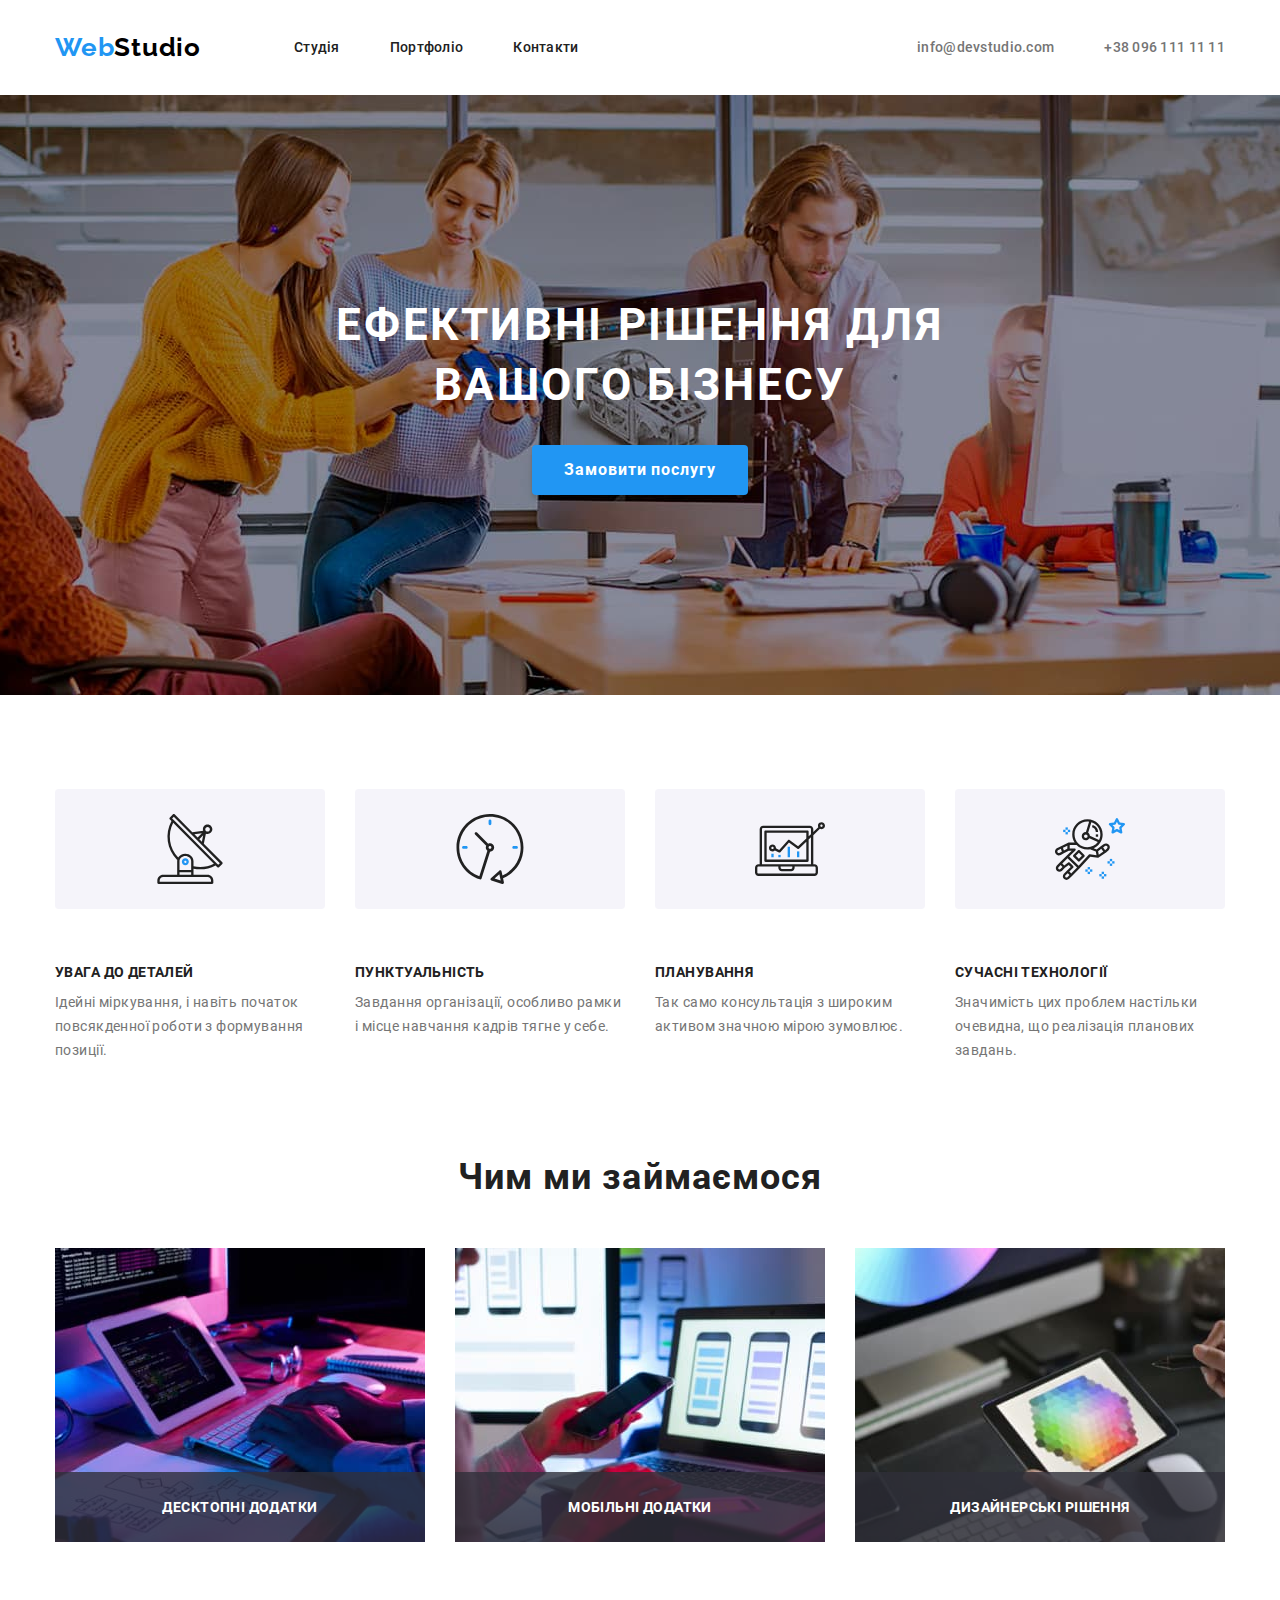
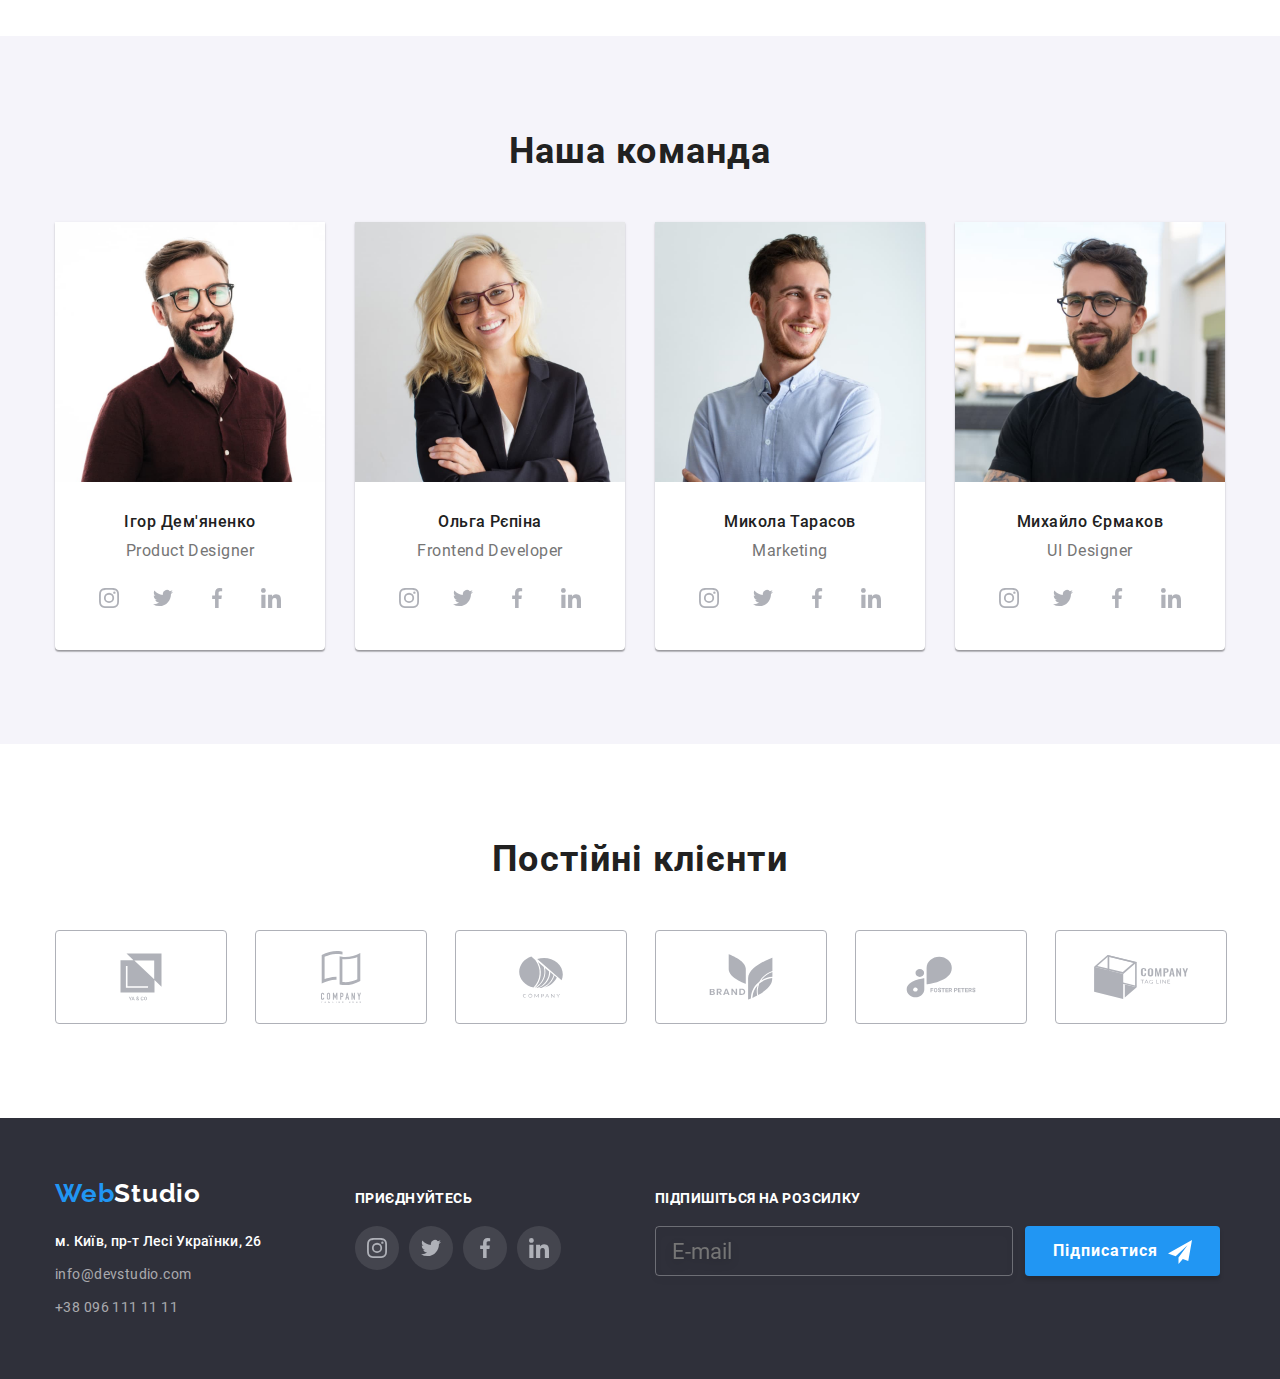
==== index.html @ b7373b16 "Додав hidden заголовок у адресний розділ футера" ====
<!DOCTYPE html>
<html lang="uk">

<head>
  <meta charset="UTF-8" />
  <meta http-equiv="X-UA-Compatible" content="IE=edge" />
  <meta name="viewport" content="width=device-width, initial-scale=1.0" />
  <title>Інтернет-агенція &laquo;WebStudio&raquo;</title>
  <link rel="icon" href="favicon.ico" />
  <link rel="stylesheet" href="styles/normalize.css" />
  <!-- <link rel="stylesheet" href="styles/some-markup.css"> -->
  <link rel="stylesheet" href="styles/style.css" />
  <link rel="stylesheet" href="styles/svg.css" />
</head>

<body>
  <!-- ЗАГОЛОВОК -->
  <header class="container header">
    <a class="logotype"><span class="highlight-logo">Web</span>Studio</a>

    <nav class="page-navigation">
      <ul class="navigation-list header-list">
        <li class="navigation-item">
          <a class="navigation-link" href="#">Студія</a>
        </li>
        <li class="navigation-item">
          <a class="navigation-link" href="portfolio.html">Портфоліо</a>
        </li>
        <li class="navigation-item">
          <a class="navigation-link" href="#">Контакти</a>
        </li>
      </ul>
    </nav>

    <ul class="navigation-list header-list">
      <li class="navigation-item">
        <a class="navigation-link navigation-contacts" href="mailto:info@devstudio.com">info@devstudio.com</a>
      </li>
      <li class="navigation-item">
        <a class="navigation-link navigation-contacts" href="tel:+380961111111">+38 096 111 11 11</a>
      </li>
    </ul>
  </header>

  <!-- ОСНОВНА ЧАСТИНА -->
  <main>
    <!-- Банер для замовлення послуги -->
    <div class="dark-wrapper promo-image">
      <section class="container order">
        <h1 class="main-title">
          Ефективні рішення для <br />
          вашого бізнесу
        </h1>
        <button class="button" type="button">Замовити послугу</button>
      </section>
    </div>

    <!-- Переваги -->
    <div class="light-wrapper">
      <section class="container">
        <h2 class="visually-hidden">Наші переваги</h2>
        <ul class="navigation-list advantages-list">
          <li class="navigation-item">
            <span class="advantages-icon"></span>
            <h3 class="section-sub-title">Увага до деталей</h3>
            <p class="advantages-text">
              Ідейні міркування, і навіть початок повсякденної роботи з
              формування позиції.
            </p>
          </li>
          <li class="navigation-item">
            <span class="advantages-icon"></span>
            <h3 class="section-sub-title">Пунктуальність</h3>
            <p class="advantages-text">
              Завдання організації, особливо рамки і місце навчання кадрів
              тягне у себе.
            </p>
          </li>
          <li class="navigation-item">
            <span class="advantages-icon"></span>
            <h3 class="section-sub-title">Планування</h3>
            <p class="advantages-text">
              Так само консультація з широким активом значною мірою зумовлює.
            </p>
          </li>
          <li class="navigation-item">
            <span class="advantages-icon"></span>
            <h3 class="section-sub-title">Сучасні технології</h3>
            <p class="advantages-text">
              Значимість цих проблем настільки очевидна, що реалізація
              планових завдань.
            </p>
          </li>
        </ul>
      </section>
    </div>

    <!-- Чим ми займаємося -->
    <div class="light-wrapper">
      <section class="container">
        <h2 class="section-title">Чим ми займаємося</h2>
        <ul class="navigation-list occupation-list">
          <li class="navigation-item">
            <div class="occupation-inner-box">
              <h3 class="section-sub-title occupation-sub-title">Десктопні додатки</h3>
              <img class="occupation-image" src="images/occupation-01.jpg" width="370" height="294" alt="Програміст за алгоритмом, щось там кодить." />
            </div>
          </li>
          <li class="navigation-item">
            <div class="occupation-inner-box">
              <h3 class="section-sub-title occupation-sub-title">Мобільні додатки</h3>
              <img class="occupation-image" src="images/occupation-02.jpg" width="370" height="294" alt="Дизайнер створює адаптивну сторінку для смартфона." />
            </div>
          </li>
          <li class="navigation-item">
            <div class="occupation-inner-box">
              <h3 class="section-sub-title occupation-sub-title">Дизайнерські рішення</h3>
              <img class="occupation-image" src="images/occupation-03.jpg" width="370" height="294" alt="Дизайнер на планшеті підбирає кольори." />
            </div>
          </li>
        </ul>
      </section>
    </div>

    <!-- Наша команда -->
    <div class="grey-wrapper">
      <section class="container">
        <h2 class="section-title">Наша команда</h2>
        <ul class="navigation-list team-list">
          <li class="navigation-item">
            <img class="team-image" src="images/team-demjanenko.jpg" width="270" height="260" alt="Бородатий хлоп." />
            <!-- В разметку добавил DIV который вместе со всем дочерним контентом центрируется вертикально если в соседних карточках идет переполнение информации -->
            <div class="team-inner-box">
              <h3 class="team-sub-title">Ігор Дем'яненко</h3>
              <p class="team-text" lang="en">Product Designer</p>
              <!-- Посилання на соцмережі робітника -->
              <ul class="navigation-list social-list">
                <li class="navigation-item">
                  <a class="navigation-link instagram-ico" href="#"><span class="visually-hidden">Інстаграм</span></a>
                </li>
                <li class="navigation-item">
                  <a class="navigation-link twitter-ico" href="#"><span class="visually-hidden">Твіттер</span></a>
                </li>
                <li class="navigation-item">
                  <a class="navigation-link facebook-ico" href="#"><span class="visually-hidden">Фейсбук</span></a>
                </li>
                <li class="navigation-item">
                  <a class="navigation-link linkedin-ico" href="#"><span class="visually-hidden" lang="en">Linkedin</span></a>
                </li>
              </ul>
            </div>
          </li>

          <li class="navigation-item">
            <img class="team-image" src="images/team-repina.jpg" width="270" height="260" alt="Файна білявка." />
            <div class="team-inner-box">
              <h3 class="team-sub-title">Ольга Рєпіна</h3>
              <p class="team-text" lang="en">Frontend Developer</p>
              <!-- Посилання на соцмережі робітника -->
              <ul class="navigation-list social-list">
                <li class="navigation-item">
                  <a class="navigation-link instagram-ico" href="#"><span class="visually-hidden">Інстаграм</span></a>
                </li>
                <li class="navigation-item">
                  <a class="navigation-link twitter-ico" href="#"><span class="visually-hidden">Твіттер</span></a>
                </li>
                <li class="navigation-item">
                  <a class="navigation-link facebook-ico" href="#"><span class="visually-hidden">Фейсбук</span></a>
                </li>
                <li class="navigation-item">
                  <a class="navigation-link linkedin-ico" href="#"><span class="visually-hidden" lang="en">Linkedin</span></a>
                </li>
              </ul>
            </div>
          </li>
          <li class="navigation-item">
            <img class="team-image" src="images/team-tarasov.jpg" width="270" height="260" alt="Веселий маркетолог." />
            <div class="team-inner-box">
              <h3 class="team-sub-title">Микола Тарасов</h3>
              <p class="team-text" lang="en">Marketing</p>
              <!-- Посилання на соцмережі робітника -->
              <ul class="navigation-list social-list">
                <li class="navigation-item">
                  <a class="navigation-link instagram-ico" href="#"><span class="visually-hidden">Інстаграм</span></a>
                </li>
                <li class="navigation-item">
                  <a class="navigation-link twitter-ico" href="#"><span class="visually-hidden">Твіттер</span></a>
                </li>
                <li class="navigation-item">
                  <a class="navigation-link facebook-ico" href="#"><span class="visually-hidden">Фейсбук</span></a>
                </li>
                <li class="navigation-item">
                  <a class="navigation-link linkedin-ico" href="#"><span class="visually-hidden" lang="en">Linkedin</span></a>
                </li>
              </ul>
            </div>
          </li>
          <li class="navigation-item">
            <img class="team-image" src="images/team-ermakov.jpg" width="270" height="260" alt="Дизайнер на вулиці." />
            <div class="team-inner-box">
              <h3 class="team-sub-title">Михайло Єрмаков</h3>
              <p class="team-text" lang="en">UI Designer</p>
              <!-- Посилання на соцмережі робітника -->
              <ul class="navigation-list social-list">
                <li class="navigation-item">
                  <a class="navigation-link instagram-ico" href="#"><span class="visually-hidden">Інстаграм</span></a>
                </li>
                <li class="navigation-item">
                  <a class="navigation-link twitter-ico" href="#"><span class="visually-hidden">Твіттер</span></a>
                </li>
                <li class="navigation-item">
                  <a class="navigation-link facebook-ico" href="#"><span class="visually-hidden">Фейсбук</span></a>
                </li>
                <li class="navigation-item">
                  <a class="navigation-link linkedin-ico" href="#"><span class="visually-hidden" lang="en">Linkedin</span></a>
                </li>
              </ul>
            </div>
          </li>
        </ul>
      </section>
    </div>

    <!-- Постійні клієнти -->
    <div class="light-wrapper">
      <section class="container">
        <h2 class="section-title">Постійні клієнти</h2>

        <!-- * Якщо додавати SVG як файл у тезі <object data="*.svg"> то не буде працювати властивість fill: при hover-стані на батьківському елементі <a>. Тобто, щоб спрацювало fill треба звертатися суто до класу svg-елемента .svg-link {fill: red}, а звернення накшалт a:hover .svg-link {fill: red} не працює. А вданному випадку каскадна стилізація працює! -->

        <ul class="navigation-list clients-list">
          <li class="navigation-item">
            <a class="navigation-link clients-link" href="#">
              <svg width="106" height="60" class="svg-link" xmlns="http://www.w3.org/2000/svg" viewBox="0 0 106 60" xml:space="preserve">
                <path d="m38.5 6.6 7 6.6h-13v32.2h34V33.1l7 6.6V6.6h-35zm27.7 25.7L46.3 13.5h19.9v18.8zM60 40.7H37.9V19.1h1.6v20.2h20.6l-.1 1.4zm-16.9 9-.8 1.7-.8-1.7h-.7l1.2 2.2v1.3h.6v-1.3l1.2-2.2h-.7zm1 3.6.3-.8h1.4l.3.8h.6l-1.3-3.6h-.6l-1.3 3.6h.6zm1-2.8.5 1.5h-1l.5-1.5zm3.3 1.3c-.1.1-.1.3-.1.5 0 .3.1.5.3.7.2.2.5.3.8.3.3 0 .7-.1.9-.3l.2.2h.7l-.5-.6c.2-.3.3-.6.3-1.1h-.5c0 .2 0 .5-.1.7l-.7-.8.2-.2c.2-.1.3-.2.4-.4.1-.1.1-.3.1-.4 0-.2-.1-.4-.2-.6-.2-.2-.4-.2-.6-.2-.3 0-.5.1-.7.2-.3.3-.4.5-.4.8 0 .1 0 .2.1.4.1.1.2.3.3.4-.3.1-.4.3-.5.4zm1.6.8c-.2.1-.4.2-.6.2-.2 0-.3-.1-.4-.2s-.2-.2-.2-.4.1-.4.3-.5l.1-.1.8 1zm-.7-1.5c-.2-.2-.3-.4-.3-.5s0-.2.1-.3c.1-.1.2-.1.3-.1s.2 0 .3.1c.1.1.1.1.1.2s-.1.3-.2.3l-.1.1-.2.2zm5.8 1.9c.2-.2.4-.5.4-.9h-.6c0 .3-.1.4-.2.5s-.3.2-.5.2c-.3 0-.5-.1-.6-.3-.1-.2-.2-.5-.2-.9v-.3c0-.4.1-.7.2-.9.1-.2.4-.3.6-.3s.4.1.5.2c.1.1.2.3.2.6h.6c0-.4-.2-.7-.4-.9-.2-.2-.6-.3-.9-.3-.3 0-.5.1-.8.2-.2.1-.4.3-.5.6-.1.3-.2.6-.2.9v.3c0 .3.1.6.2.9.1.2.3.4.5.6.2.1.5.2.7.2.5-.1.8-.2 1-.4zm3.7-.5c.1-.3.2-.6.2-.9v-.2c0-.3-.1-.7-.2-.9-.1-.3-.3-.5-.5-.6s-.5-.2-.8-.2-.5.1-.8.2c-.2.1-.4.3-.5.6s-.2.6-.2.9v.2c0 .3.1.6.2.9.1.3.3.5.5.6s.5.2.8.2.5-.1.8-.2c.2-.1.3-.4.5-.6zm-.7-2c.1.2.2.5.2.9v.2c0 .4-.1.7-.2.9s-.4.3-.6.3c-.3 0-.5-.1-.6-.3-.2-.2-.2-.5-.2-.9v-.2c0-.4.1-.7.2-.9.2-.2.4-.3.6-.3.2 0 .4.1.6.3z" />
              </svg>
            </a>
          </li>

          <li class="navigation-item">
            <a class="navigation-link clients-link" href="#">
              <svg width="106" height="60" class="svg-link" xmlns="http://www.w3.org/2000/svg" viewBox="0 0 106 60" xml:space="preserve">
                <path d="M50.1 6.9h-2.4c-3.7.2-7.3 1.2-10.6 2.7l-.5.2V32l1-.3c.9-.3 1.8-.6 2.8-.8 2.6-.7 5.4-1 8.1-1.1v2.9h-1.2c-2.1.1-4.2.4-6.2 1-2.6.6-5.1 1.6-7.4 2.9V8.1c2.4-1.4 5.1-2.5 7.8-3.2 2.5-.6 4.9-.9 7.4-.9h.4c.5 0 1 0 1.5.1 1.2.1 2.5.3 3.7.6v2.9c-1.2-.3-2.3-.4-3.5-.5h-.1c-.3-.1-.6-.2-.8-.2zm5.1 3c.6 0 1.3.1 2 .1 2.6 0 5.2-.3 7.7-1 2.6-.6 5.1-1.6 7.4-2.9V34c-2.4 1.4-5.1 2.5-7.8 3.2-2.4.6-4.9.9-7.3.9-1.9 0-3.7-.2-5.6-.7V9.3c.4.1.9.2 1.3.3.7.1 1.5.2 2.3.3zm14.1.2-1 .3c-.9.3-1.9.6-2.8.8-2.7.8-5.5 1.1-8.4 1.1-.7 0-1.3 0-1.9-.1l-.8-.1V35l.7.1c.6.1 1.3.1 2 .1 2.2 0 4.5-.3 6.6-.9 1.8-.4 3.5-1.1 5.2-1.9l.4-.2V10.1zM35.7 46.2c-.1-.2-.3-.3-.5-.3-.2-.1-.4-.1-.6-.1-.2 0-.4 0-.7.1-.2.1-.4.2-.5.3-.1.1-.3.3-.3.5-.1.2-.1.4-.1.6v3.8c0 .3 0 .5.1.8.1.2.2.4.4.5s.3.2.5.3.4.1.6.1c.2 0 .4 0 .6-.1s.4-.2.5-.4c.2-.2.3-.3.4-.5.1-.2.1-.4.1-.6v-.4h-1v.3c0 .1 0 .2-.1.3 0 .1-.1.2-.1.2-.1 0-.1.1-.2.1h-.5c-.1 0-.2-.1-.2-.2-.1-.1-.1-.2-.1-.4v-3.5c0-.2 0-.4.1-.6l.2-.2c.1 0 .2-.1.3 0 .1 0 .2 0 .2.1s.2 0 .2.1c.1.1.2.3.2.5v.3h1v-.4c0-.2 0-.5-.1-.7-.1-.2-.2-.3-.4-.5zm5.9 0c-.3-.3-.7-.4-1.1-.4-.2 0-.4 0-.6.1-.2.1-.4.2-.5.3-.2.1-.3.3-.4.5s-.1.5-.1.7V51c0 .3 0 .5.1.7s.2.4.4.5c.2.1.3.2.5.3.2.1.4.1.6.1s.4 0 .6-.1c.2-.1.4-.2.5-.3.2 0 .3-.2.4-.4s.2-.5.1-.7v-3.6c0-.3 0-.5-.1-.7-.1-.3-.2-.5-.4-.6zm-.4 4.9v.3c0 .1-.1.2-.2.2-.1.1-.3.2-.5.2s-.3-.1-.5-.2l-.2-.2v-4.2c.1-.1.2-.2.2-.3.1-.1.3-.2.5-.2s.3.1.5.2c0 .1.1.2.1.2l.1 4zm8.2 1.6v-6.9h-1l-1.3 3.6-1.3-3.6h-.9v6.9h1v-4.2l1 3h.5l1-3v4.2h1zm5.6-6.4c-.2-.2-.3-.3-.6-.4-.2-.1-.5-.1-.7-.1h-1.5v6.9h1V50h.5c.3 0 .6-.1.9-.2.2-.1.4-.3.5-.5.1-.2.2-.4.2-.6 0-.3.1-.5.1-.8s0-.7-.1-1c0-.2-.2-.4-.3-.6zm-.5 2.1c0 .1 0 .2-.1.4-.1.1-.1.2-.3.2-.1.1-.3.1-.5.1h-.4v-2.3h.5c.2 0 .3 0 .4.1s.2.1.2.3c.1.1.1.3.1.4v.5c.1 0 .1.1.1.3zm5.1-2.6h-.8l-1.5 6.9h1l.3-1.5h1.3l.3 1.5h1l-1.6-6.9zm-.9 4.5.5-2.5.5 2.5h-1zm7.2-.3-1.5-4.2h-.9v6.9h1v-4.1l1.5 4.1h.9v-6.9h-1V50zm6-4.2-.8 2.7-.8-2.7h-1l1.3 4v2.9h1v-2.9l1.3-4h-1zM33 54.6h.5V56h.3v-1.3h.5v-.3H33v.2zm4-.2-.6 1.6h.3l.1-.4h.6l.2.4h.4l-.6-1.6H37zm-.1.9.2-.6.2.6h-.4zm4 .1h.4v.2c-.1.1-.2.1-.4.1h-.2c-.1 0-.1-.1-.2-.1-.1-.1-.1-.3-.1-.4 0-.4.2-.5.5-.5.1 0 .2 0 .2.1.1 0 .1.1.1.2l.3-.1c-.1-.3-.3-.5-.7-.5-.2 0-.4.1-.6.2-.1.1-.1.2-.2.3 0 .1-.1.2 0 .3 0 .2.1.4.2.6.1.1.2.1.3.2h.4c.3 0 .5-.1.7-.3v-.6h-.7v.3zm4-1h-.3V56h1.1v-.3h-.8v-1.3zm3.4 0H48V56h.3v-1.6zm3.3 1-.6-1h-.3V56h.3v-1l.6 1h.3v-1.6h-.3v1zm3-.1h.8V55h-.8v-.4h.9v-.3h-1.2V56h1.2v-.3h-.9v-.4zm7.3-.3h-.6v-.6H61V56h.3v-.7h.6v.7h.3v-1.6h-.3v.6zm3 .3h.8V55h-.8v-.4h.9v-.3h-1.2V56h1.2v-.3h-.9v-.4zm4.1 0c.3 0 .4-.2.4-.4v-.2c0-.1-.1-.1-.1-.2-.1-.1-.3-.1-.5-.1h-.7V56h.3v-.7h.3l.1.1.3.5h.4l-.2-.3c0-.1-.1-.2-.3-.3zm-.3-.3h-.2v-.4h.6l.1.1c.1.1 0 .1 0 .1v.1s0 .1-.1.1c-.2 0-.3.1-.4 0zm3.4.3h.8V55h-.8v-.4h.9v-.3h-1.2V56H73v-.3h-.9v-.4z" />
              </svg>
            </a>
          </li>

          <li class="navigation-item">
            <a class="navigation-link clients-link" href="#">
              <svg width="106" height="60" class="svg-link" xmlns="http://www.w3.org/2000/svg" viewBox="0 0 106 60" xml:space="preserve">
                <path d="m38 49.8.3.2c-.2.2-.4.3-.6.4-.3.1-.6.1-.9.1s-.6 0-.8-.1-.4-.2-.6-.4c-.2-.2-.3-.4-.4-.6-.1-.2-.1-.5-.1-.7 0-.3 0-.5.1-.7.1-.2.3-.4.4-.6.2-.2.4-.3.7-.4.3-.1.6-.1.8-.1.3 0 .5 0 .8.1.2.1.4.2.6.4l-.3.2h-.2l-.1-.1-.1-.1c-.1 0-.1-.1-.2-.1-.1.1-.2.1-.2.1H37c-.2 0-.4 0-.6.1-.2.1-.3.2-.5.3-.1.1-.2.3-.3.4-.1.2-.1.4-.1.6 0 .2 0 .4.1.6.1.2.2.3.3.4.1.1.3.2.5.3.2.1.4.1.6.1h.3c.2 0 .4-.1.5-.2 0 0 0-.1.2-.2 0 .1 0 0 0 0zm6.3-1c0 .3 0 .5-.1.7-.1.2-.2.4-.4.6-.2.2-.4.3-.6.4-.5.2-1.1.2-1.7 0-.2-.1-.5-.2-.6-.4-.2-.2-.3-.4-.4-.6-.2-.5-.2-1 0-1.5.1-.2.2-.4.4-.6.2-.2.4-.3.6-.4.5-.2 1.1-.2 1.7 0 .2.1.5.2.6.4.2.2.3.4.4.6.1.2.1.5.1.8zm-.5 0c0-.2 0-.4-.1-.6-.1-.2-.2-.3-.3-.4-.1-.1-.3-.2-.5-.3-.4-.1-.8-.1-1.2 0-.2.1-.3.2-.5.3-.1.1-.2.3-.3.4-.1.4-.1.8 0 1.2.1.2.2.3.3.4.1.1.3.2.5.3.4.1.8.1 1.2 0 .2-.1.3-.2.5-.3.1-.1.2-.3.3-.4 0-.2.1-.4.1-.6zm4.7.6.1.1s0-.1.1-.1c0 0 0-.1.1-.1l1.4-2.2.1-.1h.5v3.6h-.6v-2.8L48.8 50s0 .1-.1.1h-.3s-.1 0-.1-.1L47 47.8v2.8h-.5V47h.5s.1 0 .1.1l1.4 2.3c.1-.1.1-.1 0 0zm5.3-.2v1.3h-.6v-3.6h1.2c.2 0 .5 0 .7.1.2 0 .3.1.5.2.1.1.2.2.3.4.1.1.1.3.1.5s0 .3-.1.5c-.1.1-.2.3-.3.4s-.3.2-.5.2c-.2.1-.4.1-.7.1.1 0-.6-.1-.6-.1zm0-.4h.7c.1 0 .3 0 .4-.1.1 0 .2-.1.3-.2l.2-.2c0-.1.1-.2.1-.3s0-.2-.1-.3c0-.1-.1-.2-.2-.2-.2-.1-.5-.2-.7-.2h-.7v1.5zm7.3 1.7h-.5l-.1-.1-.4-.9h-1.9l-.2.9s0 .1-.1.1h-.6l1.6-3.6h.6s1.7 3.6 1.6 3.6zm-2.7-1.3h1.5l-.6-1.5c0-.1-.1-.2-.1-.3l-.1.2c0 .1 0 .1-.1.2l-.6 1.4zm5-2.2c.1 0 .1 0 0 0l2.5 2.8v-2.7h.5v3.6H66s-.1 0-.1-.1l-2.4-2.7v2.8H63v-3.6l.4-.1zm7 2.1v1.4h-.5v-1.4l-1.5-2.2h.6l.1.1.9 1.4c0 .1.1.1.1.2s0 .1.1.2l.1-.2c0-.1.1-.1.1-.2l.9-1.4s0-.1.1-.1h.6l-1.6 2.2zM48.3 41c.2 0 .5 0 .7.1 3.7-1.4 6.8-3.8 8.9-6.7 2.2-3 3.3-6.4 3.2-9.9L57 21c.8 3.7.4 7.6-1.1 11.1-1.5 3.4-4.2 6.5-7.6 8.9z" />
                <path d="M46.8 40.8h.2c3.7-2.3 6.5-5.5 8.1-9.2 1.6-3.7 1.8-7.7.7-11.6L50 15c2.3 4.1 3.3 8.7 2.7 13.3s-2.5 8.9-5.9 12.5zm19.6-12.3c-1 3.8-3.4 7.3-6.8 9.9-1 .8-2.1 1.4-3.2 2 2.8-.7 5.4-2 7.5-3.7s3.8-3.8 4.9-6.2l-2.4-2z" />
                <path d="m65.6 28-3.3-2.9c-.1 3.3-1.1 6.5-3.1 9.3-2 2.8-4.8 5.1-8.2 6.7.7 0 1.5 0 2.2-.1 3.1-1.1 5.9-2.9 8.1-5.2 2.1-2.3 3.6-5 4.3-7.8zM47.3 12.9l-4-3.5c-3.5 1.2-6.6 3.3-8.8 6-2.1 2.8-3.3 6-3.3 9.3 0 3.7 1.4 7.2 4 10.1 2.6 2.9 6.2 4.9 10.3 5.8 3.6-3.9 5.8-8.6 6.1-13.6.4-5-1.2-10-4.3-14.1zm27.5 14.5c0-4.3-2-8.5-5.5-11.6S61 11 56 11c-2.3 0-4.6.4-6.8 1.1l24.4 21.2c.7-1.9 1.2-3.9 1.2-5.9z" />
              </svg>
            </a>
          </li>

          <li class="navigation-item">
            <a class="navigation-link clients-link" href="#">
              <svg width="106" height="60" class="svg-link" xmlns="http://www.w3.org/2000/svg" viewBox="0 0 106 60" xml:space="preserve">
                <path d="M26.5 45.3c.2.3.4.6.4 1 0 .2 0 .5-.1.7s-.2.4-.4.6c-.5.3-1.1.5-1.7.5h-3v-6.2h2.8c.6 0 1.1.1 1.6.4.2.1.3.3.4.5.1.1.2.3.2.5 0 .3-.1.7-.3.9-.2.2-.5.4-.9.5.5.1.8.3 1 .6zm-3.4-1h1.2c.3 0 .6-.1.8-.2.1-.1.2-.2.2-.3s.1-.2.1-.3 0-.2-.1-.3c0-.1-.1-.2-.2-.3-.2-.2-.5-.2-.8-.2h-1.2v1.6zm2.2 2.4c.1-.1.2-.2.2-.3s.1-.2.1-.3 0-.2-.1-.3c-.1-.1-.1-.2-.2-.3-.2-.2-.5-.2-.8-.2h-1.3V47h1.3c.1-.1.5-.1.8-.3zm7 1.2-1.6-2.4h-.6v2.4h-1.4v-6.2h2.6c.6 0 1.3.1 1.8.5.4.3.6.8.6 1.2s-.1.9-.4 1.3c-.3.3-.8.6-1.2.6l1.7 2.5h-1.5v.1zm-2.1-3.2h1.1c.8 0 1.2-.3 1.2-.9 0-.1 0-.3-.1-.4-.1-.1-.1-.2-.2-.3-.2-.2-.6-.3-.9-.3h-1.1c-.1 0-.1 1.9 0 1.9zm9.6 2H37l-.5 1.2h-1.4l2.5-6.1h1.5l2.5 6.1h-1.4c.1 0-.4-1.2-.4-1.2zm-.5-1-1-2.6-1 2.6h2zm9.7 2.2h-1.3l-3-4.2v4.2h-1.3v-6.2h1.3l3 4.2v-4.2h1.4v6.2H49zm7.8-1.5c-.3.5-.7.8-1.2 1.1-.6.3-1.2.4-1.9.4h-2.4v-6.2h2.4c.7 0 1.3.1 1.9.4.5.2.9.6 1.2 1.1s.4 1.1.4 1.6-.1 1.1-.4 1.6zm-1.5-.1c.4-.4.6-.9.6-1.5 0-.5-.2-1.1-.6-1.5-.5-.4-1.1-.6-1.7-.5h-.9v4h.9c.5.1 1.2-.1 1.7-.5zm-14.6-39s17.4 6 17.1 14.8v14.8s-17.4-6-17.1-14.8V7.3zm32.6 26.1c3.3-2.1 7.1-3.4 11.1-3.7v-4.6c-4.6 1.5-8.6 4.4-11.1 8.3z" />
                <path d="M71.3 34.7c2.7-5 7.4-8.8 13.1-10.7V10.7s-24.8 8.6-24.3 21v21s1.1-.4 2.8-1.1c0-.7 0-1.3.1-2 .4-5.8 3.4-11.1 8.3-14.9z" />
                <path d="M68.8 42.5c.1-1.5.4-2.9.9-4.3-3 3.2-4.8 7.2-5.2 11.5 0 .4-.1.8-.1 1.2 1.4-.6 3.1-1.4 4.8-2.3-.4-2-.5-4-.4-6.1zm1 .1c-.2 1.8-.1 3.7.3 5.5 6.8-3.7 14.4-9.5 14.1-16.4v-.6c-4.8.5-9.4 2.4-12.9 5.5-.7 2-1.2 4-1.5 6z" />
              </svg>
            </a>
          </li>

          <li class="navigation-item">
            <a class="navigation-link clients-link" href="#">
              <svg width="106" height="60" class="svg-link" xmlns="http://www.w3.org/2000/svg" viewBox="0 0 106 60" xml:space="preserve">
                <path d="M31.8 22.1c-2.4 0-4.3 1.7-4.3 3.9 0 2.1 1.9 3.9 4.3 3.9s4.3-1.7 4.3-3.9c.1-2.2-1.9-3.9-4.3-3.9zm32-1.2c0-3-1.3-5.8-3.7-7.9-2.3-2.1-5.5-3.3-8.9-3.3-3.3 0-6.5 1.2-8.9 3.3-2.4 2.1-3.7 4.9-3.7 7.9v16.3c.2 0 25.2-2.5 25.2-16.3zM18.7 42.5c0 2.1.9 4 2.6 5.5 1.7 1.5 3.9 2.3 6.2 2.3s4.5-.8 6.2-2.3c1.6-1.5 2.6-3.4 2.6-5.5V31.2c-.1 0-17.6 1.7-17.6 11.3zm8.7 2.1c-.5 0-.9-.1-1.3-.3s-.7-.5-.8-.9c-.2-.4-.2-.8-.1-1.2.1-.4.3-.8.6-1 .3-.3.7-.5 1.2-.6.4-.1.9 0 1.3.1.4.2.8.4 1 .7.3.3.4.7.4 1.1 0 .3-.1.5-.2.8-.1.2-.3.5-.5.7s-.5.3-.7.4c-.3.1-.6.2-.9.2zm17.7-1.1h-1.7v1.7h-.9v-4.3h2.8v.8h-1.9v1.1h1.7v.7zm4.2-.3c0 .4-.1.8-.2 1.1s-.4.6-.6.7c-.3.2-.6.3-.9.3-.4 0-.7-.1-.9-.3-.3-.2-.5-.4-.6-.7-.2-.3-.2-.7-.2-1.1V43c0-.4.1-.8.2-1.1.2-.3.4-.6.6-.7.3-.2.6-.3.9-.3.4 0 .7.1.9.3.3.2.5.4.6.7.2.3.2.7.2 1.1v.2zm-.8-.2c0-.4-.1-.8-.2-1-.2-.2-.4-.3-.7-.3-.3 0-.5.1-.7.3s-.2.6-.2 1v.2c0 .4.1.8.2 1 .2.2.4.4.7.4.3 0 .5-.1.7-.3s.2-.6.2-1V43zm3.7 1.1c0-.2-.1-.3-.2-.4-.1-.1-.3-.2-.6-.3s-.5-.2-.7-.3c-.5-.3-.7-.6-.7-1.1 0-.2.1-.4.2-.6.1-.2.3-.3.6-.4.2-.1.5-.2.8-.2s.6.1.8.2.4.3.6.5c.1.2.2.4.2.7h-.9c0-.2-.1-.3-.2-.5-.1-.1-.3-.2-.5-.2s-.4 0-.5.1c-.1.1-.2.2-.2.4 0 .1.1.3.2.3.1.1.3.2.6.3.5.2.9.3 1.1.6.2.2.3.5.3.8 0 .4-.1.7-.4.9-.3.2-.7.3-1.1.3-.3 0-.6-.1-.9-.2-.3-.1-.5-.3-.6-.5s-.2-.5-.2-.7h.8c0 .5.3.7.8.7.2 0 .4 0 .5-.1 0 0 .1-.2.2-.3zm4.7-2.4h-1.3v3.6h-.9v-3.6h-1.3V41h3.5v.7zm3.1 1.7h-1.7v1.1h2v.7h-2.9v-4.3h2.9v.8h-2v1H60v.7zm2.3.2h-.7v1.6h-.9v-4.3h1.6c.5 0 .9.1 1.2.3.3.2.4.5.4 1 0 .3-.1.5-.2.7-.1.2-.3.3-.6.5l.9 1.7h-.9l-.8-1.5zm-.7-.7h.7c.2 0 .4-.1.5-.2.1-.1.2-.3.2-.5s-.1-.4-.2-.5h-1.2v1.2zm5.4.8v1.5h-.9v-4.3h1.7c.3 0 .6.1.8.2s.4.3.6.5c.1.2.2.5.2.7 0 .4-.1.7-.4 1-.4.3-.8.4-1.3.4H67zm0-.7h.8c.2 0 .4-.1.5-.2.1-.1.2-.3.2-.5s-.1-.4-.2-.5c-.1-.1-.3-.1-.5-.1H67V43zm5.5.4h-1.7v1.1h2v.7h-2.9v-4.3h2.9v.8h-2v1h1.7v.7zm4.1-1.7h-1.3v3.6h-.9v-3.6h-1.3V41h3.5v.7zm3.1 1.7H78v1.1h2v.7h-2.9v-4.3H80v.8h-2v1h1.7v.7zm2.4.2h-.7v1.6h-.9v-4.3h1.6c.5 0 .9.1 1.2.3.3.2.4.5.4 1 0 .3-.1.5-.2.7s-.3.3-.6.5l.9 1.7h-.9l-.8-1.5zm-.7-.7h.7c.2 0 .4-.1.5-.2.1-.1.2-.3.2-.5s-.1-.4-.2-.5h-1.2c-.1 0-.1 1.2 0 1.2zm5.1 1.2c0-.2-.1-.3-.2-.4-.1-.1-.3-.2-.6-.3-.3-.1-.5-.2-.7-.3-.5-.3-.7-.6-.7-1.1 0-.2.1-.4.2-.6.1-.2.3-.3.6-.4.2-.1.5-.2.8-.2s.6.1.8.2c.2.1.4.3.6.5.1.2.2.4.2.7h-.9c0-.2-.1-.3-.2-.5-.1-.1-.3-.2-.5-.2s-.4 0-.5.1c-.1.1-.2.2-.2.4 0 .1.1.3.2.3.1.1.3.2.6.3.5.2.9.3 1.1.6.2.2.3.5.3.8 0 .4-.1.7-.4.9s-.7.3-1.1.3c-.3 0-.6-.1-.9-.2-.3-.1-.5-.3-.6-.5s-.2-.5-.2-.7h.9c0 .5.3.7.8.7.2 0 .4 0 .5-.1.1 0 .1-.2.1-.3z" />
              </svg>
            </a>
          </li>

          <li class="navigation-item">
            <a class="navigation-link clients-link" href="#">
              <svg width="106" height="60" class="svg-link" xmlns="http://www.w3.org/2000/svg" viewBox="0 0 106 60" xml:space="preserve">
                <path d="M53.5 28.6c-.4-.6-.7-1.3-.6-2v-2.9c0-.9.2-1.6.6-2 .4-.5 1.1-.7 2.1-.7.9 0 1.6.2 2 .6.4.5.6 1.1.6 1.7v.7h-1.6v-1.4c0-.2-.1-.3-.2-.4-.2-.1-.4-.2-.6-.2-.2 0-.4 0-.6.2-.1.1-.2.3-.3.4 0 .2-.1.5-.1.7V27c0 .3 0 .7.2 1 .1.1.2.2.3.2.1.1.3.1.4.1.2 0 .4 0 .6-.2.1-.1.2-.3.2-.4 0-.2.1-.5.1-.7v-.7h1.5v.6c0 .6-.2 1.3-.6 1.8-.4.4-1 .6-2 .6-.9 0-1.6-.2-2-.7zm6.9.2c-.4-.4-.6-1.1-.6-2v-3c0-.9.2-1.5.6-1.9.4-.4 1.1-.7 2.1-.7s1.7.2 2.1.7c.4.4.6 1.1.6 1.9v3c0 .9-.2 1.5-.6 2s-1.1.7-2.1.7c-1-.1-1.7-.3-2.1-.7zm2.8-.8c.1-.3.2-.6.2-.9v-3.7c0-.3 0-.6-.2-.9-.1-.1-.2-.2-.3-.2-.1-.1-.3-.1-.4-.1-.1 0-.3 0-.4.1s-.3.1-.3.2c-.1.3-.2.6-.2.9V27c0 .3 0 .6.2.9.1.1.2.2.3.2.1.1.3.1.4.1.1 0 .3 0 .4-.1.1 0 .2 0 .3-.1zm3.9-6.7h1.8l1.3 5.6 1.4-5.6h1.7l.2 8.1h-1.3l-.1-5.6-1.3 5.6h-1l-1.4-5.6-.1 5.6H67l.1-8.1zm8.3 0h2.8c1.6 0 2.4.8 2.4 2.3s-.8 2.2-2.5 2.2h-1v3.6h-1.7v-8.1zm2.4 3.4h.5c.2 0 .3-.1.4-.2.2-.3.3-.6.2-.9 0-.2 0-.5-.1-.7 0-.1-.1-.2-.1-.2l-.2-.2c-.2-.1-.5-.1-.8-.1h-.6v2.4h.7v-.1zm5.2-3.4h1.8l1.9 8.1h-1.6l-.4-1.9h-1.6l-.4 1.9h-1.6l1.9-8.1zm1.6 5.2-.7-3.4-.6 3.4h1.3zm3.6-5.2h1.2l2.3 4.6v-4.6h1.4v8.1H92l-2.3-4.8v4.8h-1.5v-8.1zm8.2 5-1.9-5h1.6l1.2 3.2 1.1-3.2h1.6l-1.9 5v3.1h-1.6l-.1-3.1zm-40.3 6.5v.4h-1.4v3.3h-.6v-3.3h-1.4v-.4h3.4zm4.4 3.7H60l-.1-.1-.4-.9h-1.9l-.5.8s0 .1-.1.1h-.5l1.7-3.7h.6c0 .1 1.7 3.8 1.7 3.8zm-2.8-1.3h1.6l-.7-1.5c-.1-.1-.1-.2-.1-.3 0 .1 0 .1-.1.2l-.1.2-.6 1.4zm5.7 1h.6c.1 0 .2 0 .2-.1.1 0 .1-.1.2-.1v-.8h-.7v-.3H65v1.4c-.1.1-.2.1-.3.2-.1.1-.2.1-.4.1-.1 0-.3.1-.4.1h-.5c-.3 0-.6 0-.9-.1-.3-.1-.5-.2-.7-.4-.2-.2-.3-.4-.4-.6-.1-.2-.2-.5-.2-.8 0-.3 0-.5.2-.8.1-.2.2-.4.4-.6s.4-.3.7-.4c.3-.1.6-.1.9-.1h.5c.1 0 .3.1.4.1.1 0 .2.1.3.1.1.1.2.1.3.2l-.2.2-.1.1h-.2c-.1 0-.1-.1-.2-.1s-.1-.1-.2-.1-.2-.1-.3-.1h-.4c-.2 0-.4 0-.7.1-.2.1-.4.2-.5.3-.1.1-.2.3-.3.5-.2.4-.2.8 0 1.2.1.2.2.3.3.5.1.1.3.2.5.3h.8zm5.4-.2h1.9v.4h-2.4v-3.7h.6c0 .1-.1 3.3-.1 3.3zm3.8.5H72v-3.7h.6v3.7zm2.2-3.7 2.6 2.9v-2.8h.5v3.7h-.4s-.1 0-.1-.1l-2.5-2.8v2.8h-.5v-3.7h.4c-.1 0 0 0 0 0zm7.3 0v.4h-2v1.2h1.7v.4h-1.7v1.3h2v.4h-2.7v-3.7h2.7zM21.3 9.9l25.8 6.3v22.2L21.3 32V9.9zM19.6 8v25.1l29.1 7.1V15.1L19.6 8z" />
                <path d="M35.2 52 6.1 44.8v-25l29.1 7.1V52z" />
                <path d="m20.1 9.6 25.5 6.2-10.8 9.3L9.3 19l10.8-9.4zM19.6 8 6.1 19.8l29.1 7.1 13.5-11.7L19.6 8zm17.2 42.5 11.9-10.2-11.9-2.9v13.1z" />
              </svg>
            </a>
          </li>
        </ul>
      </section>
    </div>
  </main>

  <!-- ФУТЕР -->
  <div class="dark-wrapper">
    <footer class="container footer">
      <section class="address-area">
        <h3 class="section-sub-title visually-hidden">Звертайтеся</h3>
        <a class="logotype" href="#"><span class="highlight-logo">Web</span>Studio</a>
        <address class="address">
          <ul class="navigation-list">
            <li class="navigation-item">
              <a class="navigation-link" href="https://goo.gl/maps/JBjCmAGv6qrL9rGS9" target="_blank">м. Київ, пр-т Лесі Українки, 26</a>
            </li>
            <li class="navigation-item">
              <a class="footer-contacts" href="mailto:info@devstudio.com">info@devstudio.com</a>
            </li>
            <li class="navigation-item">
              <a class="footer-contacts" href="tel:+380961111111">+38 096 111 11 11</a>
            </li>
          </ul>
        </address>
      </section>
      <section class="social-area">
        <h3 class="section-sub-title">Приєднуйтесь</h3>
        <ul class="navigation-list social-list">
          <li class="navigation-item">
            <a class="navigation-link instagram-ico" href="#"><span class="visually-hidden">Інстаграм</span></a>
          </li>
          <li class="navigation-item">
            <a class="navigation-link twitter-ico" href="#"><span class="visually-hidden">Твіттер</span></a>
          </li>
          <li class="navigation-item">
            <a class="navigation-link facebook-ico" href="#"><span class="visually-hidden">Фейсбук</span></a>
          </li>
          <li class="navigation-item">
            <a class="navigation-link linkedin-ico" href="#"><span class="visually-hidden" lang="en">Linkedin</span></a>
          </li>
        </ul>
      </section>
      <section class="maillist-area">
        <h3 class="section-sub-title">Підпишіться на розсилку</h3>
        <form class="maillist" name="maillist">
          <label for="email" class="visually-hidden">Електронная адреса</label>
          <input class="input" id="email" type="email" name="email" placeholder="E-mail" />
          <button class="button" type="submit">
            Підписатися<span class="telegram-ico"></span>
          </button>
        </form>
      </section>
    </footer>
  </div>
</body>

</html>
---- styles/some-markup.css ----
header,
main,
footer,
nav {
    outline: 1px solid red;
}

div, form {
    outline: 1px solid rgb(102, 2, 57);
}

ul,
ol,
dl,
dt,
dd
{
    outline: 1px solid grey;
}


li {
  outline: 1px solid lightgreen;
}


h1,
h2,
p,
a,
span {
    outline: 1px dashed rgb(59, 116, 182);
}

img {
    outline: 1px dashed rgb(20, 212, 107);
}

section {
    outline: 1px dotted rgb(218, 115, 46);
}
---- styles/style.css ----
@font-face {
  font-family: "Roboto";
  font-weight: 400;
  font-style: normal;
  font-display: swap;
  src: url("../fonts/roboto-400.woff2") format("woff2"),
    url("../fonts/roboto-400.woff") format("woff"),
    url("../fonts/roboto-400.ttf") format("truetype");
}

@font-face {
  font-family: "Roboto";
  font-weight: 500;
  font-style: normal;
  font-display: swap;
  src: url("../fonts/roboto-500.woff2") format("woff2"),
    url("../fonts/roboto-500.woff") format("woff"),
    url("../fonts/roboto-500.ttf") format("truetype");
}

@font-face {
  font-family: "Roboto";
  font-weight: 700;
  font-style: normal;
  font-display: swap;
  src: url("../fonts/roboto-700.woff2") format("woff2"),
    url("../fonts/roboto-700.woff") format("woff"),
    url("../fonts/roboto-700.ttf") format("truetype");
}

@font-face {
  font-family: "Roboto";
  font-weight: 900;
  font-style: normal;
  font-display: swap;
  src: url("../fonts/roboto-900.woff2") format("woff2"),
    url("../fonts/roboto-900.woff") format("woff"),
    url("../fonts/roboto-900.ttf") format("truetype");
}

@font-face {
  font-family: "Raleway";
  font-weight: 700;
  font-style: normal;
  font-display: swap;
  src: url("../fonts/raleway-700.woff2") format("woff2"),
    url("../fonts/raleway-700.woff") format("woff"),
    url("../fonts/raleway-700.ttf") format("truetype");
}

.visually-hidden {
  position: absolute;
  overflow: hidden;
  clip: rect(0 0 0 0);
  margin: -1px;
  padding: 0;
  width: 1px;
  height: 1px;
  border: 0;
  white-space: nowrap;
  clip-path: inset(100%);
}

body {
  min-width: 1170px;
  font-family: "Roboto", sans-serif;
  font-style: normal;
  font-weight: 400;
  color: #212121;
  box-sizing: border-box;
}

.button {
  display: inline-block;
  box-sizing: border-box;
  height: 50px;
  border-width: 0;
  border-radius: 4px;
  box-shadow: 0px 4px 4px rgba(0, 0, 0, 0.15);
  background-color: #2196f3;
  color: #ffffff;
  font-weight: 700;
  font-size: 16px;
  line-height: 30px;
  letter-spacing: 0.06em;
}

.button:hover,
.button:focus-visible {
  cursor: pointer;
  background: #188ce8;
  outline: none;
}

.button:focus-visible {
  cursor: pointer;
  background: #188ce8;
  outline: 1px solid rgba(255, 255, 255, 0.6);
  outline-offset: 0.3em;
  border-radius: 0.03em;
}

.input {
  box-sizing: border-box;
  width: 358px;
  height: 50px;
  padding: 10px 16px;
  background-color: transparent;
  border: 1px solid rgba(255, 255, 255, 0.3);
  filter: drop-shadow(0px 4px 4px rgba(0, 0, 0, 0.15));
  border-radius: 4px;
  font-size: 22px;
}

.input:hover,
.input:focus,
.input:active {
  outline: none;
  border-color: #2196f3;
}

/* Зовнішні wrapper-оболочки для секцій. Створені щоб можно було задавати макетні фони, або прибирати їх на будь якій інформаційній секіції. В секціях з фоном присутні padding-top padding-bottm. */

.dark-wrapper {
  padding: 60px 0;
  color: #ffffff;
  background-color: #2f303a;
}

.dark-wrapper .navigation-link {
    color: #ffffff;
}

.dark-wrapper .input {
  caret-color: rgba(255, 255, 255, 0.6);
  color: rgba(255, 255, 255, 0.6);
}

.light-wrapper {
  padding: 94px 0;
  background-color: #ffffff;
}

.grey-wrapper {
  padding: 94px 0;
  background-color: #f5f4fa;
}

/* Якщо wrapper-оболонки з однаковим кольором фону йдуть одна за одною, обнуляємо один з padding-ів. Інакше padding-и додаються й виходит велика візуальна відстань між секціями з однаковим фоновим кольором */

.grey-wrapper + .grey-wrapper {
  padding-top: 0;
}

.light-wrapper + .light-wrapper {
  padding-top: 0;
}

/* Внутрішній контейнер для семантичної секціі, який задає ширину для інформаційного контенту й центрує його */

.container {
  width: 1170px;
  margin: 0 auto;
}

.navigation-list {
  list-style-type: none;
  margin: 0;
  padding: 0;
}

.navigation-link {
  font-weight: 500;
  font-size: 14px;
  line-height: 16px;
  letter-spacing: 0.02em;
  color: #212121;
  text-decoration: none;
}

.section-title {
  margin: 0;
  padding: 0;
  margin-bottom: 50px;
  font-weight: 700;
  font-size: 36px;
  line-height: 42px;
  letter-spacing: 0.03em;
  text-align: center;
}

.section-sub-title {
  margin: 0;
  padding: 0;
  margin-bottom: 10px;
  font-weight: 700;
  font-size: 14px;
  line-height: 16px;
  letter-spacing: 0.03em;
  text-transform: uppercase;
}

/** .main {} */

/* Стилізація :hover :focus станів */

.navigation-link:hover,
.navigation-link:focus,
.footer-contacts:hover,
.footer-contacts:focus {
  color: #2196f3;
  outline: none;
}

.logotype:focus-visible {
  outline: 1px solid #2196f3;
  outline-offset: 0.3em;
  border-radius: 0.03em;
}

.navigation-link.clients-link:hover,
.navigation-link.clients-link:focus {
  border-color: #2196f3;
}

.navigation-link.clients-link:hover .svg-link,
.navigation-link.clients-link:focus .svg-link {
  cursor: pointer;
  fill: #2196f3;
}

/* ЗАГОЛОВОК */

.logotype {
  display: inline-block;
  font-family: "Raleway", sans-serif;
  font-size: 26px;
  line-height: 31px;
  font-weight: 700;
  color: #000000;
  text-decoration: none;
  letter-spacing: 0.03em;
}

.logotype .highlight-logo {
  color: #2196f3;
}

.header {
  display: flex;
  padding: 32px 0;
}

.page-navigation {
  display: flex;
  margin-left: 93px;
}

.header-list {
  display: flex;
  flex-wrap: wrap;
  align-items: center;
}

.navigation-list.header-list:last-of-type {
  margin-left: auto;
}

.header-list .navigation-item + .navigation-item {
  margin-left: 50px;
}

.navigation-contacts {
  color: #757575;
}

/* ОСНОВНА ЧАСТИНА */

/* Банер для замовлення послуги */
.promo-image {
  background-image: url("../images/promo.jpg");
  background-repeat: no-repeat;
  background-size: cover;
  background-position: center;
}

.order {
  min-height: 480px;
  display: flex;
  flex-direction: column;
  align-items: center;
  justify-content: center;
}

.main-title {
  margin: 0;
  padding: 0;
  margin-bottom: 30px;
  color: #ffffff;
  font-size: 44px;
  line-height: 60px;
  letter-spacing: 0.06em;
  text-transform: uppercase;
  text-align: center;
}

.order .button {
  min-width: 216px;
  padding: 1px 32px;
}

/* Переваги */

/** .advantages {} */

.advantages-list {
  display: grid;
  grid-template-columns: repeat(4, 1fr);
  column-gap: 30px;
}

.advantages-icon {
  display: block;
  width: 100%;
  height: 120px;
  border-radius: 4px;
  margin-bottom: 55px;
  background: #f5f4fa;
  background-repeat: no-repeat;
  background-size: auto;
  background-position: center;
}

.navigation-item:nth-of-type(1) .advantages-icon {
  background-image: url("../images/antenna.svg");
}

.navigation-item:nth-of-type(2) .advantages-icon {
  background-image: url("../images/clock.svg ");
}

.navigation-item:nth-of-type(3) .advantages-icon {
  background-image: url("../images/diagram.svg");
}

.navigation-item:nth-of-type(4) .advantages-icon {
  background-image: url("../images/astronaut.svg");
}

.advantages-text {
  margin: 0;
  padding: 0;
  font-weight: 400;
  font-size: 14px;
  line-height: 24px;
  letter-spacing: 0.03em;
  color: #757575;
}

/* Чим ми займаємося */

/** .occupation {} */

.occupation-list {
  display: grid;
  grid-template-columns: repeat(3, 1fr);
  column-gap: 30px;
}

.occupation-inner-box {
  position: relative;
}

.occupation-sub-title {
  position: absolute;
  bottom: 0;
  left: 0;
  display: block;
  width: 100%;
  margin: 0;
  padding: 27px 0;
  color: #ffffff;
  background: rgba(47, 48, 58, 0.8);
  text-align: center;
}

/* Додав цей клас оскільки img штука інлайнова то має знизу якийсь відступ. Після перетворення у блочну модель цей зайвий відступ знизу зникає.   */

.occupation-image {
  display: block;
}

/* Наша команда */

/** .team {} */

.team-list {
  display: grid;
  grid-template-columns: repeat(4, 1fr);
  column-gap: 30px;
}

.team-list > .navigation-item {
  display: flex;
  flex-direction: column;
  padding-bottom: 30px;
  background-color: #ffffff;
  box-shadow: 0px 1px 3px rgba(0, 0, 0, 0.12), 0px 1px 1px rgba(0, 0, 0, 0.14),
    0px 2px 1px rgba(0, 0, 0, 0.2);
  border-radius: 0px 0px 4px 4px;
}

.team-image {
  display: block;
  margin-bottom: 30px;
}

.team-inner-box {
  margin: auto 0;
  padding: 0 32px;
}

.team-sub-title,
.team-text {
  margin: 0;
  font-size: 16px;
  line-height: 19px;
  letter-spacing: 0.03em;
  text-align: center;
}

.team-sub-title {
  font-weight: 500;
  margin-bottom: 10px;
}

.team-text {
  font-weight: 400;
  color: #757575;
}

/* Команда - картки - соціальні мережі */

.social-list {
  display: flex;
  justify-content: space-between;
  margin-top: 16px;
}

.social-list .navigation-link {
  display: block;
  width: 44px;
  height: 44px;
  border-radius: 50%;
  background-color: transparent;
  background-position: center;
  background-repeat: no-repeat;
  background-size: auto;
}

.footer .social-list .navigation-link {
  background-color: rgba(255, 255, 255, 0.1);
}

.social-list .navigation-link:hover,
.social-list .navigation-link:focus {
  background-color: #2196f3;
}

/* Постійні клієнти */

.clients-list {
  display: grid;
  grid-template-columns: repeat(6, 1fr);
  column-gap: 30px;
}

.clients-list .svg-link {
  width: 106px;
  height: 60px;
  fill: #afb1b8;
}

.clients-link {
  display: flex;
  justify-content: center;
  align-items: center;
  width: 100%;
  height: 92px;
  border: 1px solid #afb1b8;
  border-radius: 4px;
}

/* ФУТЕР */

.footer {
  display: grid;
  grid-template-columns: repeat(4, 1fr);
  column-gap: 30px;
  /* color: #ffffff; */
}

.footer .logotype {
  color: inherit;
  margin-bottom: 20px;
}

/* .footer .navigation-link {

} */

.footer .address .navigation-item + .navigation-item {
  margin-top: 9px;
}

.footer .address {
  font-style: normal;
  font-weight: 400;
  font-size: 14px;
  line-height: 24px;
  letter-spacing: 0.03em;
}

.footer-contacts {
  text-decoration: none;
  color: rgba(255, 255, 255, 0.6);
}

.footer .section-sub-title {
  /* Оці  margin-top: 12px; є костиль! Взагалі потрібно усі сусідні заголовки в футері посадити на базову лінію. А оскількі лівий логотип більше, то трохи все й поїхало. За замовчуванням й з огляду на розмітку все рівняється поверху Іншого варіанту не додумав - втомився, тому поки що так. Якщо розміри заголовків зміняться знову тре буде міняти */
  margin-top: 12px;
  margin-bottom: 20px;
}

.footer .social-list {
  justify-content: flex-start;
  column-gap: 10px;
}

.address-area {
  grid-column: 1 / 2;
}

.social-area {
  grid-column: 2 / 3;
}

.maillist-area {
  grid-column: span 2;
}

.maillist {
  display: flex;
  column-gap: 12px;
}

.maillist .button {
  padding: 1px 28px;
}

.button .telegram-ico {
  display: inline-block;
  width: 24px;
  height: 24px;
  margin-left: 10px;
  vertical-align: middle;
  background-image: url("../images/telegram-ico.svg");
  background-repeat: no-repeat;
  background-position: center;
}
---- styles/svg.css ----
/* Виніс в окремий css векторні зображення в SVG форматі та їх псевдо-стани */
/* Тому що поки не можу якось іншим чином змінювати колір при зміні стану */

.instagram-ico {
background-image: url("data:image/svg+xml,%3Csvg width='20' height='20' fill='none' xmlns='http://www.w3.org/2000/svg'%3E%3Cg clip-path='url(%23a)' fill='%23AFB1B8'%3E%3Cpath d='M19.98 5.88c-.046-1.063-.218-1.793-.464-2.426a4.88 4.88 0 0 0-1.157-1.774 4.922 4.922 0 0 0-1.77-1.153C15.952.281 15.226.11 14.163.063 13.093.012 12.753 0 10.037 0 7.322 0 6.982.012 5.915.059 4.853.105 4.122.277 3.49.523A4.88 4.88 0 0 0 1.715 1.68 4.924 4.924 0 0 0 .563 3.45C.316 4.087.145 4.813.098 5.876c-.051 1.07-.063 1.41-.063 4.126 0 2.715.012 3.055.059 4.122.047 1.063.219 1.793.465 2.426a4.932 4.932 0 0 0 1.156 1.774c.5.508 1.106.902 1.77 1.152.637.247 1.364.419 2.426.465 1.067.047 1.407.059 4.122.059 2.716 0 3.056-.012 4.122-.059 1.063-.046 1.793-.218 2.426-.464a5.116 5.116 0 0 0 2.927-2.927c.246-.637.418-1.364.465-2.426.047-1.067.058-1.407.058-4.122s-.004-3.055-.05-4.122zm-1.8 8.166c-.044.977-.208 1.504-.344 1.856a3.318 3.318 0 0 1-1.9 1.898c-.35.137-.882.301-1.855.344-1.055.047-1.371.059-4.04.059-2.668 0-2.989-.012-4.04-.059-.977-.043-1.504-.207-1.856-.344a3.077 3.077 0 0 1-1.148-.746 3.11 3.11 0 0 1-.747-1.148c-.136-.352-.3-.883-.343-1.856-.047-1.055-.059-1.372-.059-4.04 0-2.669.012-2.99.059-4.04.043-.977.207-1.504.343-1.856A3.04 3.04 0 0 1 3 2.965a3.105 3.105 0 0 1 1.15-.746c.35-.137.882-.3 1.855-.344 1.055-.046 1.372-.058 4.04-.058 2.672 0 2.989.012 4.04.058.977.043 1.504.207 1.856.344.433.16.828.414 1.148.746.332.325.586.715.747 1.15.136.35.3.882.343 1.855.047 1.055.059 1.371.059 4.04 0 2.668-.012 2.98-.059 4.036z'/%3E%3Cpath d='M10.037 4.864A5.139 5.139 0 0 0 4.9 10.002a5.139 5.139 0 0 0 10.276 0 5.139 5.139 0 0 0-5.138-5.138zm0 8.47a3.333 3.333 0 1 1 .001-6.666 3.333 3.333 0 0 1 0 6.667zM16.578 4.661a1.2 1.2 0 1 1-2.4 0 1.2 1.2 0 0 1 2.4 0z'/%3E%3C/g%3E%3Cdefs%3E%3CclipPath id='a'%3E%3Cpath fill='%23fff' d='M0 0h20v20H0z'/%3E%3C/clipPath%3E%3C/defs%3E%3C/svg%3E");
}

.instagram-ico:hover,
.instagram-ico:focus {
background-image: url("data:image/svg+xml,%3Csvg width='20' height='20' fill='none' xmlns='http://www.w3.org/2000/svg'%3E%3Cg clip-path='url(%23a)' fill='%23ffffff'%3E%3Cpath d='M19.98 5.88c-.046-1.063-.218-1.793-.464-2.426a4.88 4.88 0 0 0-1.157-1.774 4.922 4.922 0 0 0-1.77-1.153C15.952.281 15.226.11 14.163.063 13.093.012 12.753 0 10.037 0 7.322 0 6.982.012 5.915.059 4.853.105 4.122.277 3.49.523A4.88 4.88 0 0 0 1.715 1.68 4.924 4.924 0 0 0 .563 3.45C.316 4.087.145 4.813.098 5.876c-.051 1.07-.063 1.41-.063 4.126 0 2.715.012 3.055.059 4.122.047 1.063.219 1.793.465 2.426a4.932 4.932 0 0 0 1.156 1.774c.5.508 1.106.902 1.77 1.152.637.247 1.364.419 2.426.465 1.067.047 1.407.059 4.122.059 2.716 0 3.056-.012 4.122-.059 1.063-.046 1.793-.218 2.426-.464a5.116 5.116 0 0 0 2.927-2.927c.246-.637.418-1.364.465-2.426.047-1.067.058-1.407.058-4.122s-.004-3.055-.05-4.122zm-1.8 8.166c-.044.977-.208 1.504-.344 1.856a3.318 3.318 0 0 1-1.9 1.898c-.35.137-.882.301-1.855.344-1.055.047-1.371.059-4.04.059-2.668 0-2.989-.012-4.04-.059-.977-.043-1.504-.207-1.856-.344a3.077 3.077 0 0 1-1.148-.746 3.11 3.11 0 0 1-.747-1.148c-.136-.352-.3-.883-.343-1.856-.047-1.055-.059-1.372-.059-4.04 0-2.669.012-2.99.059-4.04.043-.977.207-1.504.343-1.856A3.04 3.04 0 0 1 3 2.965a3.105 3.105 0 0 1 1.15-.746c.35-.137.882-.3 1.855-.344 1.055-.046 1.372-.058 4.04-.058 2.672 0 2.989.012 4.04.058.977.043 1.504.207 1.856.344.433.16.828.414 1.148.746.332.325.586.715.747 1.15.136.35.3.882.343 1.855.047 1.055.059 1.371.059 4.04 0 2.668-.012 2.98-.059 4.036z'/%3E%3Cpath d='M10.037 4.864A5.139 5.139 0 0 0 4.9 10.002a5.139 5.139 0 0 0 10.276 0 5.139 5.139 0 0 0-5.138-5.138zm0 8.47a3.333 3.333 0 1 1 .001-6.666 3.333 3.333 0 0 1 0 6.667zM16.578 4.661a1.2 1.2 0 1 1-2.4 0 1.2 1.2 0 0 1 2.4 0z'/%3E%3C/g%3E%3Cdefs%3E%3CclipPath id='a'%3E%3Cpath fill='%23fff' d='M0 0h20v20H0z'/%3E%3C/clipPath%3E%3C/defs%3E%3C/svg%3E");
}

.twitter-ico {
background-image: url("data:image/svg+xml,%3Csvg width='20' height='20' fill='none' xmlns='http://www.w3.org/2000/svg'%3E%3Cg clip-path='url(%23a)'%3E%3Cpath d='M20 3.799a8.549 8.549 0 0 1-2.363.647 4.077 4.077 0 0 0 1.804-2.266 8.192 8.192 0 0 1-2.6.992A4.099 4.099 0 0 0 9.75 5.976c0 .325.027.638.095.935-3.409-.166-6.425-1.8-8.451-4.288A4.128 4.128 0 0 0 .83 4.694c0 1.42.732 2.679 1.821 3.407A4.05 4.05 0 0 1 .8 7.597v.045a4.119 4.119 0 0 0 3.285 4.03 4.09 4.09 0 0 1-1.075.134c-.262 0-.527-.015-.776-.07.531 1.624 2.038 2.818 3.831 2.856a8.238 8.238 0 0 1-5.084 1.75A7.67 7.67 0 0 1 0 16.284a11.543 11.543 0 0 0 6.29 1.84c7.545 0 11.67-6.25 11.67-11.668 0-.18-.006-.356-.015-.53A8.179 8.179 0 0 0 20 3.8z' fill='%23AFB1B8'/%3E%3C/g%3E%3Cdefs%3E%3CclipPath id='a'%3E%3Cpath fill='%23fff' d='M0 0h20v20H0z'/%3E%3C/clipPath%3E%3C/defs%3E%3C/svg%3E");
}

.twitter-ico:hover,
.twitter-ico:focus { background-image: url("data:image/svg+xml,%3Csvg width='20' height='20' fill='none' xmlns='http://www.w3.org/2000/svg'%3E%3Cg clip-path='url(%23a)'%3E%3Cpath d='M20 3.799a8.549 8.549 0 0 1-2.363.647 4.077 4.077 0 0 0 1.804-2.266 8.192 8.192 0 0 1-2.6.992A4.099 4.099 0 0 0 9.75 5.976c0 .325.027.638.095.935-3.409-.166-6.425-1.8-8.451-4.288A4.128 4.128 0 0 0 .83 4.694c0 1.42.732 2.679 1.821 3.407A4.05 4.05 0 0 1 .8 7.597v.045a4.119 4.119 0 0 0 3.285 4.03 4.09 4.09 0 0 1-1.075.134c-.262 0-.527-.015-.776-.07.531 1.624 2.038 2.818 3.831 2.856a8.238 8.238 0 0 1-5.084 1.75A7.67 7.67 0 0 1 0 16.284a11.543 11.543 0 0 0 6.29 1.84c7.545 0 11.67-6.25 11.67-11.668 0-.18-.006-.356-.015-.53A8.179 8.179 0 0 0 20 3.8z' fill='%23ffffff'/%3E%3C/g%3E%3Cdefs%3E%3CclipPath id='a'%3E%3Cpath fill='%23fff' d='M0 0h20v20H0z'/%3E%3C/clipPath%3E%3C/defs%3E%3C/svg%3E");
}

.facebook-ico {
background-image: url("data:image/svg+xml,%3Csvg width='20' height='20' fill='none' xmlns='http://www.w3.org/2000/svg'%3E%3Cg clip-path='url(%23a)'%3E%3Cpath d='M13.33 3.32h1.827V.14a23.576 23.576 0 0 0-2.66-.14C9.864 0 8.06 1.656 8.06 4.7v2.8H5.156v3.555H8.06V20h3.562v-8.944h2.787l.443-3.555h-3.231V5.05c0-1.027.277-1.73 1.709-1.73z' fill='%23AFB1B8'/%3E%3C/g%3E%3Cdefs%3E%3CclipPath id='a'%3E%3Cpath fill='%23fff' d='M0 0h20v20H0z'/%3E%3C/clipPath%3E%3C/defs%3E%3C/svg%3E");
}

.facebook-ico:hover,
.facebook-ico:focus {
background-image: url("data:image/svg+xml,%3Csvg width='20' height='20' fill='none' xmlns='http://www.w3.org/2000/svg'%3E%3Cg clip-path='url(%23a)'%3E%3Cpath d='M13.33 3.32h1.827V.14a23.576 23.576 0 0 0-2.66-.14C9.864 0 8.06 1.656 8.06 4.7v2.8H5.156v3.555H8.06V20h3.562v-8.944h2.787l.443-3.555h-3.231V5.05c0-1.027.277-1.73 1.709-1.73z' fill='%23ffffff'/%3E%3C/g%3E%3Cdefs%3E%3CclipPath id='a'%3E%3Cpath fill='%23fff' d='M0 0h20v20H0z'/%3E%3C/clipPath%3E%3C/defs%3E%3C/svg%3E");
}

.linkedin-ico {
background-image: url("data:image/svg+xml,%3Csvg width='20' height='20' fill='none' xmlns='http://www.w3.org/2000/svg'%3E%3Cg clip-path='url(%23a)' fill='%23AFB1B8'%3E%3Cpath d='M19.995 20H20v-7.336c0-3.588-.772-6.352-4.967-6.352-2.017 0-3.37 1.106-3.923 2.156h-.058V6.647H7.074v13.352h4.142v-6.611c0-1.741.33-3.425 2.486-3.425 2.124 0 2.156 1.987 2.156 3.536V20h4.137zM.33 6.647h4.147V20H.33V6.647zM2.402 0A2.402 2.402 0 0 0 0 2.402c0 1.325 1.076 2.424 2.402 2.424 1.325 0 2.401-1.098 2.401-2.424A2.403 2.403 0 0 0 2.402 0z'/%3E%3C/g%3E%3Cdefs%3E%3CclipPath id='a'%3E%3Cpath fill='%23fff' d='M0 0h20v20H0z'/%3E%3C/clipPath%3E%3C/defs%3E%3C/svg%3E");
}

.linkedin-ico:hover,
.linkedin-ico:focus {
background-image: url("data:image/svg+xml,%3Csvg width='20' height='20' fill='none' xmlns='http://www.w3.org/2000/svg'%3E%3Cg clip-path='url(%23a)' fill='%23ffffff'%3E%3Cpath d='M19.995 20H20v-7.336c0-3.588-.772-6.352-4.967-6.352-2.017 0-3.37 1.106-3.923 2.156h-.058V6.647H7.074v13.352h4.142v-6.611c0-1.741.33-3.425 2.486-3.425 2.124 0 2.156 1.987 2.156 3.536V20h4.137zM.33 6.647h4.147V20H.33V6.647zM2.402 0A2.402 2.402 0 0 0 0 2.402c0 1.325 1.076 2.424 2.402 2.424 1.325 0 2.401-1.098 2.401-2.424A2.403 2.403 0 0 0 2.402 0z'/%3E%3C/g%3E%3Cdefs%3E%3CclipPath id='a'%3E%3Cpath fill='%23fff' d='M0 0h20v20H0z'/%3E%3C/clipPath%3E%3C/defs%3E%3C/svg%3E");
}
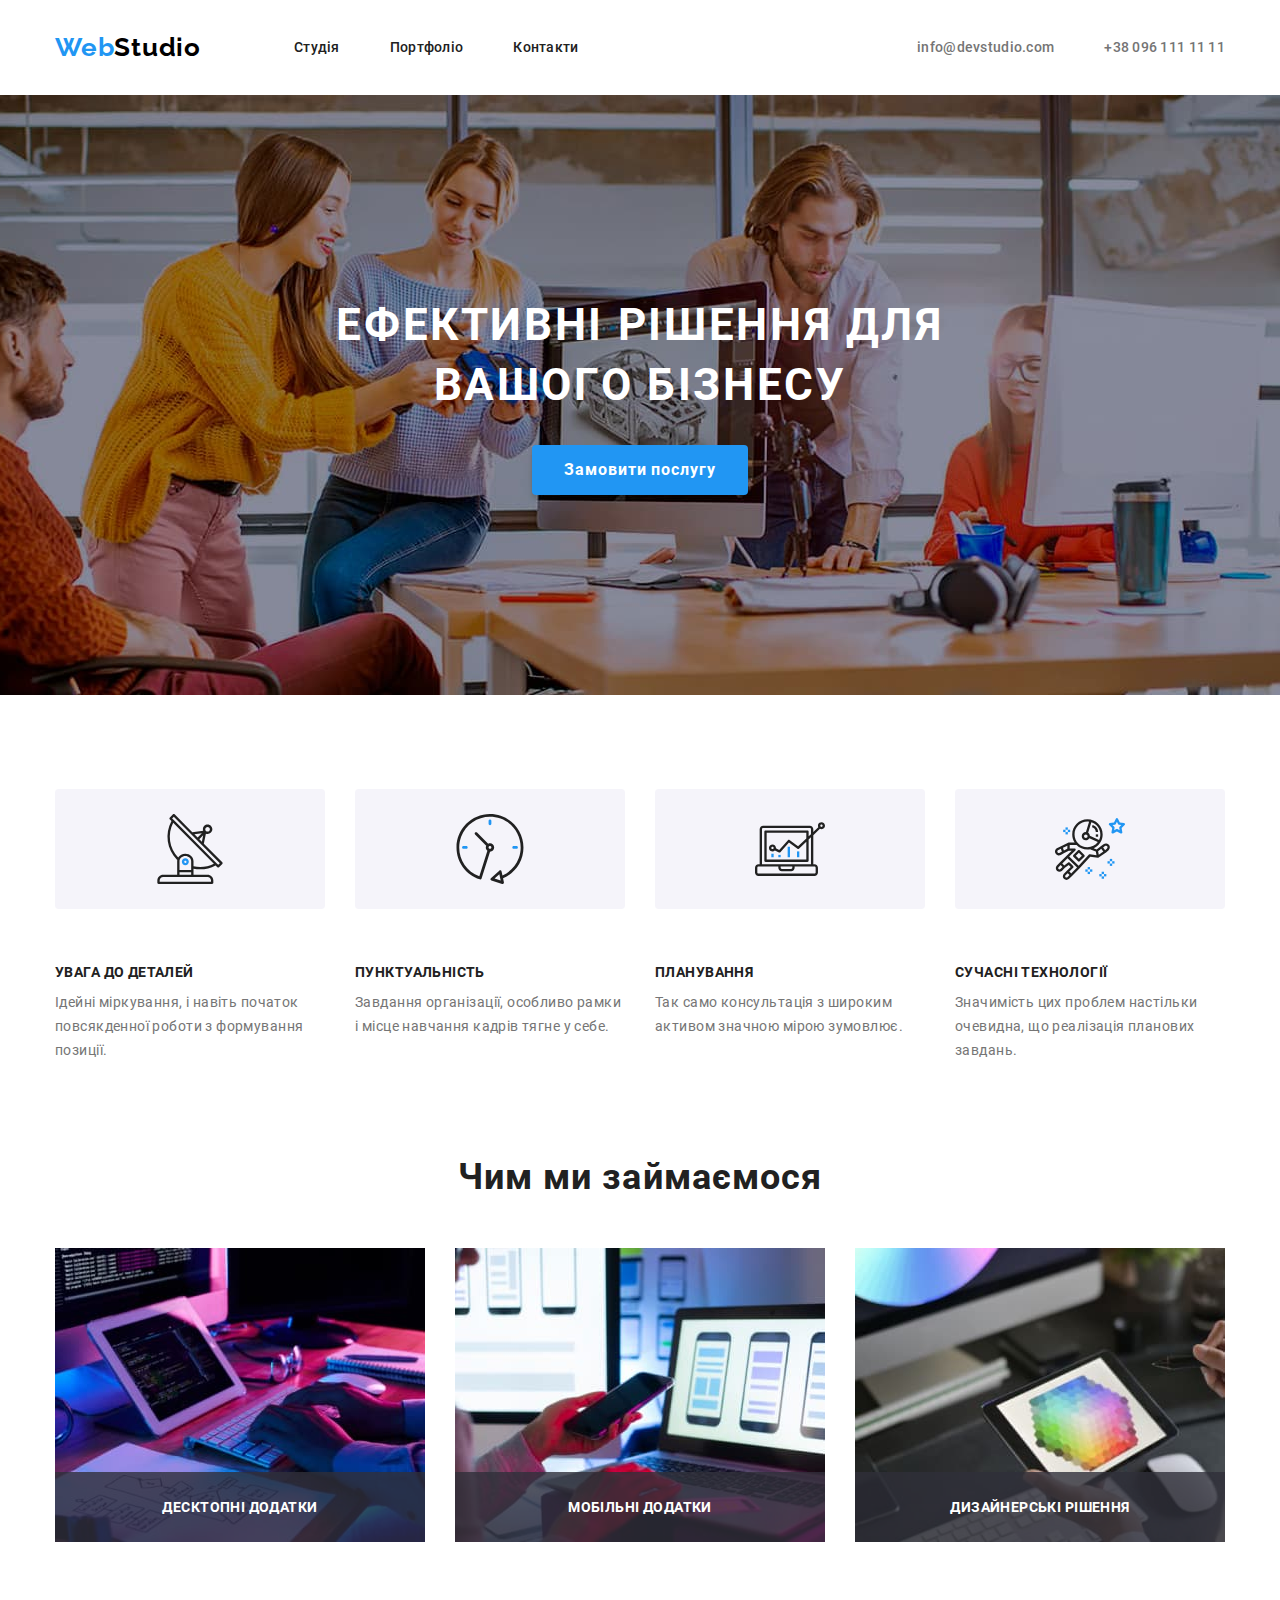
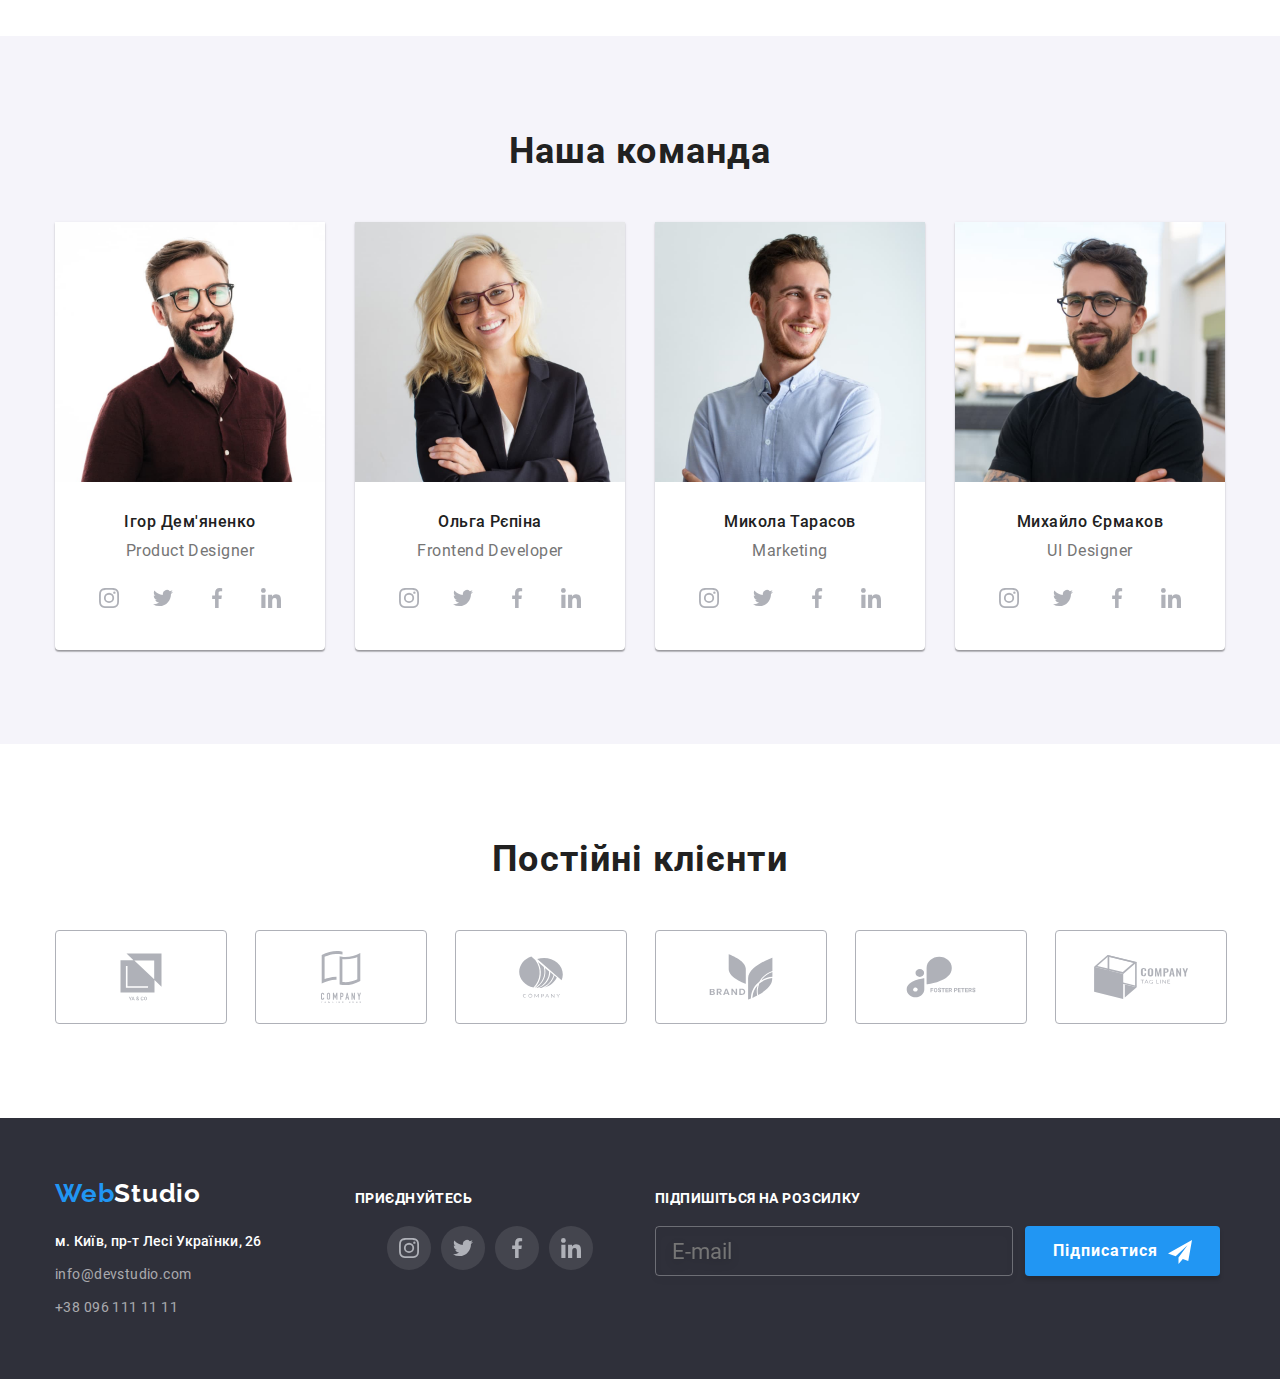
==== commit f2d9813a: "Виправив розмітку в карточці члена команди" ====
--- a/index.html
+++ b/index.html
@@ -16,12 +16,12 @@
 <body>
   <!-- ЗАГОЛОВОК -->
   <header class="container header">
-    <a class="logotype"><span class="highlight-logo">Web</span>Studio</a>
+    <a class="logotype this-page" title="Поточна сторінка"><span class="highlight-logo">Web</span>Studio</a>
 
     <nav class="page-navigation">
       <ul class="navigation-list header-list">
         <li class="navigation-item">
-          <a class="navigation-link" href="#">Студія</a>
+          <a class="navigation-link this-page" title="Поточна сторінка">Студія</a>
         </li>
         <li class="navigation-item">
           <a class="navigation-link" href="portfolio.html">Портфоліо</a>
@@ -102,19 +102,25 @@
         <ul class="navigation-list occupation-list">
           <li class="navigation-item">
             <div class="occupation-inner-box">
-              <h3 class="section-sub-title occupation-sub-title">Десктопні додатки</h3>
+              <h3 class="section-sub-title occupation-sub-title">
+                Десктопні додатки
+              </h3>
               <img class="occupation-image" src="images/occupation-01.jpg" width="370" height="294" alt="Програміст за алгоритмом, щось там кодить." />
             </div>
           </li>
           <li class="navigation-item">
             <div class="occupation-inner-box">
-              <h3 class="section-sub-title occupation-sub-title">Мобільні додатки</h3>
+              <h3 class="section-sub-title occupation-sub-title">
+                Мобільні додатки
+              </h3>
               <img class="occupation-image" src="images/occupation-02.jpg" width="370" height="294" alt="Дизайнер створює адаптивну сторінку для смартфона." />
             </div>
           </li>
           <li class="navigation-item">
             <div class="occupation-inner-box">
-              <h3 class="section-sub-title occupation-sub-title">Дизайнерські рішення</h3>
+              <h3 class="section-sub-title occupation-sub-title">
+                Дизайнерські рішення
+              </h3>
               <img class="occupation-image" src="images/occupation-03.jpg" width="370" height="294" alt="Дизайнер на планшеті підбирає кольори." />
             </div>
           </li>
@@ -133,89 +139,93 @@
             <div class="team-inner-box">
               <h3 class="team-sub-title">Ігор Дем'яненко</h3>
               <p class="team-text" lang="en">Product Designer</p>
-              <!-- Посилання на соцмережі робітника -->
-              <ul class="navigation-list social-list">
-                <li class="navigation-item">
-                  <a class="navigation-link instagram-ico" href="#"><span class="visually-hidden">Інстаграм</span></a>
-                </li>
-                <li class="navigation-item">
-                  <a class="navigation-link twitter-ico" href="#"><span class="visually-hidden">Твіттер</span></a>
-                </li>
-                <li class="navigation-item">
-                  <a class="navigation-link facebook-ico" href="#"><span class="visually-hidden">Фейсбук</span></a>
-                </li>
-                <li class="navigation-item">
-                  <a class="navigation-link linkedin-ico" href="#"><span class="visually-hidden" lang="en">Linkedin</span></a>
-                </li>
-              </ul>
-            </div>
+            </div>
+            <!-- Посилання на соцмережі. Окремо від інфи про team-person бо якщо кількість інфи про кожного з них буде різна й багато тоді "кнопочки" вирівнюються знизу карточки -->
+            <ul class="navigation-list social-list">
+              <li class="navigation-item">
+                <a class="navigation-link instagram-ico" href="#"><span class="visually-hidden">Інстаграм</span></a>
+              </li>
+              <li class="navigation-item">
+                <a class="navigation-link twitter-ico" href="#"><span class="visually-hidden">Твіттер</span></a>
+              </li>
+              <li class="navigation-item">
+                <a class="navigation-link facebook-ico" href="#"><span class="visually-hidden">Фейсбук</span></a>
+              </li>
+              <li class="navigation-item">
+                <a class="navigation-link linkedin-ico" href="#"><span class="visually-hidden" lang="en">Linkedin</span></a>
+              </li>
+            </ul>
           </li>
 
           <li class="navigation-item">
             <img class="team-image" src="images/team-repina.jpg" width="270" height="260" alt="Файна білявка." />
             <div class="team-inner-box">
               <h3 class="team-sub-title">Ольга Рєпіна</h3>
-              <p class="team-text" lang="en">Frontend Developer</p>
-              <!-- Посилання на соцмережі робітника -->
-              <ul class="navigation-list social-list">
-                <li class="navigation-item">
-                  <a class="navigation-link instagram-ico" href="#"><span class="visually-hidden">Інстаграм</span></a>
-                </li>
-                <li class="navigation-item">
-                  <a class="navigation-link twitter-ico" href="#"><span class="visually-hidden">Твіттер</span></a>
-                </li>
-                <li class="navigation-item">
-                  <a class="navigation-link facebook-ico" href="#"><span class="visually-hidden">Фейсбук</span></a>
-                </li>
-                <li class="navigation-item">
-                  <a class="navigation-link linkedin-ico" href="#"><span class="visually-hidden" lang="en">Linkedin</span></a>
-                </li>
-              </ul>
-            </div>
+              <p class="team-text" lang="en">
+                Frontend Developer
+              </p>
+            </div>
+            <!-- Посилання на соцмережі члена команди-->
+            <ul class="navigation-list social-list">
+              <li class="navigation-item">
+                <a class="navigation-link instagram-ico" href="#"><span class="visually-hidden">Інстаграм</span></a>
+              </li>
+              <li class="navigation-item">
+                <a class="navigation-link twitter-ico" href="#"><span class="visually-hidden">Твіттер</span></a>
+              </li>
+              <li class="navigation-item">
+                <a class="navigation-link facebook-ico" href="#"><span class="visually-hidden">Фейсбук</span></a>
+              </li>
+              <li class="navigation-item">
+                <a class="navigation-link linkedin-ico" href="#"><span class="visually-hidden" lang="en">Linkedin</span></a>
+              </li>
+            </ul>
           </li>
           <li class="navigation-item">
             <img class="team-image" src="images/team-tarasov.jpg" width="270" height="260" alt="Веселий маркетолог." />
             <div class="team-inner-box">
               <h3 class="team-sub-title">Микола Тарасов</h3>
-              <p class="team-text" lang="en">Marketing</p>
-              <!-- Посилання на соцмережі робітника -->
-              <ul class="navigation-list social-list">
-                <li class="navigation-item">
-                  <a class="navigation-link instagram-ico" href="#"><span class="visually-hidden">Інстаграм</span></a>
-                </li>
-                <li class="navigation-item">
-                  <a class="navigation-link twitter-ico" href="#"><span class="visually-hidden">Твіттер</span></a>
-                </li>
-                <li class="navigation-item">
-                  <a class="navigation-link facebook-ico" href="#"><span class="visually-hidden">Фейсбук</span></a>
-                </li>
-                <li class="navigation-item">
-                  <a class="navigation-link linkedin-ico" href="#"><span class="visually-hidden" lang="en">Linkedin</span></a>
-                </li>
-              </ul>
-            </div>
+              <p class="team-text" lang="en">
+                Marketing
+              </p>
+              <!-- Посилання на соцмережі члена команди-->
+            </div>
+            <ul class="navigation-list social-list">
+              <li class="navigation-item">
+                <a class="navigation-link instagram-ico" href="#"><span class="visually-hidden">Інстаграм</span></a>
+              </li>
+              <li class="navigation-item">
+                <a class="navigation-link twitter-ico" href="#"><span class="visually-hidden">Твіттер</span></a>
+              </li>
+              <li class="navigation-item">
+                <a class="navigation-link facebook-ico" href="#"><span class="visually-hidden">Фейсбук</span></a>
+              </li>
+              <li class="navigation-item">
+                <a class="navigation-link linkedin-ico" href="#"><span class="visually-hidden" lang="en">Linkedin</span></a>
+              </li>
+            </ul>
           </li>
           <li class="navigation-item">
             <img class="team-image" src="images/team-ermakov.jpg" width="270" height="260" alt="Дизайнер на вулиці." />
             <div class="team-inner-box">
               <h3 class="team-sub-title">Михайло Єрмаков</h3>
               <p class="team-text" lang="en">UI Designer</p>
-              <!-- Посилання на соцмережі робітника -->
-              <ul class="navigation-list social-list">
-                <li class="navigation-item">
-                  <a class="navigation-link instagram-ico" href="#"><span class="visually-hidden">Інстаграм</span></a>
-                </li>
-                <li class="navigation-item">
-                  <a class="navigation-link twitter-ico" href="#"><span class="visually-hidden">Твіттер</span></a>
-                </li>
-                <li class="navigation-item">
-                  <a class="navigation-link facebook-ico" href="#"><span class="visually-hidden">Фейсбук</span></a>
-                </li>
-                <li class="navigation-item">
-                  <a class="navigation-link linkedin-ico" href="#"><span class="visually-hidden" lang="en">Linkedin</span></a>
-                </li>
-              </ul>
-            </div>
+            </div>
+            <!-- Посилання на соцмережі члена команди-->
+            <ul class="navigation-list social-list">
+              <li class="navigation-item">
+                <a class="navigation-link instagram-ico" href="#"><span class="visually-hidden">Інстаграм</span></a>
+              </li>
+              <li class="navigation-item">
+                <a class="navigation-link twitter-ico" href="#"><span class="visually-hidden">Твіттер</span></a>
+              </li>
+              <li class="navigation-item">
+                <a class="navigation-link facebook-ico" href="#"><span class="visually-hidden">Фейсбук</span></a>
+              </li>
+              <li class="navigation-item">
+                <a class="navigation-link linkedin-ico" href="#"><span class="visually-hidden" lang="en">Linkedin</span></a>
+              </li>
+            </ul>
           </li>
         </ul>
       </section>
--- a/styles/style.css
+++ b/styles/style.css
@@ -274,6 +274,14 @@
   color: #757575;
 }
 
+.this-page {
+  cursor: default;
+}
+
+.this-page:hover {
+  color: initial;
+}
+
 /* ОСНОВНА ЧАСТИНА */
 
 /* Банер для замовлення послуги */
@@ -445,6 +453,7 @@
   display: flex;
   justify-content: space-between;
   margin-top: 16px;
+  padding: 0 32px;
 }
 
 .social-list .navigation-link {
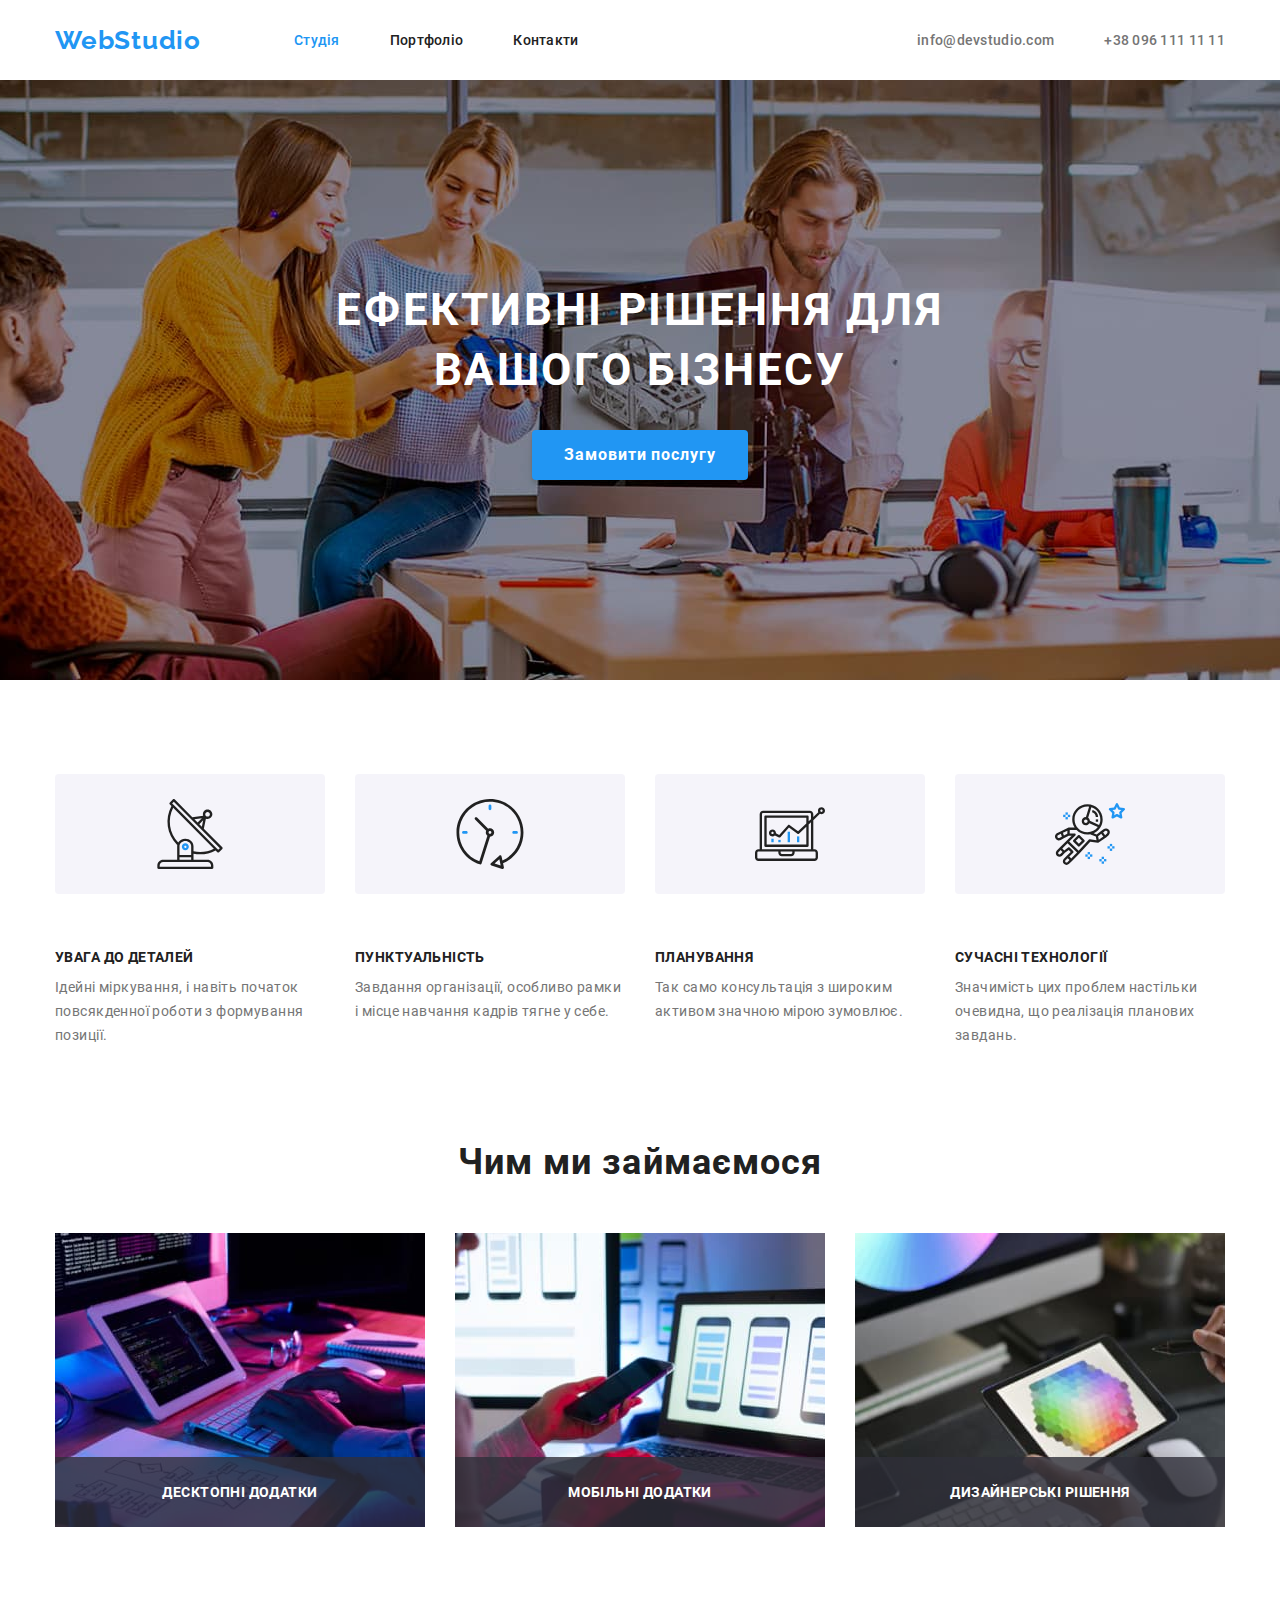
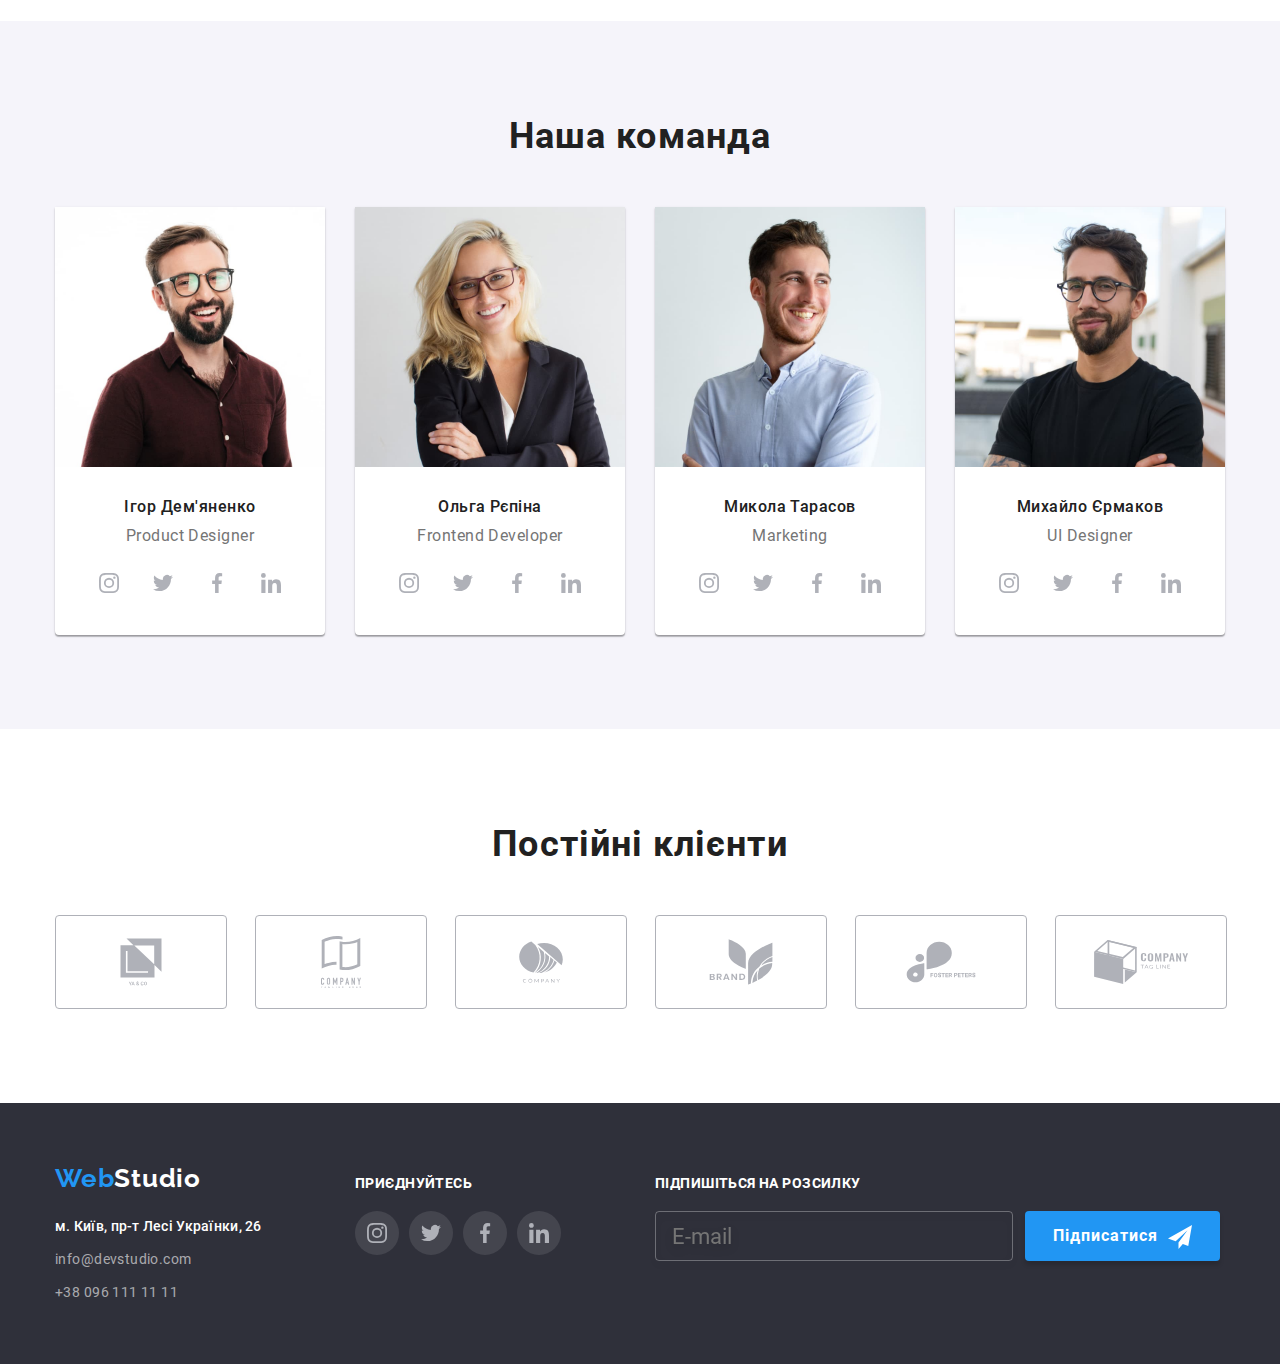
==== commit 1fc0bbd1: "Попередньо розмітку й стилізацію зробив" ====
--- a/index.html
+++ b/index.html
@@ -1,351 +1,521 @@
 <!DOCTYPE html>
 <html lang="uk">
-
-<head>
-  <meta charset="UTF-8" />
-  <meta http-equiv="X-UA-Compatible" content="IE=edge" />
-  <meta name="viewport" content="width=device-width, initial-scale=1.0" />
-  <title>Інтернет-агенція &laquo;WebStudio&raquo;</title>
-  <link rel="icon" href="favicon.ico" />
-  <link rel="stylesheet" href="styles/normalize.css" />
-  <!-- <link rel="stylesheet" href="styles/some-markup.css"> -->
-  <link rel="stylesheet" href="styles/style.css" />
-  <link rel="stylesheet" href="styles/svg.css" />
-</head>
-
-<body>
-  <!-- ЗАГОЛОВОК -->
-  <header class="container header">
-    <a class="logotype this-page" title="Поточна сторінка"><span class="highlight-logo">Web</span>Studio</a>
-
-    <nav class="page-navigation">
+  <head>
+    <meta charset="UTF-8" />
+    <meta http-equiv="X-UA-Compatible" content="IE=edge" />
+    <meta name="viewport" content="width=device-width, initial-scale=1.0" />
+    <title>Інтернет-агенція &laquo;WebStudio&raquo;</title>
+    <link rel="icon" href="favicon.ico" />
+    <link rel="stylesheet" href="styles/normalize.css" />
+    <!-- <link rel="stylesheet" href="styles/some-markup.css"> -->
+    <link rel="stylesheet" href="styles/style.css" />
+    <link rel="stylesheet" href="styles/svg.css" />
+  </head>
+
+  <body>
+    <!-- ЗАГОЛОВОК -->
+    <header class="container header">
+      <a class="logotype this-page" title="Поточна сторінка"
+        ><span class="highlight-logo">Web</span>Studio</a
+      >
+
+      <nav class="page-navigation">
+        <ul class="navigation-list header-list">
+          <li class="navigation-item">
+            <a class="navigation-link this-page" title="Поточна сторінка"
+              >Студія</a
+            >
+          </li>
+          <li class="navigation-item">
+            <a class="navigation-link" href="portfolio.html">Портфоліо</a>
+          </li>
+          <li class="navigation-item">
+            <a class="navigation-link" href="#">Контакти</a>
+          </li>
+        </ul>
+      </nav>
       <ul class="navigation-list header-list">
         <li class="navigation-item">
-          <a class="navigation-link this-page" title="Поточна сторінка">Студія</a>
+          <a
+            class="navigation-link navigation-contacts"
+            href="mailto:info@devstudio.com"
+            >info@devstudio.com</a
+          >
         </li>
         <li class="navigation-item">
-          <a class="navigation-link" href="portfolio.html">Портфоліо</a>
-        </li>
-        <li class="navigation-item">
-          <a class="navigation-link" href="#">Контакти</a>
+          <a
+            class="navigation-link navigation-contacts"
+            href="tel:+380961111111"
+            >+38 096 111 11 11</a
+          >
         </li>
       </ul>
-    </nav>
-
-    <ul class="navigation-list header-list">
-      <li class="navigation-item">
-        <a class="navigation-link navigation-contacts" href="mailto:info@devstudio.com">info@devstudio.com</a>
-      </li>
-      <li class="navigation-item">
-        <a class="navigation-link navigation-contacts" href="tel:+380961111111">+38 096 111 11 11</a>
-      </li>
-    </ul>
-  </header>
-
-  <!-- ОСНОВНА ЧАСТИНА -->
-  <main>
-    <!-- Банер для замовлення послуги -->
-    <div class="dark-wrapper promo-image">
-      <section class="container order">
-        <h1 class="main-title">
-          Ефективні рішення для <br />
-          вашого бізнесу
-        </h1>
-        <button class="button" type="button">Замовити послугу</button>
-      </section>
-    </div>
-
-    <!-- Переваги -->
-    <div class="light-wrapper">
-      <section class="container">
-        <h2 class="visually-hidden">Наші переваги</h2>
-        <ul class="navigation-list advantages-list">
-          <li class="navigation-item">
-            <span class="advantages-icon"></span>
-            <h3 class="section-sub-title">Увага до деталей</h3>
-            <p class="advantages-text">
-              Ідейні міркування, і навіть початок повсякденної роботи з
-              формування позиції.
-            </p>
-          </li>
-          <li class="navigation-item">
-            <span class="advantages-icon"></span>
-            <h3 class="section-sub-title">Пунктуальність</h3>
-            <p class="advantages-text">
-              Завдання організації, особливо рамки і місце навчання кадрів
-              тягне у себе.
-            </p>
-          </li>
-          <li class="navigation-item">
-            <span class="advantages-icon"></span>
-            <h3 class="section-sub-title">Планування</h3>
-            <p class="advantages-text">
-              Так само консультація з широким активом значною мірою зумовлює.
-            </p>
-          </li>
-          <li class="navigation-item">
-            <span class="advantages-icon"></span>
-            <h3 class="section-sub-title">Сучасні технології</h3>
-            <p class="advantages-text">
-              Значимість цих проблем настільки очевидна, що реалізація
-              планових завдань.
-            </p>
-          </li>
-        </ul>
-      </section>
-    </div>
-
-    <!-- Чим ми займаємося -->
-    <div class="light-wrapper">
-      <section class="container">
-        <h2 class="section-title">Чим ми займаємося</h2>
-        <ul class="navigation-list occupation-list">
-          <li class="navigation-item">
-            <div class="occupation-inner-box">
-              <h3 class="section-sub-title occupation-sub-title">
-                Десктопні додатки
-              </h3>
-              <img class="occupation-image" src="images/occupation-01.jpg" width="370" height="294" alt="Програміст за алгоритмом, щось там кодить." />
-            </div>
-          </li>
-          <li class="navigation-item">
-            <div class="occupation-inner-box">
-              <h3 class="section-sub-title occupation-sub-title">
-                Мобільні додатки
-              </h3>
-              <img class="occupation-image" src="images/occupation-02.jpg" width="370" height="294" alt="Дизайнер створює адаптивну сторінку для смартфона." />
-            </div>
-          </li>
-          <li class="navigation-item">
-            <div class="occupation-inner-box">
-              <h3 class="section-sub-title occupation-sub-title">
-                Дизайнерські рішення
-              </h3>
-              <img class="occupation-image" src="images/occupation-03.jpg" width="370" height="294" alt="Дизайнер на планшеті підбирає кольори." />
-            </div>
-          </li>
-        </ul>
-      </section>
-    </div>
-
-    <!-- Наша команда -->
-    <div class="grey-wrapper">
-      <section class="container">
-        <h2 class="section-title">Наша команда</h2>
-        <ul class="navigation-list team-list">
-          <li class="navigation-item">
-            <img class="team-image" src="images/team-demjanenko.jpg" width="270" height="260" alt="Бородатий хлоп." />
-            <!-- В разметку добавил DIV который вместе со всем дочерним контентом центрируется вертикально если в соседних карточках идет переполнение информации -->
-            <div class="team-inner-box">
-              <h3 class="team-sub-title">Ігор Дем'яненко</h3>
-              <p class="team-text" lang="en">Product Designer</p>
-            </div>
-            <!-- Посилання на соцмережі. Окремо від інфи про team-person бо якщо кількість інфи про кожного з них буде різна й багато тоді "кнопочки" вирівнюються знизу карточки -->
-            <ul class="navigation-list social-list">
+    </header>
+
+    <!-- ОСНОВНА ЧАСТИНА -->
+    <main>
+      <!-- Банер для замовлення послуги -->
+      <div class="dark-wrapper promo-image">
+        <section class="container order">
+          <h1 class="main-title">
+            Ефективні рішення для <br />
+            вашого бізнесу
+          </h1>
+          <button class="button" type="button">Замовити послугу</button>
+        </section>
+      </div>
+
+      <!-- Переваги -->
+      <div class="light-wrapper">
+        <section class="container">
+          <h2 class="visually-hidden">Наші переваги</h2>
+          <ul class="navigation-list advantages-list">
+            <li class="navigation-item">
+              <span class="advantages-icon"></span>
+              <h3 class="section-sub-title">Увага до деталей</h3>
+              <p class="advantages-text">
+                Ідейні міркування, і навіть початок повсякденної роботи з
+                формування позиції.
+              </p>
+            </li>
+            <li class="navigation-item">
+              <span class="advantages-icon"></span>
+              <h3 class="section-sub-title">Пунктуальність</h3>
+              <p class="advantages-text">
+                Завдання організації, особливо рамки і місце навчання кадрів
+                тягне у себе.
+              </p>
+            </li>
+            <li class="navigation-item">
+              <span class="advantages-icon"></span>
+              <h3 class="section-sub-title">Планування</h3>
+              <p class="advantages-text">
+                Так само консультація з широким активом значною мірою зумовлює.
+              </p>
+            </li>
+            <li class="navigation-item">
+              <span class="advantages-icon"></span>
+              <h3 class="section-sub-title">Сучасні технології</h3>
+              <p class="advantages-text">
+                Значимість цих проблем настільки очевидна, що реалізація
+                планових завдань.
+              </p>
+            </li>
+          </ul>
+        </section>
+      </div>
+
+      <!-- Чим ми займаємося -->
+      <div class="light-wrapper">
+        <section class="container">
+          <h2 class="section-title">Чим ми займаємося</h2>
+          <ul class="navigation-list occupation-list">
+            <li class="navigation-item">
+              <div class="relative-box">
+                <h3 class="section-sub-title occupation-sub-title">
+                  Десктопні додатки
+                </h3>
+                <img
+                  class="image-block"
+                  src="images/occupation-01.jpg"
+                  width="370"
+                  height="294"
+                  alt="Програміст за алгоритмом, щось там кодить."
+                />
+              </div>
+            </li>
+            <li class="navigation-item">
+              <div class="relative-box">
+                <h3 class="section-sub-title occupation-sub-title">
+                  Мобільні додатки
+                </h3>
+                <img
+                  class="image-block"
+                  src="images/occupation-02.jpg"
+                  width="370"
+                  height="294"
+                  alt="Дизайнер створює адаптивну сторінку для смартфона."
+                />
+              </div>
+            </li>
+            <li class="navigation-item">
+              <div class="relative-box">
+                <h3 class="section-sub-title occupation-sub-title">
+                  Дизайнерські рішення
+                </h3>
+                <img
+                  class="image-block"
+                  src="images/occupation-03.jpg"
+                  width="370"
+                  height="294"
+                  alt="Дизайнер на планшеті підбирає кольори."
+                />
+              </div>
+            </li>
+          </ul>
+        </section>
+      </div>
+
+      <!-- Наша команда -->
+      <div class="grey-wrapper">
+        <section class="container">
+          <h2 class="section-title">Наша команда</h2>
+          <ul class="navigation-list team-list">
+            <li class="navigation-item">
+              <img
+                class="team-image"
+                src="images/team-demjanenko.jpg"
+                width="270"
+                height="260"
+                alt="Бородатий хлоп."
+              />
+              <!-- В разметку добавил DIV который вместе со всем дочерним контентом центрируется вертикально если в соседних карточках идет переполнение информации -->
+              <div class="team-inner-box">
+                <h3 class="team-sub-title">Ігор Дем'яненко</h3>
+                <p class="team-text" lang="en">Product Designer</p>
+              </div>
+              <!-- Посилання на соцмережі. Окремо від інфи про team-person бо якщо кількість інфи про кожного з них буде різна й багато тоді "кнопочки" вирівнюються знизу карточки -->
+              <ul class="navigation-list social-list">
+                <li class="navigation-item">
+                  <a class="navigation-link instagram-ico" href="#"
+                    ><span class="visually-hidden">Інстаграм</span></a
+                  >
+                </li>
+                <li class="navigation-item">
+                  <a class="navigation-link twitter-ico" href="#"
+                    ><span class="visually-hidden">Твіттер</span></a
+                  >
+                </li>
+                <li class="navigation-item">
+                  <a class="navigation-link facebook-ico" href="#"
+                    ><span class="visually-hidden">Фейсбук</span></a
+                  >
+                </li>
+                <li class="navigation-item">
+                  <a class="navigation-link linkedin-ico" href="#"
+                    ><span class="visually-hidden" lang="en">Linkedin</span></a
+                  >
+                </li>
+              </ul>
+            </li>
+
+            <li class="navigation-item">
+              <img
+                class="team-image"
+                src="images/team-repina.jpg"
+                width="270"
+                height="260"
+                alt="Файна білявка."
+              />
+              <div class="team-inner-box">
+                <h3 class="team-sub-title">Ольга Рєпіна</h3>
+                <p class="team-text" lang="en">Frontend Developer</p>
+              </div>
+              <!-- Посилання на соцмережі члена команди-->
+              <ul class="navigation-list social-list">
+                <li class="navigation-item">
+                  <a class="navigation-link instagram-ico" href="#"
+                    ><span class="visually-hidden">Інстаграм</span></a
+                  >
+                </li>
+                <li class="navigation-item">
+                  <a class="navigation-link twitter-ico" href="#"
+                    ><span class="visually-hidden">Твіттер</span></a
+                  >
+                </li>
+                <li class="navigation-item">
+                  <a class="navigation-link facebook-ico" href="#"
+                    ><span class="visually-hidden">Фейсбук</span></a
+                  >
+                </li>
+                <li class="navigation-item">
+                  <a class="navigation-link linkedin-ico" href="#"
+                    ><span class="visually-hidden" lang="en">Linkedin</span></a
+                  >
+                </li>
+              </ul>
+            </li>
+            <li class="navigation-item">
+              <img
+                class="team-image"
+                src="images/team-tarasov.jpg"
+                width="270"
+                height="260"
+                alt="Веселий маркетолог."
+              />
+              <div class="team-inner-box">
+                <h3 class="team-sub-title">Микола Тарасов</h3>
+                <p class="team-text" lang="en">Marketing</p>
+                <!-- Посилання на соцмережі члена команди-->
+              </div>
+              <ul class="navigation-list social-list">
+                <li class="navigation-item">
+                  <a class="navigation-link instagram-ico" href="#"
+                    ><span class="visually-hidden">Інстаграм</span></a
+                  >
+                </li>
+                <li class="navigation-item">
+                  <a class="navigation-link twitter-ico" href="#"
+                    ><span class="visually-hidden">Твіттер</span></a
+                  >
+                </li>
+                <li class="navigation-item">
+                  <a class="navigation-link facebook-ico" href="#"
+                    ><span class="visually-hidden">Фейсбук</span></a
+                  >
+                </li>
+                <li class="navigation-item">
+                  <a class="navigation-link linkedin-ico" href="#"
+                    ><span class="visually-hidden" lang="en">Linkedin</span></a
+                  >
+                </li>
+              </ul>
+            </li>
+            <li class="navigation-item">
+              <img
+                class="team-image"
+                src="images/team-ermakov.jpg"
+                width="270"
+                height="260"
+                alt="Дизайнер на вулиці."
+              />
+              <div class="team-inner-box">
+                <h3 class="team-sub-title">Михайло Єрмаков</h3>
+                <p class="team-text" lang="en">UI Designer</p>
+              </div>
+              <!-- Посилання на соцмережі члена команди-->
+              <ul class="navigation-list social-list">
+                <li class="navigation-item">
+                  <a class="navigation-link instagram-ico" href="#"
+                    ><span class="visually-hidden">Інстаграм</span></a
+                  >
+                </li>
+                <li class="navigation-item">
+                  <a class="navigation-link twitter-ico" href="#"
+                    ><span class="visually-hidden">Твіттер</span></a
+                  >
+                </li>
+                <li class="navigation-item">
+                  <a class="navigation-link facebook-ico" href="#"
+                    ><span class="visually-hidden">Фейсбук</span></a
+                  >
+                </li>
+                <li class="navigation-item">
+                  <a class="navigation-link linkedin-ico" href="#"
+                    ><span class="visually-hidden" lang="en">Linkedin</span></a
+                  >
+                </li>
+              </ul>
+            </li>
+          </ul>
+        </section>
+      </div>
+
+      <!-- Постійні клієнти -->
+      <div class="light-wrapper">
+        <section class="container">
+          <h2 class="section-title">Постійні клієнти</h2>
+
+          <!-- * Якщо додавати SVG як файл у тезі <object data="*.svg"> то не буде працювати властивість fill: при hover-стані на батьківському елементі <a>. Тобто, щоб спрацювало fill треба звертатися суто до класу svg-елемента .svg-link {fill: red}, а звернення накшалт a:hover .svg-link {fill: red} не працює. А вданному випадку каскадна стилізація працює! -->
+
+          <ul class="navigation-list clients-list">
+            <li class="navigation-item">
+              <a class="navigation-link clients-link" href="#">
+                <svg
+                  width="106"
+                  height="60"
+                  class="svg-link"
+                  xmlns="http://www.w3.org/2000/svg"
+                  viewBox="0 0 106 60"
+                  xml:space="preserve"
+                >
+                  <path
+                    d="m38.5 6.6 7 6.6h-13v32.2h34V33.1l7 6.6V6.6h-35zm27.7 25.7L46.3 13.5h19.9v18.8zM60 40.7H37.9V19.1h1.6v20.2h20.6l-.1 1.4zm-16.9 9-.8 1.7-.8-1.7h-.7l1.2 2.2v1.3h.6v-1.3l1.2-2.2h-.7zm1 3.6.3-.8h1.4l.3.8h.6l-1.3-3.6h-.6l-1.3 3.6h.6zm1-2.8.5 1.5h-1l.5-1.5zm3.3 1.3c-.1.1-.1.3-.1.5 0 .3.1.5.3.7.2.2.5.3.8.3.3 0 .7-.1.9-.3l.2.2h.7l-.5-.6c.2-.3.3-.6.3-1.1h-.5c0 .2 0 .5-.1.7l-.7-.8.2-.2c.2-.1.3-.2.4-.4.1-.1.1-.3.1-.4 0-.2-.1-.4-.2-.6-.2-.2-.4-.2-.6-.2-.3 0-.5.1-.7.2-.3.3-.4.5-.4.8 0 .1 0 .2.1.4.1.1.2.3.3.4-.3.1-.4.3-.5.4zm1.6.8c-.2.1-.4.2-.6.2-.2 0-.3-.1-.4-.2s-.2-.2-.2-.4.1-.4.3-.5l.1-.1.8 1zm-.7-1.5c-.2-.2-.3-.4-.3-.5s0-.2.1-.3c.1-.1.2-.1.3-.1s.2 0 .3.1c.1.1.1.1.1.2s-.1.3-.2.3l-.1.1-.2.2zm5.8 1.9c.2-.2.4-.5.4-.9h-.6c0 .3-.1.4-.2.5s-.3.2-.5.2c-.3 0-.5-.1-.6-.3-.1-.2-.2-.5-.2-.9v-.3c0-.4.1-.7.2-.9.1-.2.4-.3.6-.3s.4.1.5.2c.1.1.2.3.2.6h.6c0-.4-.2-.7-.4-.9-.2-.2-.6-.3-.9-.3-.3 0-.5.1-.8.2-.2.1-.4.3-.5.6-.1.3-.2.6-.2.9v.3c0 .3.1.6.2.9.1.2.3.4.5.6.2.1.5.2.7.2.5-.1.8-.2 1-.4zm3.7-.5c.1-.3.2-.6.2-.9v-.2c0-.3-.1-.7-.2-.9-.1-.3-.3-.5-.5-.6s-.5-.2-.8-.2-.5.1-.8.2c-.2.1-.4.3-.5.6s-.2.6-.2.9v.2c0 .3.1.6.2.9.1.3.3.5.5.6s.5.2.8.2.5-.1.8-.2c.2-.1.3-.4.5-.6zm-.7-2c.1.2.2.5.2.9v.2c0 .4-.1.7-.2.9s-.4.3-.6.3c-.3 0-.5-.1-.6-.3-.2-.2-.2-.5-.2-.9v-.2c0-.4.1-.7.2-.9.2-.2.4-.3.6-.3.2 0 .4.1.6.3z"
+                  />
+                </svg>
+              </a>
+            </li>
+
+            <li class="navigation-item">
+              <a class="navigation-link clients-link" href="#">
+                <svg
+                  width="106"
+                  height="60"
+                  class="svg-link"
+                  xmlns="http://www.w3.org/2000/svg"
+                  viewBox="0 0 106 60"
+                  xml:space="preserve"
+                >
+                  <path
+                    d="M50.1 6.9h-2.4c-3.7.2-7.3 1.2-10.6 2.7l-.5.2V32l1-.3c.9-.3 1.8-.6 2.8-.8 2.6-.7 5.4-1 8.1-1.1v2.9h-1.2c-2.1.1-4.2.4-6.2 1-2.6.6-5.1 1.6-7.4 2.9V8.1c2.4-1.4 5.1-2.5 7.8-3.2 2.5-.6 4.9-.9 7.4-.9h.4c.5 0 1 0 1.5.1 1.2.1 2.5.3 3.7.6v2.9c-1.2-.3-2.3-.4-3.5-.5h-.1c-.3-.1-.6-.2-.8-.2zm5.1 3c.6 0 1.3.1 2 .1 2.6 0 5.2-.3 7.7-1 2.6-.6 5.1-1.6 7.4-2.9V34c-2.4 1.4-5.1 2.5-7.8 3.2-2.4.6-4.9.9-7.3.9-1.9 0-3.7-.2-5.6-.7V9.3c.4.1.9.2 1.3.3.7.1 1.5.2 2.3.3zm14.1.2-1 .3c-.9.3-1.9.6-2.8.8-2.7.8-5.5 1.1-8.4 1.1-.7 0-1.3 0-1.9-.1l-.8-.1V35l.7.1c.6.1 1.3.1 2 .1 2.2 0 4.5-.3 6.6-.9 1.8-.4 3.5-1.1 5.2-1.9l.4-.2V10.1zM35.7 46.2c-.1-.2-.3-.3-.5-.3-.2-.1-.4-.1-.6-.1-.2 0-.4 0-.7.1-.2.1-.4.2-.5.3-.1.1-.3.3-.3.5-.1.2-.1.4-.1.6v3.8c0 .3 0 .5.1.8.1.2.2.4.4.5s.3.2.5.3.4.1.6.1c.2 0 .4 0 .6-.1s.4-.2.5-.4c.2-.2.3-.3.4-.5.1-.2.1-.4.1-.6v-.4h-1v.3c0 .1 0 .2-.1.3 0 .1-.1.2-.1.2-.1 0-.1.1-.2.1h-.5c-.1 0-.2-.1-.2-.2-.1-.1-.1-.2-.1-.4v-3.5c0-.2 0-.4.1-.6l.2-.2c.1 0 .2-.1.3 0 .1 0 .2 0 .2.1s.2 0 .2.1c.1.1.2.3.2.5v.3h1v-.4c0-.2 0-.5-.1-.7-.1-.2-.2-.3-.4-.5zm5.9 0c-.3-.3-.7-.4-1.1-.4-.2 0-.4 0-.6.1-.2.1-.4.2-.5.3-.2.1-.3.3-.4.5s-.1.5-.1.7V51c0 .3 0 .5.1.7s.2.4.4.5c.2.1.3.2.5.3.2.1.4.1.6.1s.4 0 .6-.1c.2-.1.4-.2.5-.3.2 0 .3-.2.4-.4s.2-.5.1-.7v-3.6c0-.3 0-.5-.1-.7-.1-.3-.2-.5-.4-.6zm-.4 4.9v.3c0 .1-.1.2-.2.2-.1.1-.3.2-.5.2s-.3-.1-.5-.2l-.2-.2v-4.2c.1-.1.2-.2.2-.3.1-.1.3-.2.5-.2s.3.1.5.2c0 .1.1.2.1.2l.1 4zm8.2 1.6v-6.9h-1l-1.3 3.6-1.3-3.6h-.9v6.9h1v-4.2l1 3h.5l1-3v4.2h1zm5.6-6.4c-.2-.2-.3-.3-.6-.4-.2-.1-.5-.1-.7-.1h-1.5v6.9h1V50h.5c.3 0 .6-.1.9-.2.2-.1.4-.3.5-.5.1-.2.2-.4.2-.6 0-.3.1-.5.1-.8s0-.7-.1-1c0-.2-.2-.4-.3-.6zm-.5 2.1c0 .1 0 .2-.1.4-.1.1-.1.2-.3.2-.1.1-.3.1-.5.1h-.4v-2.3h.5c.2 0 .3 0 .4.1s.2.1.2.3c.1.1.1.3.1.4v.5c.1 0 .1.1.1.3zm5.1-2.6h-.8l-1.5 6.9h1l.3-1.5h1.3l.3 1.5h1l-1.6-6.9zm-.9 4.5.5-2.5.5 2.5h-1zm7.2-.3-1.5-4.2h-.9v6.9h1v-4.1l1.5 4.1h.9v-6.9h-1V50zm6-4.2-.8 2.7-.8-2.7h-1l1.3 4v2.9h1v-2.9l1.3-4h-1zM33 54.6h.5V56h.3v-1.3h.5v-.3H33v.2zm4-.2-.6 1.6h.3l.1-.4h.6l.2.4h.4l-.6-1.6H37zm-.1.9.2-.6.2.6h-.4zm4 .1h.4v.2c-.1.1-.2.1-.4.1h-.2c-.1 0-.1-.1-.2-.1-.1-.1-.1-.3-.1-.4 0-.4.2-.5.5-.5.1 0 .2 0 .2.1.1 0 .1.1.1.2l.3-.1c-.1-.3-.3-.5-.7-.5-.2 0-.4.1-.6.2-.1.1-.1.2-.2.3 0 .1-.1.2 0 .3 0 .2.1.4.2.6.1.1.2.1.3.2h.4c.3 0 .5-.1.7-.3v-.6h-.7v.3zm4-1h-.3V56h1.1v-.3h-.8v-1.3zm3.4 0H48V56h.3v-1.6zm3.3 1-.6-1h-.3V56h.3v-1l.6 1h.3v-1.6h-.3v1zm3-.1h.8V55h-.8v-.4h.9v-.3h-1.2V56h1.2v-.3h-.9v-.4zm7.3-.3h-.6v-.6H61V56h.3v-.7h.6v.7h.3v-1.6h-.3v.6zm3 .3h.8V55h-.8v-.4h.9v-.3h-1.2V56h1.2v-.3h-.9v-.4zm4.1 0c.3 0 .4-.2.4-.4v-.2c0-.1-.1-.1-.1-.2-.1-.1-.3-.1-.5-.1h-.7V56h.3v-.7h.3l.1.1.3.5h.4l-.2-.3c0-.1-.1-.2-.3-.3zm-.3-.3h-.2v-.4h.6l.1.1c.1.1 0 .1 0 .1v.1s0 .1-.1.1c-.2 0-.3.1-.4 0zm3.4.3h.8V55h-.8v-.4h.9v-.3h-1.2V56H73v-.3h-.9v-.4z"
+                  />
+                </svg>
+              </a>
+            </li>
+
+            <li class="navigation-item">
+              <a class="navigation-link clients-link" href="#">
+                <svg
+                  width="106"
+                  height="60"
+                  class="svg-link"
+                  xmlns="http://www.w3.org/2000/svg"
+                  viewBox="0 0 106 60"
+                  xml:space="preserve"
+                >
+                  <path
+                    d="m38 49.8.3.2c-.2.2-.4.3-.6.4-.3.1-.6.1-.9.1s-.6 0-.8-.1-.4-.2-.6-.4c-.2-.2-.3-.4-.4-.6-.1-.2-.1-.5-.1-.7 0-.3 0-.5.1-.7.1-.2.3-.4.4-.6.2-.2.4-.3.7-.4.3-.1.6-.1.8-.1.3 0 .5 0 .8.1.2.1.4.2.6.4l-.3.2h-.2l-.1-.1-.1-.1c-.1 0-.1-.1-.2-.1-.1.1-.2.1-.2.1H37c-.2 0-.4 0-.6.1-.2.1-.3.2-.5.3-.1.1-.2.3-.3.4-.1.2-.1.4-.1.6 0 .2 0 .4.1.6.1.2.2.3.3.4.1.1.3.2.5.3.2.1.4.1.6.1h.3c.2 0 .4-.1.5-.2 0 0 0-.1.2-.2 0 .1 0 0 0 0zm6.3-1c0 .3 0 .5-.1.7-.1.2-.2.4-.4.6-.2.2-.4.3-.6.4-.5.2-1.1.2-1.7 0-.2-.1-.5-.2-.6-.4-.2-.2-.3-.4-.4-.6-.2-.5-.2-1 0-1.5.1-.2.2-.4.4-.6.2-.2.4-.3.6-.4.5-.2 1.1-.2 1.7 0 .2.1.5.2.6.4.2.2.3.4.4.6.1.2.1.5.1.8zm-.5 0c0-.2 0-.4-.1-.6-.1-.2-.2-.3-.3-.4-.1-.1-.3-.2-.5-.3-.4-.1-.8-.1-1.2 0-.2.1-.3.2-.5.3-.1.1-.2.3-.3.4-.1.4-.1.8 0 1.2.1.2.2.3.3.4.1.1.3.2.5.3.4.1.8.1 1.2 0 .2-.1.3-.2.5-.3.1-.1.2-.3.3-.4 0-.2.1-.4.1-.6zm4.7.6.1.1s0-.1.1-.1c0 0 0-.1.1-.1l1.4-2.2.1-.1h.5v3.6h-.6v-2.8L48.8 50s0 .1-.1.1h-.3s-.1 0-.1-.1L47 47.8v2.8h-.5V47h.5s.1 0 .1.1l1.4 2.3c.1-.1.1-.1 0 0zm5.3-.2v1.3h-.6v-3.6h1.2c.2 0 .5 0 .7.1.2 0 .3.1.5.2.1.1.2.2.3.4.1.1.1.3.1.5s0 .3-.1.5c-.1.1-.2.3-.3.4s-.3.2-.5.2c-.2.1-.4.1-.7.1.1 0-.6-.1-.6-.1zm0-.4h.7c.1 0 .3 0 .4-.1.1 0 .2-.1.3-.2l.2-.2c0-.1.1-.2.1-.3s0-.2-.1-.3c0-.1-.1-.2-.2-.2-.2-.1-.5-.2-.7-.2h-.7v1.5zm7.3 1.7h-.5l-.1-.1-.4-.9h-1.9l-.2.9s0 .1-.1.1h-.6l1.6-3.6h.6s1.7 3.6 1.6 3.6zm-2.7-1.3h1.5l-.6-1.5c0-.1-.1-.2-.1-.3l-.1.2c0 .1 0 .1-.1.2l-.6 1.4zm5-2.2c.1 0 .1 0 0 0l2.5 2.8v-2.7h.5v3.6H66s-.1 0-.1-.1l-2.4-2.7v2.8H63v-3.6l.4-.1zm7 2.1v1.4h-.5v-1.4l-1.5-2.2h.6l.1.1.9 1.4c0 .1.1.1.1.2s0 .1.1.2l.1-.2c0-.1.1-.1.1-.2l.9-1.4s0-.1.1-.1h.6l-1.6 2.2zM48.3 41c.2 0 .5 0 .7.1 3.7-1.4 6.8-3.8 8.9-6.7 2.2-3 3.3-6.4 3.2-9.9L57 21c.8 3.7.4 7.6-1.1 11.1-1.5 3.4-4.2 6.5-7.6 8.9z"
+                  />
+                  <path
+                    d="M46.8 40.8h.2c3.7-2.3 6.5-5.5 8.1-9.2 1.6-3.7 1.8-7.7.7-11.6L50 15c2.3 4.1 3.3 8.7 2.7 13.3s-2.5 8.9-5.9 12.5zm19.6-12.3c-1 3.8-3.4 7.3-6.8 9.9-1 .8-2.1 1.4-3.2 2 2.8-.7 5.4-2 7.5-3.7s3.8-3.8 4.9-6.2l-2.4-2z"
+                  />
+                  <path
+                    d="m65.6 28-3.3-2.9c-.1 3.3-1.1 6.5-3.1 9.3-2 2.8-4.8 5.1-8.2 6.7.7 0 1.5 0 2.2-.1 3.1-1.1 5.9-2.9 8.1-5.2 2.1-2.3 3.6-5 4.3-7.8zM47.3 12.9l-4-3.5c-3.5 1.2-6.6 3.3-8.8 6-2.1 2.8-3.3 6-3.3 9.3 0 3.7 1.4 7.2 4 10.1 2.6 2.9 6.2 4.9 10.3 5.8 3.6-3.9 5.8-8.6 6.1-13.6.4-5-1.2-10-4.3-14.1zm27.5 14.5c0-4.3-2-8.5-5.5-11.6S61 11 56 11c-2.3 0-4.6.4-6.8 1.1l24.4 21.2c.7-1.9 1.2-3.9 1.2-5.9z"
+                  />
+                </svg>
+              </a>
+            </li>
+
+            <li class="navigation-item">
+              <a class="navigation-link clients-link" href="#">
+                <svg
+                  width="106"
+                  height="60"
+                  class="svg-link"
+                  xmlns="http://www.w3.org/2000/svg"
+                  viewBox="0 0 106 60"
+                  xml:space="preserve"
+                >
+                  <path
+                    d="M26.5 45.3c.2.3.4.6.4 1 0 .2 0 .5-.1.7s-.2.4-.4.6c-.5.3-1.1.5-1.7.5h-3v-6.2h2.8c.6 0 1.1.1 1.6.4.2.1.3.3.4.5.1.1.2.3.2.5 0 .3-.1.7-.3.9-.2.2-.5.4-.9.5.5.1.8.3 1 .6zm-3.4-1h1.2c.3 0 .6-.1.8-.2.1-.1.2-.2.2-.3s.1-.2.1-.3 0-.2-.1-.3c0-.1-.1-.2-.2-.3-.2-.2-.5-.2-.8-.2h-1.2v1.6zm2.2 2.4c.1-.1.2-.2.2-.3s.1-.2.1-.3 0-.2-.1-.3c-.1-.1-.1-.2-.2-.3-.2-.2-.5-.2-.8-.2h-1.3V47h1.3c.1-.1.5-.1.8-.3zm7 1.2-1.6-2.4h-.6v2.4h-1.4v-6.2h2.6c.6 0 1.3.1 1.8.5.4.3.6.8.6 1.2s-.1.9-.4 1.3c-.3.3-.8.6-1.2.6l1.7 2.5h-1.5v.1zm-2.1-3.2h1.1c.8 0 1.2-.3 1.2-.9 0-.1 0-.3-.1-.4-.1-.1-.1-.2-.2-.3-.2-.2-.6-.3-.9-.3h-1.1c-.1 0-.1 1.9 0 1.9zm9.6 2H37l-.5 1.2h-1.4l2.5-6.1h1.5l2.5 6.1h-1.4c.1 0-.4-1.2-.4-1.2zm-.5-1-1-2.6-1 2.6h2zm9.7 2.2h-1.3l-3-4.2v4.2h-1.3v-6.2h1.3l3 4.2v-4.2h1.4v6.2H49zm7.8-1.5c-.3.5-.7.8-1.2 1.1-.6.3-1.2.4-1.9.4h-2.4v-6.2h2.4c.7 0 1.3.1 1.9.4.5.2.9.6 1.2 1.1s.4 1.1.4 1.6-.1 1.1-.4 1.6zm-1.5-.1c.4-.4.6-.9.6-1.5 0-.5-.2-1.1-.6-1.5-.5-.4-1.1-.6-1.7-.5h-.9v4h.9c.5.1 1.2-.1 1.7-.5zm-14.6-39s17.4 6 17.1 14.8v14.8s-17.4-6-17.1-14.8V7.3zm32.6 26.1c3.3-2.1 7.1-3.4 11.1-3.7v-4.6c-4.6 1.5-8.6 4.4-11.1 8.3z"
+                  />
+                  <path
+                    d="M71.3 34.7c2.7-5 7.4-8.8 13.1-10.7V10.7s-24.8 8.6-24.3 21v21s1.1-.4 2.8-1.1c0-.7 0-1.3.1-2 .4-5.8 3.4-11.1 8.3-14.9z"
+                  />
+                  <path
+                    d="M68.8 42.5c.1-1.5.4-2.9.9-4.3-3 3.2-4.8 7.2-5.2 11.5 0 .4-.1.8-.1 1.2 1.4-.6 3.1-1.4 4.8-2.3-.4-2-.5-4-.4-6.1zm1 .1c-.2 1.8-.1 3.7.3 5.5 6.8-3.7 14.4-9.5 14.1-16.4v-.6c-4.8.5-9.4 2.4-12.9 5.5-.7 2-1.2 4-1.5 6z"
+                  />
+                </svg>
+              </a>
+            </li>
+
+            <li class="navigation-item">
+              <a class="navigation-link clients-link" href="#">
+                <svg
+                  width="106"
+                  height="60"
+                  class="svg-link"
+                  xmlns="http://www.w3.org/2000/svg"
+                  viewBox="0 0 106 60"
+                  xml:space="preserve"
+                >
+                  <path
+                    d="M31.8 22.1c-2.4 0-4.3 1.7-4.3 3.9 0 2.1 1.9 3.9 4.3 3.9s4.3-1.7 4.3-3.9c.1-2.2-1.9-3.9-4.3-3.9zm32-1.2c0-3-1.3-5.8-3.7-7.9-2.3-2.1-5.5-3.3-8.9-3.3-3.3 0-6.5 1.2-8.9 3.3-2.4 2.1-3.7 4.9-3.7 7.9v16.3c.2 0 25.2-2.5 25.2-16.3zM18.7 42.5c0 2.1.9 4 2.6 5.5 1.7 1.5 3.9 2.3 6.2 2.3s4.5-.8 6.2-2.3c1.6-1.5 2.6-3.4 2.6-5.5V31.2c-.1 0-17.6 1.7-17.6 11.3zm8.7 2.1c-.5 0-.9-.1-1.3-.3s-.7-.5-.8-.9c-.2-.4-.2-.8-.1-1.2.1-.4.3-.8.6-1 .3-.3.7-.5 1.2-.6.4-.1.9 0 1.3.1.4.2.8.4 1 .7.3.3.4.7.4 1.1 0 .3-.1.5-.2.8-.1.2-.3.5-.5.7s-.5.3-.7.4c-.3.1-.6.2-.9.2zm17.7-1.1h-1.7v1.7h-.9v-4.3h2.8v.8h-1.9v1.1h1.7v.7zm4.2-.3c0 .4-.1.8-.2 1.1s-.4.6-.6.7c-.3.2-.6.3-.9.3-.4 0-.7-.1-.9-.3-.3-.2-.5-.4-.6-.7-.2-.3-.2-.7-.2-1.1V43c0-.4.1-.8.2-1.1.2-.3.4-.6.6-.7.3-.2.6-.3.9-.3.4 0 .7.1.9.3.3.2.5.4.6.7.2.3.2.7.2 1.1v.2zm-.8-.2c0-.4-.1-.8-.2-1-.2-.2-.4-.3-.7-.3-.3 0-.5.1-.7.3s-.2.6-.2 1v.2c0 .4.1.8.2 1 .2.2.4.4.7.4.3 0 .5-.1.7-.3s.2-.6.2-1V43zm3.7 1.1c0-.2-.1-.3-.2-.4-.1-.1-.3-.2-.6-.3s-.5-.2-.7-.3c-.5-.3-.7-.6-.7-1.1 0-.2.1-.4.2-.6.1-.2.3-.3.6-.4.2-.1.5-.2.8-.2s.6.1.8.2.4.3.6.5c.1.2.2.4.2.7h-.9c0-.2-.1-.3-.2-.5-.1-.1-.3-.2-.5-.2s-.4 0-.5.1c-.1.1-.2.2-.2.4 0 .1.1.3.2.3.1.1.3.2.6.3.5.2.9.3 1.1.6.2.2.3.5.3.8 0 .4-.1.7-.4.9-.3.2-.7.3-1.1.3-.3 0-.6-.1-.9-.2-.3-.1-.5-.3-.6-.5s-.2-.5-.2-.7h.8c0 .5.3.7.8.7.2 0 .4 0 .5-.1 0 0 .1-.2.2-.3zm4.7-2.4h-1.3v3.6h-.9v-3.6h-1.3V41h3.5v.7zm3.1 1.7h-1.7v1.1h2v.7h-2.9v-4.3h2.9v.8h-2v1H60v.7zm2.3.2h-.7v1.6h-.9v-4.3h1.6c.5 0 .9.1 1.2.3.3.2.4.5.4 1 0 .3-.1.5-.2.7-.1.2-.3.3-.6.5l.9 1.7h-.9l-.8-1.5zm-.7-.7h.7c.2 0 .4-.1.5-.2.1-.1.2-.3.2-.5s-.1-.4-.2-.5h-1.2v1.2zm5.4.8v1.5h-.9v-4.3h1.7c.3 0 .6.1.8.2s.4.3.6.5c.1.2.2.5.2.7 0 .4-.1.7-.4 1-.4.3-.8.4-1.3.4H67zm0-.7h.8c.2 0 .4-.1.5-.2.1-.1.2-.3.2-.5s-.1-.4-.2-.5c-.1-.1-.3-.1-.5-.1H67V43zm5.5.4h-1.7v1.1h2v.7h-2.9v-4.3h2.9v.8h-2v1h1.7v.7zm4.1-1.7h-1.3v3.6h-.9v-3.6h-1.3V41h3.5v.7zm3.1 1.7H78v1.1h2v.7h-2.9v-4.3H80v.8h-2v1h1.7v.7zm2.4.2h-.7v1.6h-.9v-4.3h1.6c.5 0 .9.1 1.2.3.3.2.4.5.4 1 0 .3-.1.5-.2.7s-.3.3-.6.5l.9 1.7h-.9l-.8-1.5zm-.7-.7h.7c.2 0 .4-.1.5-.2.1-.1.2-.3.2-.5s-.1-.4-.2-.5h-1.2c-.1 0-.1 1.2 0 1.2zm5.1 1.2c0-.2-.1-.3-.2-.4-.1-.1-.3-.2-.6-.3-.3-.1-.5-.2-.7-.3-.5-.3-.7-.6-.7-1.1 0-.2.1-.4.2-.6.1-.2.3-.3.6-.4.2-.1.5-.2.8-.2s.6.1.8.2c.2.1.4.3.6.5.1.2.2.4.2.7h-.9c0-.2-.1-.3-.2-.5-.1-.1-.3-.2-.5-.2s-.4 0-.5.1c-.1.1-.2.2-.2.4 0 .1.1.3.2.3.1.1.3.2.6.3.5.2.9.3 1.1.6.2.2.3.5.3.8 0 .4-.1.7-.4.9s-.7.3-1.1.3c-.3 0-.6-.1-.9-.2-.3-.1-.5-.3-.6-.5s-.2-.5-.2-.7h.9c0 .5.3.7.8.7.2 0 .4 0 .5-.1.1 0 .1-.2.1-.3z"
+                  />
+                </svg>
+              </a>
+            </li>
+
+            <li class="navigation-item">
+              <a class="navigation-link clients-link" href="#">
+                <svg
+                  width="106"
+                  height="60"
+                  class="svg-link"
+                  xmlns="http://www.w3.org/2000/svg"
+                  viewBox="0 0 106 60"
+                  xml:space="preserve"
+                >
+                  <path
+                    d="M53.5 28.6c-.4-.6-.7-1.3-.6-2v-2.9c0-.9.2-1.6.6-2 .4-.5 1.1-.7 2.1-.7.9 0 1.6.2 2 .6.4.5.6 1.1.6 1.7v.7h-1.6v-1.4c0-.2-.1-.3-.2-.4-.2-.1-.4-.2-.6-.2-.2 0-.4 0-.6.2-.1.1-.2.3-.3.4 0 .2-.1.5-.1.7V27c0 .3 0 .7.2 1 .1.1.2.2.3.2.1.1.3.1.4.1.2 0 .4 0 .6-.2.1-.1.2-.3.2-.4 0-.2.1-.5.1-.7v-.7h1.5v.6c0 .6-.2 1.3-.6 1.8-.4.4-1 .6-2 .6-.9 0-1.6-.2-2-.7zm6.9.2c-.4-.4-.6-1.1-.6-2v-3c0-.9.2-1.5.6-1.9.4-.4 1.1-.7 2.1-.7s1.7.2 2.1.7c.4.4.6 1.1.6 1.9v3c0 .9-.2 1.5-.6 2s-1.1.7-2.1.7c-1-.1-1.7-.3-2.1-.7zm2.8-.8c.1-.3.2-.6.2-.9v-3.7c0-.3 0-.6-.2-.9-.1-.1-.2-.2-.3-.2-.1-.1-.3-.1-.4-.1-.1 0-.3 0-.4.1s-.3.1-.3.2c-.1.3-.2.6-.2.9V27c0 .3 0 .6.2.9.1.1.2.2.3.2.1.1.3.1.4.1.1 0 .3 0 .4-.1.1 0 .2 0 .3-.1zm3.9-6.7h1.8l1.3 5.6 1.4-5.6h1.7l.2 8.1h-1.3l-.1-5.6-1.3 5.6h-1l-1.4-5.6-.1 5.6H67l.1-8.1zm8.3 0h2.8c1.6 0 2.4.8 2.4 2.3s-.8 2.2-2.5 2.2h-1v3.6h-1.7v-8.1zm2.4 3.4h.5c.2 0 .3-.1.4-.2.2-.3.3-.6.2-.9 0-.2 0-.5-.1-.7 0-.1-.1-.2-.1-.2l-.2-.2c-.2-.1-.5-.1-.8-.1h-.6v2.4h.7v-.1zm5.2-3.4h1.8l1.9 8.1h-1.6l-.4-1.9h-1.6l-.4 1.9h-1.6l1.9-8.1zm1.6 5.2-.7-3.4-.6 3.4h1.3zm3.6-5.2h1.2l2.3 4.6v-4.6h1.4v8.1H92l-2.3-4.8v4.8h-1.5v-8.1zm8.2 5-1.9-5h1.6l1.2 3.2 1.1-3.2h1.6l-1.9 5v3.1h-1.6l-.1-3.1zm-40.3 6.5v.4h-1.4v3.3h-.6v-3.3h-1.4v-.4h3.4zm4.4 3.7H60l-.1-.1-.4-.9h-1.9l-.5.8s0 .1-.1.1h-.5l1.7-3.7h.6c0 .1 1.7 3.8 1.7 3.8zm-2.8-1.3h1.6l-.7-1.5c-.1-.1-.1-.2-.1-.3 0 .1 0 .1-.1.2l-.1.2-.6 1.4zm5.7 1h.6c.1 0 .2 0 .2-.1.1 0 .1-.1.2-.1v-.8h-.7v-.3H65v1.4c-.1.1-.2.1-.3.2-.1.1-.2.1-.4.1-.1 0-.3.1-.4.1h-.5c-.3 0-.6 0-.9-.1-.3-.1-.5-.2-.7-.4-.2-.2-.3-.4-.4-.6-.1-.2-.2-.5-.2-.8 0-.3 0-.5.2-.8.1-.2.2-.4.4-.6s.4-.3.7-.4c.3-.1.6-.1.9-.1h.5c.1 0 .3.1.4.1.1 0 .2.1.3.1.1.1.2.1.3.2l-.2.2-.1.1h-.2c-.1 0-.1-.1-.2-.1s-.1-.1-.2-.1-.2-.1-.3-.1h-.4c-.2 0-.4 0-.7.1-.2.1-.4.2-.5.3-.1.1-.2.3-.3.5-.2.4-.2.8 0 1.2.1.2.2.3.3.5.1.1.3.2.5.3h.8zm5.4-.2h1.9v.4h-2.4v-3.7h.6c0 .1-.1 3.3-.1 3.3zm3.8.5H72v-3.7h.6v3.7zm2.2-3.7 2.6 2.9v-2.8h.5v3.7h-.4s-.1 0-.1-.1l-2.5-2.8v2.8h-.5v-3.7h.4c-.1 0 0 0 0 0zm7.3 0v.4h-2v1.2h1.7v.4h-1.7v1.3h2v.4h-2.7v-3.7h2.7zM21.3 9.9l25.8 6.3v22.2L21.3 32V9.9zM19.6 8v25.1l29.1 7.1V15.1L19.6 8z"
+                  />
+                  <path d="M35.2 52 6.1 44.8v-25l29.1 7.1V52z" />
+                  <path
+                    d="m20.1 9.6 25.5 6.2-10.8 9.3L9.3 19l10.8-9.4zM19.6 8 6.1 19.8l29.1 7.1 13.5-11.7L19.6 8zm17.2 42.5 11.9-10.2-11.9-2.9v13.1z"
+                  />
+                </svg>
+              </a>
+            </li>
+          </ul>
+        </section>
+      </div>
+    </main>
+
+    <!-- ФУТЕР -->
+    <div class="dark-wrapper">
+      <footer class="container footer">
+        <section class="address-area">
+          <h3 class="section-sub-title visually-hidden">Звертайтеся</h3>
+          <a class="logotype" href="#"
+            ><span class="highlight-logo">Web</span>Studio</a
+          >
+          <address class="address">
+            <ul class="navigation-list">
               <li class="navigation-item">
-                <a class="navigation-link instagram-ico" href="#"><span class="visually-hidden">Інстаграм</span></a>
+                <a
+                  class="navigation-link"
+                  href="https://goo.gl/maps/JBjCmAGv6qrL9rGS9"
+                  target="_blank"
+                  >м. Київ, пр-т Лесі Українки, 26</a
+                >
               </li>
               <li class="navigation-item">
-                <a class="navigation-link twitter-ico" href="#"><span class="visually-hidden">Твіттер</span></a>
+                <a class="footer-contacts" href="mailto:info@devstudio.com"
+                  >info@devstudio.com</a
+                >
               </li>
               <li class="navigation-item">
-                <a class="navigation-link facebook-ico" href="#"><span class="visually-hidden">Фейсбук</span></a>
-              </li>
-              <li class="navigation-item">
-                <a class="navigation-link linkedin-ico" href="#"><span class="visually-hidden" lang="en">Linkedin</span></a>
+                <a class="footer-contacts" href="tel:+380961111111"
+                  >+38 096 111 11 11</a
+                >
               </li>
             </ul>
-          </li>
-
-          <li class="navigation-item">
-            <img class="team-image" src="images/team-repina.jpg" width="270" height="260" alt="Файна білявка." />
-            <div class="team-inner-box">
-              <h3 class="team-sub-title">Ольга Рєпіна</h3>
-              <p class="team-text" lang="en">
-                Frontend Developer
-              </p>
-            </div>
-            <!-- Посилання на соцмережі члена команди-->
-            <ul class="navigation-list social-list">
-              <li class="navigation-item">
-                <a class="navigation-link instagram-ico" href="#"><span class="visually-hidden">Інстаграм</span></a>
-              </li>
-              <li class="navigation-item">
-                <a class="navigation-link twitter-ico" href="#"><span class="visually-hidden">Твіттер</span></a>
-              </li>
-              <li class="navigation-item">
-                <a class="navigation-link facebook-ico" href="#"><span class="visually-hidden">Фейсбук</span></a>
-              </li>
-              <li class="navigation-item">
-                <a class="navigation-link linkedin-ico" href="#"><span class="visually-hidden" lang="en">Linkedin</span></a>
-              </li>
-            </ul>
-          </li>
-          <li class="navigation-item">
-            <img class="team-image" src="images/team-tarasov.jpg" width="270" height="260" alt="Веселий маркетолог." />
-            <div class="team-inner-box">
-              <h3 class="team-sub-title">Микола Тарасов</h3>
-              <p class="team-text" lang="en">
-                Marketing
-              </p>
-              <!-- Посилання на соцмережі члена команди-->
-            </div>
-            <ul class="navigation-list social-list">
-              <li class="navigation-item">
-                <a class="navigation-link instagram-ico" href="#"><span class="visually-hidden">Інстаграм</span></a>
-              </li>
-              <li class="navigation-item">
-                <a class="navigation-link twitter-ico" href="#"><span class="visually-hidden">Твіттер</span></a>
-              </li>
-              <li class="navigation-item">
-                <a class="navigation-link facebook-ico" href="#"><span class="visually-hidden">Фейсбук</span></a>
-              </li>
-              <li class="navigation-item">
-                <a class="navigation-link linkedin-ico" href="#"><span class="visually-hidden" lang="en">Linkedin</span></a>
-              </li>
-            </ul>
-          </li>
-          <li class="navigation-item">
-            <img class="team-image" src="images/team-ermakov.jpg" width="270" height="260" alt="Дизайнер на вулиці." />
-            <div class="team-inner-box">
-              <h3 class="team-sub-title">Михайло Єрмаков</h3>
-              <p class="team-text" lang="en">UI Designer</p>
-            </div>
-            <!-- Посилання на соцмережі члена команди-->
-            <ul class="navigation-list social-list">
-              <li class="navigation-item">
-                <a class="navigation-link instagram-ico" href="#"><span class="visually-hidden">Інстаграм</span></a>
-              </li>
-              <li class="navigation-item">
-                <a class="navigation-link twitter-ico" href="#"><span class="visually-hidden">Твіттер</span></a>
-              </li>
-              <li class="navigation-item">
-                <a class="navigation-link facebook-ico" href="#"><span class="visually-hidden">Фейсбук</span></a>
-              </li>
-              <li class="navigation-item">
-                <a class="navigation-link linkedin-ico" href="#"><span class="visually-hidden" lang="en">Linkedin</span></a>
-              </li>
-            </ul>
-          </li>
-        </ul>
-      </section>
+          </address>
+        </section>
+        <section class="social-area">
+          <h3 class="section-sub-title">Приєднуйтесь</h3>
+          <ul class="navigation-list social-list">
+            <li class="navigation-item">
+              <a class="navigation-link instagram-ico" href="#"
+                ><span class="visually-hidden">Інстаграм</span></a
+              >
+            </li>
+            <li class="navigation-item">
+              <a class="navigation-link twitter-ico" href="#"
+                ><span class="visually-hidden">Твіттер</span></a
+              >
+            </li>
+            <li class="navigation-item">
+              <a class="navigation-link facebook-ico" href="#"
+                ><span class="visually-hidden">Фейсбук</span></a
+              >
+            </li>
+            <li class="navigation-item">
+              <a class="navigation-link linkedin-ico" href="#"
+                ><span class="visually-hidden" lang="en">Linkedin</span></a
+              >
+            </li>
+          </ul>
+        </section>
+        <section class="maillist-area">
+          <h3 class="section-sub-title">Підпишіться на розсилку</h3>
+          <form class="maillist" name="maillist">
+            <label for="email" class="visually-hidden"
+              >Електронная адреса</label
+            >
+            <input
+              class="input"
+              id="email"
+              type="email"
+              name="email"
+              placeholder="E-mail"
+            />
+            <button class="button" type="submit">
+              Підписатися<span class="telegram-ico"></span>
+            </button>
+          </form>
+        </section>
+      </footer>
     </div>
-
-    <!-- Постійні клієнти -->
-    <div class="light-wrapper">
-      <section class="container">
-        <h2 class="section-title">Постійні клієнти</h2>
-
-        <!-- * Якщо додавати SVG як файл у тезі <object data="*.svg"> то не буде працювати властивість fill: при hover-стані на батьківському елементі <a>. Тобто, щоб спрацювало fill треба звертатися суто до класу svg-елемента .svg-link {fill: red}, а звернення накшалт a:hover .svg-link {fill: red} не працює. А вданному випадку каскадна стилізація працює! -->
-
-        <ul class="navigation-list clients-list">
-          <li class="navigation-item">
-            <a class="navigation-link clients-link" href="#">
-              <svg width="106" height="60" class="svg-link" xmlns="http://www.w3.org/2000/svg" viewBox="0 0 106 60" xml:space="preserve">
-                <path d="m38.5 6.6 7 6.6h-13v32.2h34V33.1l7 6.6V6.6h-35zm27.7 25.7L46.3 13.5h19.9v18.8zM60 40.7H37.9V19.1h1.6v20.2h20.6l-.1 1.4zm-16.9 9-.8 1.7-.8-1.7h-.7l1.2 2.2v1.3h.6v-1.3l1.2-2.2h-.7zm1 3.6.3-.8h1.4l.3.8h.6l-1.3-3.6h-.6l-1.3 3.6h.6zm1-2.8.5 1.5h-1l.5-1.5zm3.3 1.3c-.1.1-.1.3-.1.5 0 .3.1.5.3.7.2.2.5.3.8.3.3 0 .7-.1.9-.3l.2.2h.7l-.5-.6c.2-.3.3-.6.3-1.1h-.5c0 .2 0 .5-.1.7l-.7-.8.2-.2c.2-.1.3-.2.4-.4.1-.1.1-.3.1-.4 0-.2-.1-.4-.2-.6-.2-.2-.4-.2-.6-.2-.3 0-.5.1-.7.2-.3.3-.4.5-.4.8 0 .1 0 .2.1.4.1.1.2.3.3.4-.3.1-.4.3-.5.4zm1.6.8c-.2.1-.4.2-.6.2-.2 0-.3-.1-.4-.2s-.2-.2-.2-.4.1-.4.3-.5l.1-.1.8 1zm-.7-1.5c-.2-.2-.3-.4-.3-.5s0-.2.1-.3c.1-.1.2-.1.3-.1s.2 0 .3.1c.1.1.1.1.1.2s-.1.3-.2.3l-.1.1-.2.2zm5.8 1.9c.2-.2.4-.5.4-.9h-.6c0 .3-.1.4-.2.5s-.3.2-.5.2c-.3 0-.5-.1-.6-.3-.1-.2-.2-.5-.2-.9v-.3c0-.4.1-.7.2-.9.1-.2.4-.3.6-.3s.4.1.5.2c.1.1.2.3.2.6h.6c0-.4-.2-.7-.4-.9-.2-.2-.6-.3-.9-.3-.3 0-.5.1-.8.2-.2.1-.4.3-.5.6-.1.3-.2.6-.2.9v.3c0 .3.1.6.2.9.1.2.3.4.5.6.2.1.5.2.7.2.5-.1.8-.2 1-.4zm3.7-.5c.1-.3.2-.6.2-.9v-.2c0-.3-.1-.7-.2-.9-.1-.3-.3-.5-.5-.6s-.5-.2-.8-.2-.5.1-.8.2c-.2.1-.4.3-.5.6s-.2.6-.2.9v.2c0 .3.1.6.2.9.1.3.3.5.5.6s.5.2.8.2.5-.1.8-.2c.2-.1.3-.4.5-.6zm-.7-2c.1.2.2.5.2.9v.2c0 .4-.1.7-.2.9s-.4.3-.6.3c-.3 0-.5-.1-.6-.3-.2-.2-.2-.5-.2-.9v-.2c0-.4.1-.7.2-.9.2-.2.4-.3.6-.3.2 0 .4.1.6.3z" />
-              </svg>
-            </a>
-          </li>
-
-          <li class="navigation-item">
-            <a class="navigation-link clients-link" href="#">
-              <svg width="106" height="60" class="svg-link" xmlns="http://www.w3.org/2000/svg" viewBox="0 0 106 60" xml:space="preserve">
-                <path d="M50.1 6.9h-2.4c-3.7.2-7.3 1.2-10.6 2.7l-.5.2V32l1-.3c.9-.3 1.8-.6 2.8-.8 2.6-.7 5.4-1 8.1-1.1v2.9h-1.2c-2.1.1-4.2.4-6.2 1-2.6.6-5.1 1.6-7.4 2.9V8.1c2.4-1.4 5.1-2.5 7.8-3.2 2.5-.6 4.9-.9 7.4-.9h.4c.5 0 1 0 1.5.1 1.2.1 2.5.3 3.7.6v2.9c-1.2-.3-2.3-.4-3.5-.5h-.1c-.3-.1-.6-.2-.8-.2zm5.1 3c.6 0 1.3.1 2 .1 2.6 0 5.2-.3 7.7-1 2.6-.6 5.1-1.6 7.4-2.9V34c-2.4 1.4-5.1 2.5-7.8 3.2-2.4.6-4.9.9-7.3.9-1.9 0-3.7-.2-5.6-.7V9.3c.4.1.9.2 1.3.3.7.1 1.5.2 2.3.3zm14.1.2-1 .3c-.9.3-1.9.6-2.8.8-2.7.8-5.5 1.1-8.4 1.1-.7 0-1.3 0-1.9-.1l-.8-.1V35l.7.1c.6.1 1.3.1 2 .1 2.2 0 4.5-.3 6.6-.9 1.8-.4 3.5-1.1 5.2-1.9l.4-.2V10.1zM35.7 46.2c-.1-.2-.3-.3-.5-.3-.2-.1-.4-.1-.6-.1-.2 0-.4 0-.7.1-.2.1-.4.2-.5.3-.1.1-.3.3-.3.5-.1.2-.1.4-.1.6v3.8c0 .3 0 .5.1.8.1.2.2.4.4.5s.3.2.5.3.4.1.6.1c.2 0 .4 0 .6-.1s.4-.2.5-.4c.2-.2.3-.3.4-.5.1-.2.1-.4.1-.6v-.4h-1v.3c0 .1 0 .2-.1.3 0 .1-.1.2-.1.2-.1 0-.1.1-.2.1h-.5c-.1 0-.2-.1-.2-.2-.1-.1-.1-.2-.1-.4v-3.5c0-.2 0-.4.1-.6l.2-.2c.1 0 .2-.1.3 0 .1 0 .2 0 .2.1s.2 0 .2.1c.1.1.2.3.2.5v.3h1v-.4c0-.2 0-.5-.1-.7-.1-.2-.2-.3-.4-.5zm5.9 0c-.3-.3-.7-.4-1.1-.4-.2 0-.4 0-.6.1-.2.1-.4.2-.5.3-.2.1-.3.3-.4.5s-.1.5-.1.7V51c0 .3 0 .5.1.7s.2.4.4.5c.2.1.3.2.5.3.2.1.4.1.6.1s.4 0 .6-.1c.2-.1.4-.2.5-.3.2 0 .3-.2.4-.4s.2-.5.1-.7v-3.6c0-.3 0-.5-.1-.7-.1-.3-.2-.5-.4-.6zm-.4 4.9v.3c0 .1-.1.2-.2.2-.1.1-.3.2-.5.2s-.3-.1-.5-.2l-.2-.2v-4.2c.1-.1.2-.2.2-.3.1-.1.3-.2.5-.2s.3.1.5.2c0 .1.1.2.1.2l.1 4zm8.2 1.6v-6.9h-1l-1.3 3.6-1.3-3.6h-.9v6.9h1v-4.2l1 3h.5l1-3v4.2h1zm5.6-6.4c-.2-.2-.3-.3-.6-.4-.2-.1-.5-.1-.7-.1h-1.5v6.9h1V50h.5c.3 0 .6-.1.9-.2.2-.1.4-.3.5-.5.1-.2.2-.4.2-.6 0-.3.1-.5.1-.8s0-.7-.1-1c0-.2-.2-.4-.3-.6zm-.5 2.1c0 .1 0 .2-.1.4-.1.1-.1.2-.3.2-.1.1-.3.1-.5.1h-.4v-2.3h.5c.2 0 .3 0 .4.1s.2.1.2.3c.1.1.1.3.1.4v.5c.1 0 .1.1.1.3zm5.1-2.6h-.8l-1.5 6.9h1l.3-1.5h1.3l.3 1.5h1l-1.6-6.9zm-.9 4.5.5-2.5.5 2.5h-1zm7.2-.3-1.5-4.2h-.9v6.9h1v-4.1l1.5 4.1h.9v-6.9h-1V50zm6-4.2-.8 2.7-.8-2.7h-1l1.3 4v2.9h1v-2.9l1.3-4h-1zM33 54.6h.5V56h.3v-1.3h.5v-.3H33v.2zm4-.2-.6 1.6h.3l.1-.4h.6l.2.4h.4l-.6-1.6H37zm-.1.9.2-.6.2.6h-.4zm4 .1h.4v.2c-.1.1-.2.1-.4.1h-.2c-.1 0-.1-.1-.2-.1-.1-.1-.1-.3-.1-.4 0-.4.2-.5.5-.5.1 0 .2 0 .2.1.1 0 .1.1.1.2l.3-.1c-.1-.3-.3-.5-.7-.5-.2 0-.4.1-.6.2-.1.1-.1.2-.2.3 0 .1-.1.2 0 .3 0 .2.1.4.2.6.1.1.2.1.3.2h.4c.3 0 .5-.1.7-.3v-.6h-.7v.3zm4-1h-.3V56h1.1v-.3h-.8v-1.3zm3.4 0H48V56h.3v-1.6zm3.3 1-.6-1h-.3V56h.3v-1l.6 1h.3v-1.6h-.3v1zm3-.1h.8V55h-.8v-.4h.9v-.3h-1.2V56h1.2v-.3h-.9v-.4zm7.3-.3h-.6v-.6H61V56h.3v-.7h.6v.7h.3v-1.6h-.3v.6zm3 .3h.8V55h-.8v-.4h.9v-.3h-1.2V56h1.2v-.3h-.9v-.4zm4.1 0c.3 0 .4-.2.4-.4v-.2c0-.1-.1-.1-.1-.2-.1-.1-.3-.1-.5-.1h-.7V56h.3v-.7h.3l.1.1.3.5h.4l-.2-.3c0-.1-.1-.2-.3-.3zm-.3-.3h-.2v-.4h.6l.1.1c.1.1 0 .1 0 .1v.1s0 .1-.1.1c-.2 0-.3.1-.4 0zm3.4.3h.8V55h-.8v-.4h.9v-.3h-1.2V56H73v-.3h-.9v-.4z" />
-              </svg>
-            </a>
-          </li>
-
-          <li class="navigation-item">
-            <a class="navigation-link clients-link" href="#">
-              <svg width="106" height="60" class="svg-link" xmlns="http://www.w3.org/2000/svg" viewBox="0 0 106 60" xml:space="preserve">
-                <path d="m38 49.8.3.2c-.2.2-.4.3-.6.4-.3.1-.6.1-.9.1s-.6 0-.8-.1-.4-.2-.6-.4c-.2-.2-.3-.4-.4-.6-.1-.2-.1-.5-.1-.7 0-.3 0-.5.1-.7.1-.2.3-.4.4-.6.2-.2.4-.3.7-.4.3-.1.6-.1.8-.1.3 0 .5 0 .8.1.2.1.4.2.6.4l-.3.2h-.2l-.1-.1-.1-.1c-.1 0-.1-.1-.2-.1-.1.1-.2.1-.2.1H37c-.2 0-.4 0-.6.1-.2.1-.3.2-.5.3-.1.1-.2.3-.3.4-.1.2-.1.4-.1.6 0 .2 0 .4.1.6.1.2.2.3.3.4.1.1.3.2.5.3.2.1.4.1.6.1h.3c.2 0 .4-.1.5-.2 0 0 0-.1.2-.2 0 .1 0 0 0 0zm6.3-1c0 .3 0 .5-.1.7-.1.2-.2.4-.4.6-.2.2-.4.3-.6.4-.5.2-1.1.2-1.7 0-.2-.1-.5-.2-.6-.4-.2-.2-.3-.4-.4-.6-.2-.5-.2-1 0-1.5.1-.2.2-.4.4-.6.2-.2.4-.3.6-.4.5-.2 1.1-.2 1.7 0 .2.1.5.2.6.4.2.2.3.4.4.6.1.2.1.5.1.8zm-.5 0c0-.2 0-.4-.1-.6-.1-.2-.2-.3-.3-.4-.1-.1-.3-.2-.5-.3-.4-.1-.8-.1-1.2 0-.2.1-.3.2-.5.3-.1.1-.2.3-.3.4-.1.4-.1.8 0 1.2.1.2.2.3.3.4.1.1.3.2.5.3.4.1.8.1 1.2 0 .2-.1.3-.2.5-.3.1-.1.2-.3.3-.4 0-.2.1-.4.1-.6zm4.7.6.1.1s0-.1.1-.1c0 0 0-.1.1-.1l1.4-2.2.1-.1h.5v3.6h-.6v-2.8L48.8 50s0 .1-.1.1h-.3s-.1 0-.1-.1L47 47.8v2.8h-.5V47h.5s.1 0 .1.1l1.4 2.3c.1-.1.1-.1 0 0zm5.3-.2v1.3h-.6v-3.6h1.2c.2 0 .5 0 .7.1.2 0 .3.1.5.2.1.1.2.2.3.4.1.1.1.3.1.5s0 .3-.1.5c-.1.1-.2.3-.3.4s-.3.2-.5.2c-.2.1-.4.1-.7.1.1 0-.6-.1-.6-.1zm0-.4h.7c.1 0 .3 0 .4-.1.1 0 .2-.1.3-.2l.2-.2c0-.1.1-.2.1-.3s0-.2-.1-.3c0-.1-.1-.2-.2-.2-.2-.1-.5-.2-.7-.2h-.7v1.5zm7.3 1.7h-.5l-.1-.1-.4-.9h-1.9l-.2.9s0 .1-.1.1h-.6l1.6-3.6h.6s1.7 3.6 1.6 3.6zm-2.7-1.3h1.5l-.6-1.5c0-.1-.1-.2-.1-.3l-.1.2c0 .1 0 .1-.1.2l-.6 1.4zm5-2.2c.1 0 .1 0 0 0l2.5 2.8v-2.7h.5v3.6H66s-.1 0-.1-.1l-2.4-2.7v2.8H63v-3.6l.4-.1zm7 2.1v1.4h-.5v-1.4l-1.5-2.2h.6l.1.1.9 1.4c0 .1.1.1.1.2s0 .1.1.2l.1-.2c0-.1.1-.1.1-.2l.9-1.4s0-.1.1-.1h.6l-1.6 2.2zM48.3 41c.2 0 .5 0 .7.1 3.7-1.4 6.8-3.8 8.9-6.7 2.2-3 3.3-6.4 3.2-9.9L57 21c.8 3.7.4 7.6-1.1 11.1-1.5 3.4-4.2 6.5-7.6 8.9z" />
-                <path d="M46.8 40.8h.2c3.7-2.3 6.5-5.5 8.1-9.2 1.6-3.7 1.8-7.7.7-11.6L50 15c2.3 4.1 3.3 8.7 2.7 13.3s-2.5 8.9-5.9 12.5zm19.6-12.3c-1 3.8-3.4 7.3-6.8 9.9-1 .8-2.1 1.4-3.2 2 2.8-.7 5.4-2 7.5-3.7s3.8-3.8 4.9-6.2l-2.4-2z" />
-                <path d="m65.6 28-3.3-2.9c-.1 3.3-1.1 6.5-3.1 9.3-2 2.8-4.8 5.1-8.2 6.7.7 0 1.5 0 2.2-.1 3.1-1.1 5.9-2.9 8.1-5.2 2.1-2.3 3.6-5 4.3-7.8zM47.3 12.9l-4-3.5c-3.5 1.2-6.6 3.3-8.8 6-2.1 2.8-3.3 6-3.3 9.3 0 3.7 1.4 7.2 4 10.1 2.6 2.9 6.2 4.9 10.3 5.8 3.6-3.9 5.8-8.6 6.1-13.6.4-5-1.2-10-4.3-14.1zm27.5 14.5c0-4.3-2-8.5-5.5-11.6S61 11 56 11c-2.3 0-4.6.4-6.8 1.1l24.4 21.2c.7-1.9 1.2-3.9 1.2-5.9z" />
-              </svg>
-            </a>
-          </li>
-
-          <li class="navigation-item">
-            <a class="navigation-link clients-link" href="#">
-              <svg width="106" height="60" class="svg-link" xmlns="http://www.w3.org/2000/svg" viewBox="0 0 106 60" xml:space="preserve">
-                <path d="M26.5 45.3c.2.3.4.6.4 1 0 .2 0 .5-.1.7s-.2.4-.4.6c-.5.3-1.1.5-1.7.5h-3v-6.2h2.8c.6 0 1.1.1 1.6.4.2.1.3.3.4.5.1.1.2.3.2.5 0 .3-.1.7-.3.9-.2.2-.5.4-.9.5.5.1.8.3 1 .6zm-3.4-1h1.2c.3 0 .6-.1.8-.2.1-.1.2-.2.2-.3s.1-.2.1-.3 0-.2-.1-.3c0-.1-.1-.2-.2-.3-.2-.2-.5-.2-.8-.2h-1.2v1.6zm2.2 2.4c.1-.1.2-.2.2-.3s.1-.2.1-.3 0-.2-.1-.3c-.1-.1-.1-.2-.2-.3-.2-.2-.5-.2-.8-.2h-1.3V47h1.3c.1-.1.5-.1.8-.3zm7 1.2-1.6-2.4h-.6v2.4h-1.4v-6.2h2.6c.6 0 1.3.1 1.8.5.4.3.6.8.6 1.2s-.1.9-.4 1.3c-.3.3-.8.6-1.2.6l1.7 2.5h-1.5v.1zm-2.1-3.2h1.1c.8 0 1.2-.3 1.2-.9 0-.1 0-.3-.1-.4-.1-.1-.1-.2-.2-.3-.2-.2-.6-.3-.9-.3h-1.1c-.1 0-.1 1.9 0 1.9zm9.6 2H37l-.5 1.2h-1.4l2.5-6.1h1.5l2.5 6.1h-1.4c.1 0-.4-1.2-.4-1.2zm-.5-1-1-2.6-1 2.6h2zm9.7 2.2h-1.3l-3-4.2v4.2h-1.3v-6.2h1.3l3 4.2v-4.2h1.4v6.2H49zm7.8-1.5c-.3.5-.7.8-1.2 1.1-.6.3-1.2.4-1.9.4h-2.4v-6.2h2.4c.7 0 1.3.1 1.9.4.5.2.9.6 1.2 1.1s.4 1.1.4 1.6-.1 1.1-.4 1.6zm-1.5-.1c.4-.4.6-.9.6-1.5 0-.5-.2-1.1-.6-1.5-.5-.4-1.1-.6-1.7-.5h-.9v4h.9c.5.1 1.2-.1 1.7-.5zm-14.6-39s17.4 6 17.1 14.8v14.8s-17.4-6-17.1-14.8V7.3zm32.6 26.1c3.3-2.1 7.1-3.4 11.1-3.7v-4.6c-4.6 1.5-8.6 4.4-11.1 8.3z" />
-                <path d="M71.3 34.7c2.7-5 7.4-8.8 13.1-10.7V10.7s-24.8 8.6-24.3 21v21s1.1-.4 2.8-1.1c0-.7 0-1.3.1-2 .4-5.8 3.4-11.1 8.3-14.9z" />
-                <path d="M68.8 42.5c.1-1.5.4-2.9.9-4.3-3 3.2-4.8 7.2-5.2 11.5 0 .4-.1.8-.1 1.2 1.4-.6 3.1-1.4 4.8-2.3-.4-2-.5-4-.4-6.1zm1 .1c-.2 1.8-.1 3.7.3 5.5 6.8-3.7 14.4-9.5 14.1-16.4v-.6c-4.8.5-9.4 2.4-12.9 5.5-.7 2-1.2 4-1.5 6z" />
-              </svg>
-            </a>
-          </li>
-
-          <li class="navigation-item">
-            <a class="navigation-link clients-link" href="#">
-              <svg width="106" height="60" class="svg-link" xmlns="http://www.w3.org/2000/svg" viewBox="0 0 106 60" xml:space="preserve">
-                <path d="M31.8 22.1c-2.4 0-4.3 1.7-4.3 3.9 0 2.1 1.9 3.9 4.3 3.9s4.3-1.7 4.3-3.9c.1-2.2-1.9-3.9-4.3-3.9zm32-1.2c0-3-1.3-5.8-3.7-7.9-2.3-2.1-5.5-3.3-8.9-3.3-3.3 0-6.5 1.2-8.9 3.3-2.4 2.1-3.7 4.9-3.7 7.9v16.3c.2 0 25.2-2.5 25.2-16.3zM18.7 42.5c0 2.1.9 4 2.6 5.5 1.7 1.5 3.9 2.3 6.2 2.3s4.5-.8 6.2-2.3c1.6-1.5 2.6-3.4 2.6-5.5V31.2c-.1 0-17.6 1.7-17.6 11.3zm8.7 2.1c-.5 0-.9-.1-1.3-.3s-.7-.5-.8-.9c-.2-.4-.2-.8-.1-1.2.1-.4.3-.8.6-1 .3-.3.7-.5 1.2-.6.4-.1.9 0 1.3.1.4.2.8.4 1 .7.3.3.4.7.4 1.1 0 .3-.1.5-.2.8-.1.2-.3.5-.5.7s-.5.3-.7.4c-.3.1-.6.2-.9.2zm17.7-1.1h-1.7v1.7h-.9v-4.3h2.8v.8h-1.9v1.1h1.7v.7zm4.2-.3c0 .4-.1.8-.2 1.1s-.4.6-.6.7c-.3.2-.6.3-.9.3-.4 0-.7-.1-.9-.3-.3-.2-.5-.4-.6-.7-.2-.3-.2-.7-.2-1.1V43c0-.4.1-.8.2-1.1.2-.3.4-.6.6-.7.3-.2.6-.3.9-.3.4 0 .7.1.9.3.3.2.5.4.6.7.2.3.2.7.2 1.1v.2zm-.8-.2c0-.4-.1-.8-.2-1-.2-.2-.4-.3-.7-.3-.3 0-.5.1-.7.3s-.2.6-.2 1v.2c0 .4.1.8.2 1 .2.2.4.4.7.4.3 0 .5-.1.7-.3s.2-.6.2-1V43zm3.7 1.1c0-.2-.1-.3-.2-.4-.1-.1-.3-.2-.6-.3s-.5-.2-.7-.3c-.5-.3-.7-.6-.7-1.1 0-.2.1-.4.2-.6.1-.2.3-.3.6-.4.2-.1.5-.2.8-.2s.6.1.8.2.4.3.6.5c.1.2.2.4.2.7h-.9c0-.2-.1-.3-.2-.5-.1-.1-.3-.2-.5-.2s-.4 0-.5.1c-.1.1-.2.2-.2.4 0 .1.1.3.2.3.1.1.3.2.6.3.5.2.9.3 1.1.6.2.2.3.5.3.8 0 .4-.1.7-.4.9-.3.2-.7.3-1.1.3-.3 0-.6-.1-.9-.2-.3-.1-.5-.3-.6-.5s-.2-.5-.2-.7h.8c0 .5.3.7.8.7.2 0 .4 0 .5-.1 0 0 .1-.2.2-.3zm4.7-2.4h-1.3v3.6h-.9v-3.6h-1.3V41h3.5v.7zm3.1 1.7h-1.7v1.1h2v.7h-2.9v-4.3h2.9v.8h-2v1H60v.7zm2.3.2h-.7v1.6h-.9v-4.3h1.6c.5 0 .9.1 1.2.3.3.2.4.5.4 1 0 .3-.1.5-.2.7-.1.2-.3.3-.6.5l.9 1.7h-.9l-.8-1.5zm-.7-.7h.7c.2 0 .4-.1.5-.2.1-.1.2-.3.2-.5s-.1-.4-.2-.5h-1.2v1.2zm5.4.8v1.5h-.9v-4.3h1.7c.3 0 .6.1.8.2s.4.3.6.5c.1.2.2.5.2.7 0 .4-.1.7-.4 1-.4.3-.8.4-1.3.4H67zm0-.7h.8c.2 0 .4-.1.5-.2.1-.1.2-.3.2-.5s-.1-.4-.2-.5c-.1-.1-.3-.1-.5-.1H67V43zm5.5.4h-1.7v1.1h2v.7h-2.9v-4.3h2.9v.8h-2v1h1.7v.7zm4.1-1.7h-1.3v3.6h-.9v-3.6h-1.3V41h3.5v.7zm3.1 1.7H78v1.1h2v.7h-2.9v-4.3H80v.8h-2v1h1.7v.7zm2.4.2h-.7v1.6h-.9v-4.3h1.6c.5 0 .9.1 1.2.3.3.2.4.5.4 1 0 .3-.1.5-.2.7s-.3.3-.6.5l.9 1.7h-.9l-.8-1.5zm-.7-.7h.7c.2 0 .4-.1.5-.2.1-.1.2-.3.2-.5s-.1-.4-.2-.5h-1.2c-.1 0-.1 1.2 0 1.2zm5.1 1.2c0-.2-.1-.3-.2-.4-.1-.1-.3-.2-.6-.3-.3-.1-.5-.2-.7-.3-.5-.3-.7-.6-.7-1.1 0-.2.1-.4.2-.6.1-.2.3-.3.6-.4.2-.1.5-.2.8-.2s.6.1.8.2c.2.1.4.3.6.5.1.2.2.4.2.7h-.9c0-.2-.1-.3-.2-.5-.1-.1-.3-.2-.5-.2s-.4 0-.5.1c-.1.1-.2.2-.2.4 0 .1.1.3.2.3.1.1.3.2.6.3.5.2.9.3 1.1.6.2.2.3.5.3.8 0 .4-.1.7-.4.9s-.7.3-1.1.3c-.3 0-.6-.1-.9-.2-.3-.1-.5-.3-.6-.5s-.2-.5-.2-.7h.9c0 .5.3.7.8.7.2 0 .4 0 .5-.1.1 0 .1-.2.1-.3z" />
-              </svg>
-            </a>
-          </li>
-
-          <li class="navigation-item">
-            <a class="navigation-link clients-link" href="#">
-              <svg width="106" height="60" class="svg-link" xmlns="http://www.w3.org/2000/svg" viewBox="0 0 106 60" xml:space="preserve">
-                <path d="M53.5 28.6c-.4-.6-.7-1.3-.6-2v-2.9c0-.9.2-1.6.6-2 .4-.5 1.1-.7 2.1-.7.9 0 1.6.2 2 .6.4.5.6 1.1.6 1.7v.7h-1.6v-1.4c0-.2-.1-.3-.2-.4-.2-.1-.4-.2-.6-.2-.2 0-.4 0-.6.2-.1.1-.2.3-.3.4 0 .2-.1.5-.1.7V27c0 .3 0 .7.2 1 .1.1.2.2.3.2.1.1.3.1.4.1.2 0 .4 0 .6-.2.1-.1.2-.3.2-.4 0-.2.1-.5.1-.7v-.7h1.5v.6c0 .6-.2 1.3-.6 1.8-.4.4-1 .6-2 .6-.9 0-1.6-.2-2-.7zm6.9.2c-.4-.4-.6-1.1-.6-2v-3c0-.9.2-1.5.6-1.9.4-.4 1.1-.7 2.1-.7s1.7.2 2.1.7c.4.4.6 1.1.6 1.9v3c0 .9-.2 1.5-.6 2s-1.1.7-2.1.7c-1-.1-1.7-.3-2.1-.7zm2.8-.8c.1-.3.2-.6.2-.9v-3.7c0-.3 0-.6-.2-.9-.1-.1-.2-.2-.3-.2-.1-.1-.3-.1-.4-.1-.1 0-.3 0-.4.1s-.3.1-.3.2c-.1.3-.2.6-.2.9V27c0 .3 0 .6.2.9.1.1.2.2.3.2.1.1.3.1.4.1.1 0 .3 0 .4-.1.1 0 .2 0 .3-.1zm3.9-6.7h1.8l1.3 5.6 1.4-5.6h1.7l.2 8.1h-1.3l-.1-5.6-1.3 5.6h-1l-1.4-5.6-.1 5.6H67l.1-8.1zm8.3 0h2.8c1.6 0 2.4.8 2.4 2.3s-.8 2.2-2.5 2.2h-1v3.6h-1.7v-8.1zm2.4 3.4h.5c.2 0 .3-.1.4-.2.2-.3.3-.6.2-.9 0-.2 0-.5-.1-.7 0-.1-.1-.2-.1-.2l-.2-.2c-.2-.1-.5-.1-.8-.1h-.6v2.4h.7v-.1zm5.2-3.4h1.8l1.9 8.1h-1.6l-.4-1.9h-1.6l-.4 1.9h-1.6l1.9-8.1zm1.6 5.2-.7-3.4-.6 3.4h1.3zm3.6-5.2h1.2l2.3 4.6v-4.6h1.4v8.1H92l-2.3-4.8v4.8h-1.5v-8.1zm8.2 5-1.9-5h1.6l1.2 3.2 1.1-3.2h1.6l-1.9 5v3.1h-1.6l-.1-3.1zm-40.3 6.5v.4h-1.4v3.3h-.6v-3.3h-1.4v-.4h3.4zm4.4 3.7H60l-.1-.1-.4-.9h-1.9l-.5.8s0 .1-.1.1h-.5l1.7-3.7h.6c0 .1 1.7 3.8 1.7 3.8zm-2.8-1.3h1.6l-.7-1.5c-.1-.1-.1-.2-.1-.3 0 .1 0 .1-.1.2l-.1.2-.6 1.4zm5.7 1h.6c.1 0 .2 0 .2-.1.1 0 .1-.1.2-.1v-.8h-.7v-.3H65v1.4c-.1.1-.2.1-.3.2-.1.1-.2.1-.4.1-.1 0-.3.1-.4.1h-.5c-.3 0-.6 0-.9-.1-.3-.1-.5-.2-.7-.4-.2-.2-.3-.4-.4-.6-.1-.2-.2-.5-.2-.8 0-.3 0-.5.2-.8.1-.2.2-.4.4-.6s.4-.3.7-.4c.3-.1.6-.1.9-.1h.5c.1 0 .3.1.4.1.1 0 .2.1.3.1.1.1.2.1.3.2l-.2.2-.1.1h-.2c-.1 0-.1-.1-.2-.1s-.1-.1-.2-.1-.2-.1-.3-.1h-.4c-.2 0-.4 0-.7.1-.2.1-.4.2-.5.3-.1.1-.2.3-.3.5-.2.4-.2.8 0 1.2.1.2.2.3.3.5.1.1.3.2.5.3h.8zm5.4-.2h1.9v.4h-2.4v-3.7h.6c0 .1-.1 3.3-.1 3.3zm3.8.5H72v-3.7h.6v3.7zm2.2-3.7 2.6 2.9v-2.8h.5v3.7h-.4s-.1 0-.1-.1l-2.5-2.8v2.8h-.5v-3.7h.4c-.1 0 0 0 0 0zm7.3 0v.4h-2v1.2h1.7v.4h-1.7v1.3h2v.4h-2.7v-3.7h2.7zM21.3 9.9l25.8 6.3v22.2L21.3 32V9.9zM19.6 8v25.1l29.1 7.1V15.1L19.6 8z" />
-                <path d="M35.2 52 6.1 44.8v-25l29.1 7.1V52z" />
-                <path d="m20.1 9.6 25.5 6.2-10.8 9.3L9.3 19l10.8-9.4zM19.6 8 6.1 19.8l29.1 7.1 13.5-11.7L19.6 8zm17.2 42.5 11.9-10.2-11.9-2.9v13.1z" />
-              </svg>
-            </a>
-          </li>
-        </ul>
-      </section>
-    </div>
-  </main>
-
-  <!-- ФУТЕР -->
-  <div class="dark-wrapper">
-    <footer class="container footer">
-      <section class="address-area">
-        <h3 class="section-sub-title visually-hidden">Звертайтеся</h3>
-        <a class="logotype" href="#"><span class="highlight-logo">Web</span>Studio</a>
-        <address class="address">
-          <ul class="navigation-list">
-            <li class="navigation-item">
-              <a class="navigation-link" href="https://goo.gl/maps/JBjCmAGv6qrL9rGS9" target="_blank">м. Київ, пр-т Лесі Українки, 26</a>
-            </li>
-            <li class="navigation-item">
-              <a class="footer-contacts" href="mailto:info@devstudio.com">info@devstudio.com</a>
-            </li>
-            <li class="navigation-item">
-              <a class="footer-contacts" href="tel:+380961111111">+38 096 111 11 11</a>
-            </li>
-          </ul>
-        </address>
-      </section>
-      <section class="social-area">
-        <h3 class="section-sub-title">Приєднуйтесь</h3>
-        <ul class="navigation-list social-list">
-          <li class="navigation-item">
-            <a class="navigation-link instagram-ico" href="#"><span class="visually-hidden">Інстаграм</span></a>
-          </li>
-          <li class="navigation-item">
-            <a class="navigation-link twitter-ico" href="#"><span class="visually-hidden">Твіттер</span></a>
-          </li>
-          <li class="navigation-item">
-            <a class="navigation-link facebook-ico" href="#"><span class="visually-hidden">Фейсбук</span></a>
-          </li>
-          <li class="navigation-item">
-            <a class="navigation-link linkedin-ico" href="#"><span class="visually-hidden" lang="en">Linkedin</span></a>
-          </li>
-        </ul>
-      </section>
-      <section class="maillist-area">
-        <h3 class="section-sub-title">Підпишіться на розсилку</h3>
-        <form class="maillist" name="maillist">
-          <label for="email" class="visually-hidden">Електронная адреса</label>
-          <input class="input" id="email" type="email" name="email" placeholder="E-mail" />
-          <button class="button" type="submit">
-            Підписатися<span class="telegram-ico"></span>
-          </button>
-        </form>
-      </section>
-    </footer>
-  </div>
-</body>
-
+  </body>
 </html>
--- a/styles/style.css
+++ b/styles/style.css
@@ -88,16 +88,21 @@
 .button:hover,
 .button:focus-visible {
   cursor: pointer;
-  background: #188ce8;
-  outline: none;
-}
-
-.button:focus-visible {
-  cursor: pointer;
-  background: #188ce8;
+  background-color: #188ce8;
+}
+
+.button:focus-visible,
+.filter-button:focus-visible {
   outline: 1px solid rgba(255, 255, 255, 0.6);
   outline-offset: 0.3em;
-  border-radius: 0.03em;
+}
+
+.filter-button:hover,
+.filter-button:focus-visible {
+  color: #ffffff;
+  background-color: #2196f3;
+  box-shadow: 0px 3px 1px rgba(0, 0, 0, 0.1), 0px 1px 2px rgba(0, 0, 0, 0.08),
+    0px 2px 2px rgba(0, 0, 0, 0.12);
 }
 
 .input {
@@ -128,7 +133,7 @@
 }
 
 .dark-wrapper .navigation-link {
-    color: #ffffff;
+  color: #ffffff;
 }
 
 .dark-wrapper .input {
@@ -242,13 +247,25 @@
   letter-spacing: 0.03em;
 }
 
+.header .logotype {
+  margin: auto 0;
+}
+
 .logotype .highlight-logo {
   color: #2196f3;
 }
 
 .header {
-  display: flex;
-  padding: 32px 0;
+  position: relative;
+  display: flex;
+  min-height: 80px;
+}
+
+/* Підкреслюю [header] наданням секії [main] border-top. ХЗ наскілки це норм рішення? Хеадер знизу не підкреслюю оскільки він стилізован не на всю ширину [body]а лінію за макетом треба на всю ширину сторінки */
+
+.border-top {
+  border-top: 1px solid #ececec;
+  margin-top: -1px;
 }
 
 .page-navigation {
@@ -276,10 +293,7 @@
 
 .this-page {
   cursor: default;
-}
-
-.this-page:hover {
-  color: initial;
+  color: #2196f3;
 }
 
 /* ОСНОВНА ЧАСТИНА */
@@ -375,26 +389,32 @@
   column-gap: 30px;
 }
 
-.occupation-inner-box {
+.relative-box {
+  margin: 0;
+  padding: 0;
+  box-sizing: border-box;
   position: relative;
 }
 
 .occupation-sub-title {
   position: absolute;
+  /* Встановив box-sizing: border-box; бо коли задав бокові паддінги в заголовку то плашка поїхала за межі нижньої ілюстрації */
+  box-sizing: border-box;
   bottom: 0;
   left: 0;
   display: block;
   width: 100%;
   margin: 0;
-  padding: 27px 0;
+  padding: 27px 1em;
   color: #ffffff;
   background: rgba(47, 48, 58, 0.8);
   text-align: center;
 }
 
 /* Додав цей клас оскільки img штука інлайнова то має знизу якийсь відступ. Після перетворення у блочну модель цей зайвий відступ знизу зникає.   */
-
-.occupation-image {
+/*todo щось ім'я мені не подобається  */
+
+.image-block {
   display: block;
 }
 
@@ -423,11 +443,6 @@
   margin-bottom: 30px;
 }
 
-.team-inner-box {
-  margin: auto 0;
-  padding: 0 32px;
-}
-
 .team-sub-title,
 .team-text {
   margin: 0;
@@ -442,6 +457,11 @@
   margin-bottom: 10px;
 }
 
+.team-inner-box {
+  margin: auto 0;
+  padding: 0 32px;
+}
+
 .team-text {
   font-weight: 400;
   color: #757575;
@@ -453,6 +473,11 @@
   display: flex;
   justify-content: space-between;
   margin-top: 16px;
+}
+
+/* Закостилив паддінги від країв картки, окількі виніс кнопки соцмереж за обгортку team-inner-box, щоб ці кнопки позиціюнувались знизу при різнії кількості інфи в картках */
+
+.team-list .social-list {
   padding: 0 32px;
 }
 
@@ -500,23 +525,125 @@
   border-radius: 4px;
 }
 
+/* ПОРТФОЛІО */
+.portfolio {
+  padding: 94px 0;
+}
+
+.product-filter {
+  padding-bottom: 50px;
+}
+
+.filter-list {
+  display: flex;
+  justify-content: center;
+  column-gap: 8px;
+}
+
+.cards-list {
+  display: grid;
+  grid-template-columns: repeat(3, 1fr);
+  grid-template-rows: repeat(3, 1fr);
+  gap: 30px;
+}
+
+.cards-item {
+  display: flex;
+  flex-direction: column;
+  width: 370px;
+  height: 404px;
+  border: 1px solid #eeeeee;
+}
+
+.cards-link {
+  display: flex;
+  flex-direction: column;
+  justify-content: space-between;
+  text-decoration: none;
+  flex-grow: 1;
+}
+
+.padding-box {
+  padding: 0 24px;
+  margin: auto 0;
+  overflow: hidden;
+}
+
+.filter-button {
+  height: 38px;
+  padding: 0 25px;
+  color: initial;
+  box-shadow: initial;
+  background-color: #f5f4fa;
+  line-height: 26px;
+}
+
+/*! Костильні правила. */
+/* Заплутався в стилізації схожих елементів. Виходить що почав переназначати схожі стилі, криво схрежувати й з найменуваннями вже почалась чехарда! */
+
+.cards-sub-title {
+  margin: 0;
+  padding: 0;
+  margin-bottom: 4px;
+  color: #212121;
+  font-size: 18px;
+  letter-spacing: 0.06em;
+  line-height: 200%;
+}
+
+.cards-text {
+  line-height: 188%;
+  text-align: left;
+}
+
+.hover-box {
+  position: absolute;
+  box-sizing: border-box;
+  display: flex;
+  flex-direction: column;
+  justify-content: center;
+  padding: 0 24px;
+  top: 0;
+  left: 0;
+  width: 100%;
+  height: 100%;
+  background-color: #2196f3;
+  opacity: 0.9;
+  z-index: -1;
+}
+
+.hover-text {
+  color: #ffffff;
+  font-size: 18px;
+  line-height: 156%;
+  margin: 0;
+}
+
+.hover-text + .hover-text {
+  margin-top: 0.7em;
+}
+
+.cards-link:hover .hover-box,
+.cards-link:focus-visible .hover-box {
+  z-index: 2;
+}
+
+.cards-link:focus-visible {
+  outline: none;
+}
+
 /* ФУТЕР */
 
 .footer {
   display: grid;
   grid-template-columns: repeat(4, 1fr);
   column-gap: 30px;
-  /* color: #ffffff; */
 }
 
 .footer .logotype {
   color: inherit;
   margin-bottom: 20px;
 }
-
-/* .footer .navigation-link {
-
-} */
 
 .footer .address .navigation-item + .navigation-item {
   margin-top: 9px;
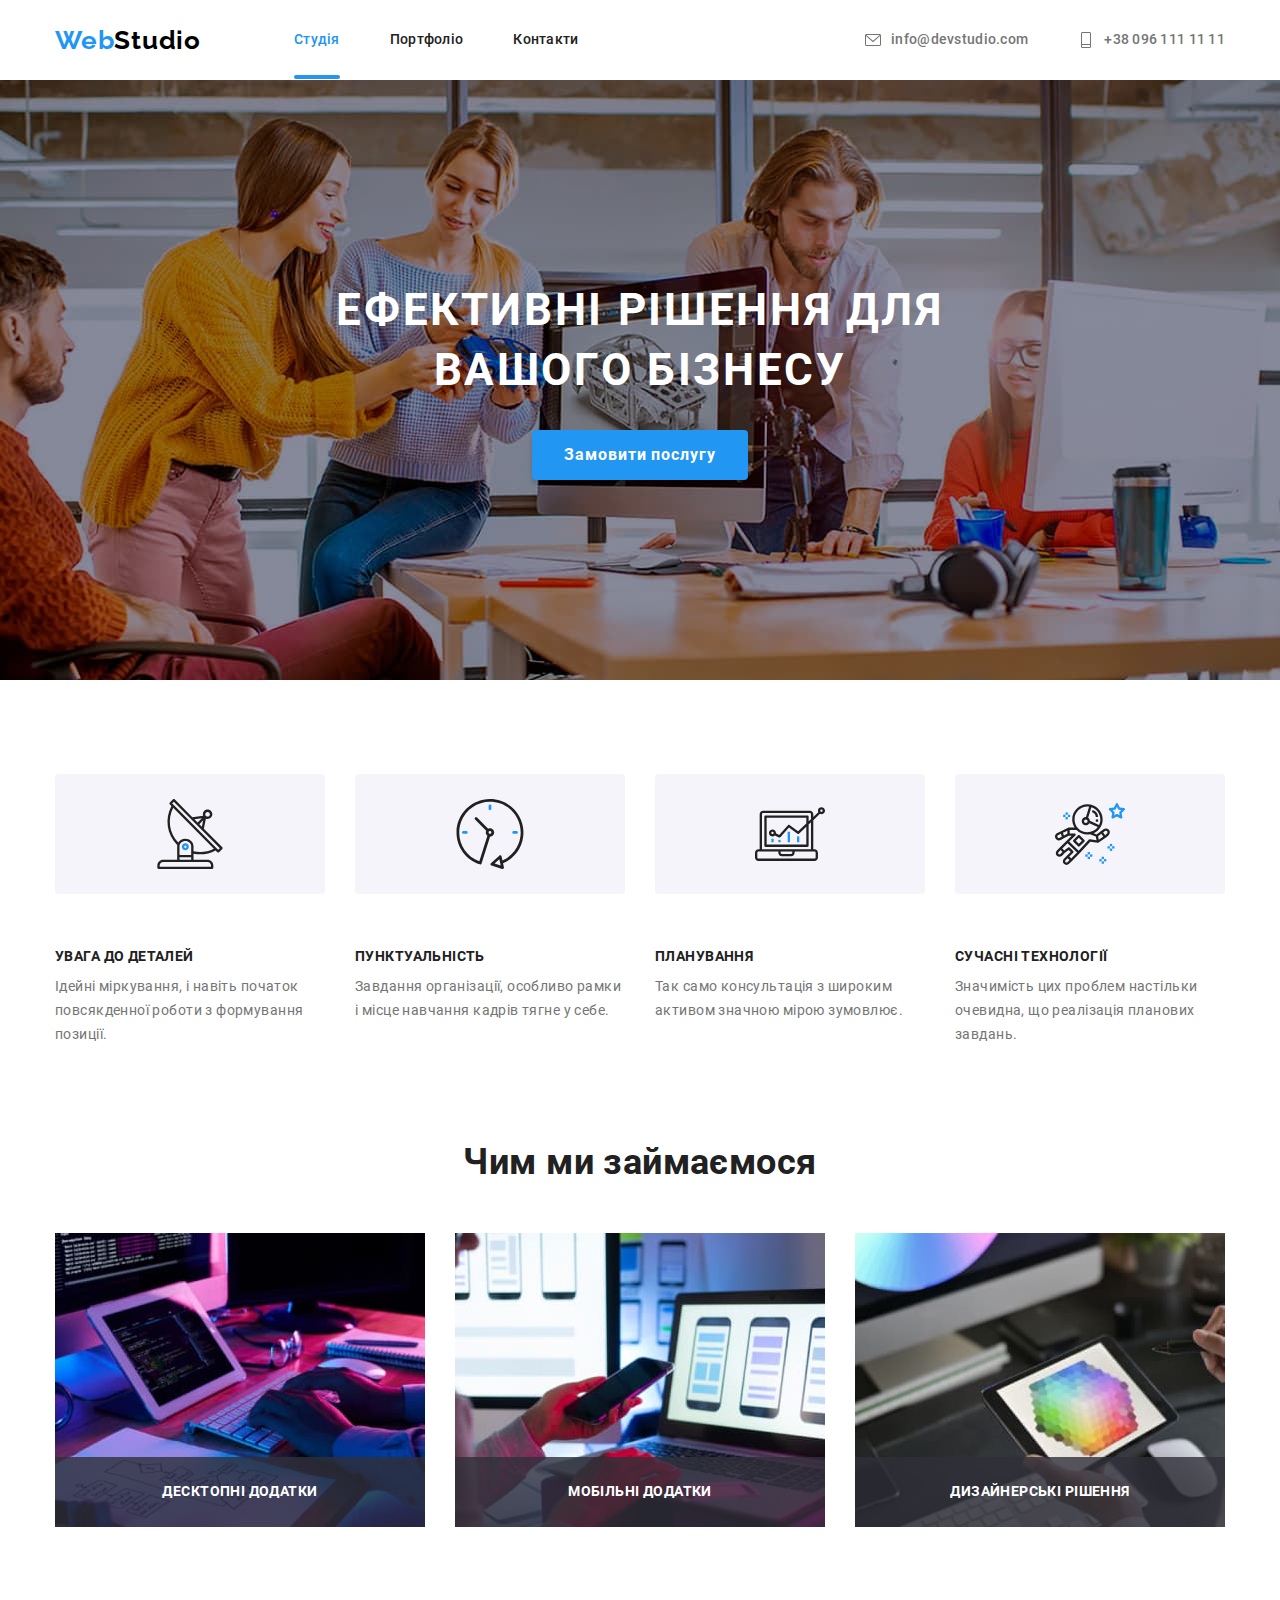
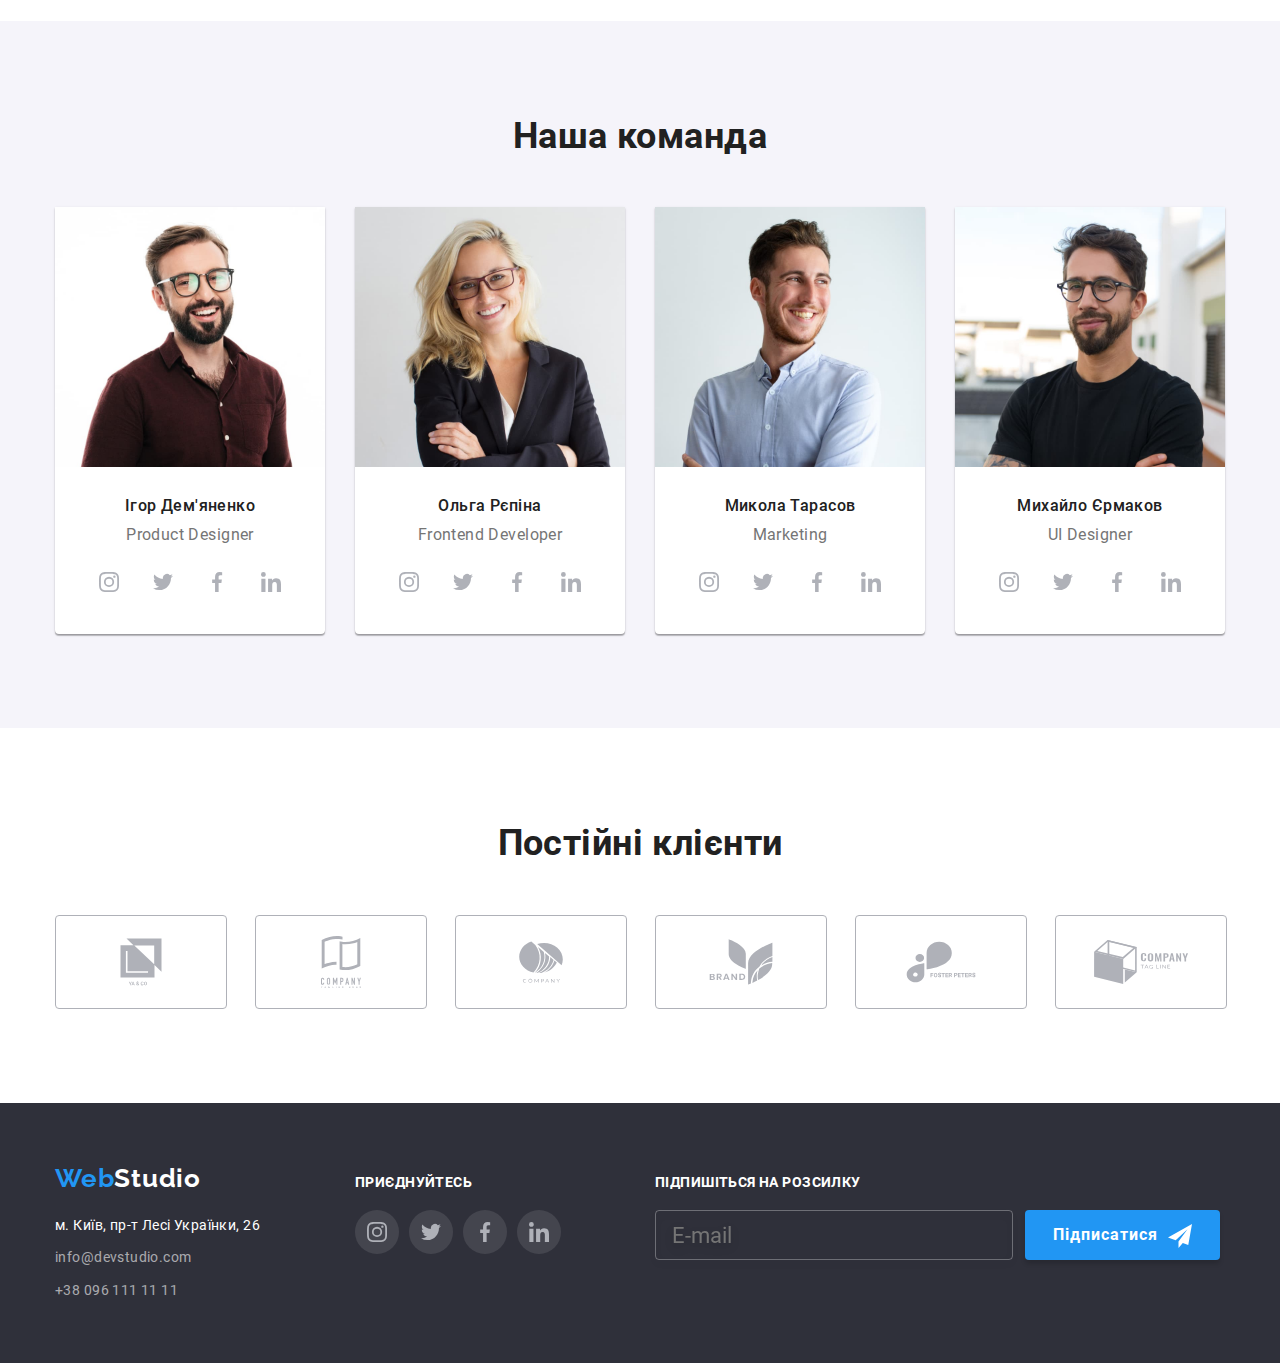
==== commit 817134f4: "Здається закінчив. Відправляю ментору." ====
--- a/index.html
+++ b/index.html
@@ -1,521 +1,350 @@
 <!DOCTYPE html>
 <html lang="uk">
-  <head>
-    <meta charset="UTF-8" />
-    <meta http-equiv="X-UA-Compatible" content="IE=edge" />
-    <meta name="viewport" content="width=device-width, initial-scale=1.0" />
-    <title>Інтернет-агенція &laquo;WebStudio&raquo;</title>
-    <link rel="icon" href="favicon.ico" />
-    <link rel="stylesheet" href="styles/normalize.css" />
-    <!-- <link rel="stylesheet" href="styles/some-markup.css"> -->
-    <link rel="stylesheet" href="styles/style.css" />
-    <link rel="stylesheet" href="styles/svg.css" />
-  </head>
-
-  <body>
-    <!-- ЗАГОЛОВОК -->
-    <header class="container header">
-      <a class="logotype this-page" title="Поточна сторінка"
-        ><span class="highlight-logo">Web</span>Studio</a
-      >
-
-      <nav class="page-navigation">
-        <ul class="navigation-list header-list">
-          <li class="navigation-item">
-            <a class="navigation-link this-page" title="Поточна сторінка"
-              >Студія</a
-            >
-          </li>
-          <li class="navigation-item">
-            <a class="navigation-link" href="portfolio.html">Портфоліо</a>
-          </li>
-          <li class="navigation-item">
-            <a class="navigation-link" href="#">Контакти</a>
-          </li>
-        </ul>
-      </nav>
+
+<head>
+  <meta charset="UTF-8" />
+  <meta http-equiv="X-UA-Compatible" content="IE=edge" />
+  <meta name="viewport" content="width=device-width, initial-scale=1.0" />
+  <title>Інтернет-агенція &laquo;WebStudio&raquo;</title>
+  <link rel="icon" href="favicon.ico" />
+  <link rel="stylesheet" href="styles/normalize.css" />
+  <link rel="stylesheet" href="styles/fonts.css" />
+  <link rel="stylesheet" href="styles/style.css" />
+  <link rel="stylesheet" href="styles/svg.css" />
+</head>
+
+<body>
+  <!-- ЗАГОЛОВОК -->
+  <header class="container header">
+    <a class="logotype this-page" title="Поточна сторінка"><span class="highlight-logo">Web</span>Studio</a>
+    <nav class="page-navigation">
       <ul class="navigation-list header-list">
         <li class="navigation-item">
-          <a
-            class="navigation-link navigation-contacts"
-            href="mailto:info@devstudio.com"
-            >info@devstudio.com</a
-          >
+          <a class="navigation-link this-page" title="Поточна сторінка">Студія</a>
         </li>
         <li class="navigation-item">
-          <a
-            class="navigation-link navigation-contacts"
-            href="tel:+380961111111"
-            >+38 096 111 11 11</a
-          >
+          <a class="navigation-link" href="portfolio.html">Портфоліо</a>
+        </li>
+        <li class="navigation-item">
+          <a class="navigation-link" href="#">Контакти</a>
         </li>
       </ul>
-    </header>
-
-    <!-- ОСНОВНА ЧАСТИНА -->
-    <main>
-      <!-- Банер для замовлення послуги -->
-      <div class="dark-wrapper promo-image">
-        <section class="container order">
-          <h1 class="main-title">
-            Ефективні рішення для <br />
-            вашого бізнесу
-          </h1>
-          <button class="button" type="button">Замовити послугу</button>
-        </section>
-      </div>
-
-      <!-- Переваги -->
-      <div class="light-wrapper">
-        <section class="container">
-          <h2 class="visually-hidden">Наші переваги</h2>
-          <ul class="navigation-list advantages-list">
+    </nav>
+    <ul class="navigation-list header-list">
+      <li class="navigation-item">
+        <a class="navigation-link navigation-contacts" href="mailto:info@devstudio.com"><span class="letter-ico"></span>info@devstudio.com</a>
+      </li>
+      <li class="navigation-item">
+        <a class="navigation-link navigation-contacts" href="tel:+380961111111"><span class="phone-ico"></span>+38 096 111 11 11</a>
+      </li>
+    </ul>
+  </header>
+  </div>
+
+  <!-- ОСНОВНА ЧАСТИНА -->
+  <main>
+    <!-- Банер для замовлення послуги -->
+    <div class="dark-wrapper promo-image">
+      <section class="container order">
+        <h1 class="main-title">
+          Ефективні рішення для <br />
+          вашого бізнесу
+        </h1>
+        <button class="button" type="button">Замовити послугу</button>
+      </section>
+    </div>
+
+    <!-- Переваги -->
+    <div class="white-wrapper">
+      <section class="container">
+        <h2 class="visually-hidden">Наші переваги</h2>
+        <ul class="navigation-list advantages-list">
+          <li class="navigation-item">
+            <span class="advantages-icon"></span>
+            <h3 class="section-sub-title">Увага до деталей</h3>
+            <p class="advantages-text">
+              Ідейні міркування, і навіть початок повсякденної роботи з
+              формування позиції.
+            </p>
+          </li>
+          <li class="navigation-item">
+            <span class="advantages-icon"></span>
+            <h3 class="section-sub-title">Пунктуальність</h3>
+            <p class="advantages-text">
+              Завдання організації, особливо рамки і місце навчання кадрів
+              тягне у себе.
+            </p>
+          </li>
+          <li class="navigation-item">
+            <span class="advantages-icon"></span>
+            <h3 class="section-sub-title">Планування</h3>
+            <p class="advantages-text">
+              Так само консультація з широким активом значною мірою зумовлює.
+            </p>
+          </li>
+          <li class="navigation-item">
+            <span class="advantages-icon"></span>
+            <h3 class="section-sub-title">Сучасні технології</h3>
+            <p class="advantages-text">
+              Значимість цих проблем настільки очевидна, що реалізація
+              планових завдань.
+            </p>
+          </li>
+        </ul>
+      </section>
+    </div>
+
+    <!-- Чим ми займаємося -->
+    <div class="white-wrapper">
+      <section class="container">
+        <h2 class="section-title">Чим ми займаємося</h2>
+        <ul class="navigation-list occupation-list">
+          <li class="navigation-item">
+            <div class="relative-box">
+              <h3 class="section-sub-title occupation-sub-title">
+                Десктопні додатки
+              </h3>
+              <img class="image-block" src="images/occupation-01.jpg" width="370" height="294" alt="Програміст за алгоритмом, щось там кодить." />
+            </div>
+          </li>
+          <li class="navigation-item">
+            <div class="relative-box">
+              <h3 class="section-sub-title occupation-sub-title">
+                Мобільні додатки
+              </h3>
+              <img class="image-block" src="images/occupation-02.jpg" width="370" height="294" alt="Дизайнер створює адаптивну сторінку для смартфона." />
+            </div>
+          </li>
+          <li class="navigation-item">
+            <div class="relative-box">
+              <h3 class="section-sub-title occupation-sub-title">
+                Дизайнерські рішення
+              </h3>
+              <img class="image-block" src="images/occupation-03.jpg" width="370" height="294" alt="Дизайнер на планшеті підбирає кольори." />
+            </div>
+          </li>
+        </ul>
+      </section>
+    </div>
+
+    <!-- Наша команда -->
+    <div class="light-wrapper ">
+      <section class="container">
+        <h2 class="section-title">Наша команда</h2>
+        <ul class="navigation-list team-list">
+          <li class="navigation-item">
+            <img class="team-image" src="images/team-demjanenko.jpg" width="270" height="260" alt="Бородатий хлоп." />
+
+            <!-- У розмітку додав DIV котрий разом з усім дочірнім контентом центрується вертикально якщо в сусідніх картках має місце переповнення інформації -->
+
+            <div class="team-inner-box">
+              <h3 class="team-sub-title">Ігор Дем'яненко</h3>
+              <p class="team-text" lang="en">Product Designer</p>
+            </div>
+
+            <!-- Посилання на соцмережі. Окремо від інфи про team-person бо якщо кількість інфи про кожного з них буде різна й багато тоді "кнопочки" вирівнюються знизу карточки -->
+
+            <ul class="navigation-list social-list">
+              <li class="navigation-item">
+                <a class="navigation-link instagram-ico" href="#"><span class="visually-hidden">Інстаграм</span></a>
+              </li>
+              <li class="navigation-item">
+                <a class="navigation-link twitter-ico" href="#"><span class="visually-hidden">Твіттер</span></a>
+              </li>
+              <li class="navigation-item">
+                <a class="navigation-link facebook-ico" href="#"><span class="visually-hidden">Фейсбук</span></a>
+              </li>
+              <li class="navigation-item">
+                <a class="navigation-link linkedin-ico" href="#"><span class="visually-hidden" lang="en">Linkedin</span></a>
+              </li>
+            </ul>
+          </li>
+
+          <li class="navigation-item">
+            <img class="team-image" src="images/team-repina.jpg" width="270" height="260" alt="Файна білявка." />
+            <div class="team-inner-box">
+              <h3 class="team-sub-title">Ольга Рєпіна</h3>
+              <p class="team-text" lang="en">Frontend Developer</p>
+            </div>
+            <!-- Посилання на соцмережі члена команди-->
+            <ul class="navigation-list social-list">
+              <li class="navigation-item">
+                <a class="navigation-link instagram-ico" href="#"><span class="visually-hidden">Інстаграм</span></a>
+              </li>
+              <li class="navigation-item">
+                <a class="navigation-link twitter-ico" href="#"><span class="visually-hidden">Твіттер</span></a>
+              </li>
+              <li class="navigation-item">
+                <a class="navigation-link facebook-ico" href="#"><span class="visually-hidden">Фейсбук</span></a>
+              </li>
+              <li class="navigation-item">
+                <a class="navigation-link linkedin-ico" href="#"><span class="visually-hidden" lang="en">Linkedin</span></a>
+              </li>
+            </ul>
+          </li>
+          <li class="navigation-item">
+            <img class="team-image" src="images/team-tarasov.jpg" width="270" height="260" alt="Веселий маркетолог." />
+            <div class="team-inner-box">
+              <h3 class="team-sub-title">Микола Тарасов</h3>
+              <p class="team-text" lang="en">Marketing</p>
+              <!-- Посилання на соцмережі члена команди-->
+            </div>
+            <ul class="navigation-list social-list">
+              <li class="navigation-item">
+                <a class="navigation-link instagram-ico" href="#"><span class="visually-hidden">Інстаграм</span></a>
+              </li>
+              <li class="navigation-item">
+                <a class="navigation-link twitter-ico" href="#"><span class="visually-hidden">Твіттер</span></a>
+              </li>
+              <li class="navigation-item">
+                <a class="navigation-link facebook-ico" href="#"><span class="visually-hidden">Фейсбук</span></a>
+              </li>
+              <li class="navigation-item">
+                <a class="navigation-link linkedin-ico" href="#"><span class="visually-hidden" lang="en">Linkedin</span></a>
+              </li>
+            </ul>
+          </li>
+          <li class="navigation-item">
+            <img class="team-image" src="images/team-ermakov.jpg" width="270" height="260" alt="Дизайнер на вулиці." />
+            <div class="team-inner-box">
+              <h3 class="team-sub-title">Михайло Єрмаков</h3>
+              <p class="team-text" lang="en">UI Designer</p>
+            </div>
+            <!-- Посилання на соцмережі члена команди-->
+            <ul class="navigation-list social-list">
+              <li class="navigation-item">
+                <a class="navigation-link instagram-ico" href="#"><span class="visually-hidden">Інстаграм</span></a>
+              </li>
+              <li class="navigation-item">
+                <a class="navigation-link twitter-ico" href="#"><span class="visually-hidden">Твіттер</span></a>
+              </li>
+              <li class="navigation-item">
+                <a class="navigation-link facebook-ico" href="#"><span class="visually-hidden">Фейсбук</span></a>
+              </li>
+              <li class="navigation-item">
+                <a class="navigation-link linkedin-ico" href="#"><span class="visually-hidden" lang="en">Linkedin</span></a>
+              </li>
+            </ul>
+          </li>
+        </ul>
+      </section>
+    </div>
+
+    <!-- Постійні клієнти -->
+    <div class="white-wrapper">
+      <section class="container">
+        <h2 class="section-title">Постійні клієнти</h2>
+
+        <!-- * Якщо додавати SVG як файл у тезі <object data="*.svg"> то не буде працювати властивість fill: при hover-стані на батьківському елементі <a>. Тобто, щоб спрацювало fill треба звертатися суто до класу svg-елемента .svg-link {fill: red}, а звернення накшалт a:hover .svg-link {fill: red} не працює. А вданному випадку каскадна стилізація працює! -->
+
+        <ul class="navigation-list clients-list">
+          <li class="navigation-item">
+            <a class="navigation-link clients-link" href="#">
+              <svg width="106" height="60" class="svg-link" xmlns="http://www.w3.org/2000/svg" viewBox="0 0 106 60" xml:space="preserve">
+                <path d="m38.5 6.6 7 6.6h-13v32.2h34V33.1l7 6.6V6.6h-35zm27.7 25.7L46.3 13.5h19.9v18.8zM60 40.7H37.9V19.1h1.6v20.2h20.6l-.1 1.4zm-16.9 9-.8 1.7-.8-1.7h-.7l1.2 2.2v1.3h.6v-1.3l1.2-2.2h-.7zm1 3.6.3-.8h1.4l.3.8h.6l-1.3-3.6h-.6l-1.3 3.6h.6zm1-2.8.5 1.5h-1l.5-1.5zm3.3 1.3c-.1.1-.1.3-.1.5 0 .3.1.5.3.7.2.2.5.3.8.3.3 0 .7-.1.9-.3l.2.2h.7l-.5-.6c.2-.3.3-.6.3-1.1h-.5c0 .2 0 .5-.1.7l-.7-.8.2-.2c.2-.1.3-.2.4-.4.1-.1.1-.3.1-.4 0-.2-.1-.4-.2-.6-.2-.2-.4-.2-.6-.2-.3 0-.5.1-.7.2-.3.3-.4.5-.4.8 0 .1 0 .2.1.4.1.1.2.3.3.4-.3.1-.4.3-.5.4zm1.6.8c-.2.1-.4.2-.6.2-.2 0-.3-.1-.4-.2s-.2-.2-.2-.4.1-.4.3-.5l.1-.1.8 1zm-.7-1.5c-.2-.2-.3-.4-.3-.5s0-.2.1-.3c.1-.1.2-.1.3-.1s.2 0 .3.1c.1.1.1.1.1.2s-.1.3-.2.3l-.1.1-.2.2zm5.8 1.9c.2-.2.4-.5.4-.9h-.6c0 .3-.1.4-.2.5s-.3.2-.5.2c-.3 0-.5-.1-.6-.3-.1-.2-.2-.5-.2-.9v-.3c0-.4.1-.7.2-.9.1-.2.4-.3.6-.3s.4.1.5.2c.1.1.2.3.2.6h.6c0-.4-.2-.7-.4-.9-.2-.2-.6-.3-.9-.3-.3 0-.5.1-.8.2-.2.1-.4.3-.5.6-.1.3-.2.6-.2.9v.3c0 .3.1.6.2.9.1.2.3.4.5.6.2.1.5.2.7.2.5-.1.8-.2 1-.4zm3.7-.5c.1-.3.2-.6.2-.9v-.2c0-.3-.1-.7-.2-.9-.1-.3-.3-.5-.5-.6s-.5-.2-.8-.2-.5.1-.8.2c-.2.1-.4.3-.5.6s-.2.6-.2.9v.2c0 .3.1.6.2.9.1.3.3.5.5.6s.5.2.8.2.5-.1.8-.2c.2-.1.3-.4.5-.6zm-.7-2c.1.2.2.5.2.9v.2c0 .4-.1.7-.2.9s-.4.3-.6.3c-.3 0-.5-.1-.6-.3-.2-.2-.2-.5-.2-.9v-.2c0-.4.1-.7.2-.9.2-.2.4-.3.6-.3.2 0 .4.1.6.3z" />
+              </svg>
+            </a>
+          </li>
+
+          <li class="navigation-item">
+            <a class="navigation-link clients-link" href="#">
+              <svg width="106" height="60" class="svg-link" xmlns="http://www.w3.org/2000/svg" viewBox="0 0 106 60" xml:space="preserve">
+                <path d="M50.1 6.9h-2.4c-3.7.2-7.3 1.2-10.6 2.7l-.5.2V32l1-.3c.9-.3 1.8-.6 2.8-.8 2.6-.7 5.4-1 8.1-1.1v2.9h-1.2c-2.1.1-4.2.4-6.2 1-2.6.6-5.1 1.6-7.4 2.9V8.1c2.4-1.4 5.1-2.5 7.8-3.2 2.5-.6 4.9-.9 7.4-.9h.4c.5 0 1 0 1.5.1 1.2.1 2.5.3 3.7.6v2.9c-1.2-.3-2.3-.4-3.5-.5h-.1c-.3-.1-.6-.2-.8-.2zm5.1 3c.6 0 1.3.1 2 .1 2.6 0 5.2-.3 7.7-1 2.6-.6 5.1-1.6 7.4-2.9V34c-2.4 1.4-5.1 2.5-7.8 3.2-2.4.6-4.9.9-7.3.9-1.9 0-3.7-.2-5.6-.7V9.3c.4.1.9.2 1.3.3.7.1 1.5.2 2.3.3zm14.1.2-1 .3c-.9.3-1.9.6-2.8.8-2.7.8-5.5 1.1-8.4 1.1-.7 0-1.3 0-1.9-.1l-.8-.1V35l.7.1c.6.1 1.3.1 2 .1 2.2 0 4.5-.3 6.6-.9 1.8-.4 3.5-1.1 5.2-1.9l.4-.2V10.1zM35.7 46.2c-.1-.2-.3-.3-.5-.3-.2-.1-.4-.1-.6-.1-.2 0-.4 0-.7.1-.2.1-.4.2-.5.3-.1.1-.3.3-.3.5-.1.2-.1.4-.1.6v3.8c0 .3 0 .5.1.8.1.2.2.4.4.5s.3.2.5.3.4.1.6.1c.2 0 .4 0 .6-.1s.4-.2.5-.4c.2-.2.3-.3.4-.5.1-.2.1-.4.1-.6v-.4h-1v.3c0 .1 0 .2-.1.3 0 .1-.1.2-.1.2-.1 0-.1.1-.2.1h-.5c-.1 0-.2-.1-.2-.2-.1-.1-.1-.2-.1-.4v-3.5c0-.2 0-.4.1-.6l.2-.2c.1 0 .2-.1.3 0 .1 0 .2 0 .2.1s.2 0 .2.1c.1.1.2.3.2.5v.3h1v-.4c0-.2 0-.5-.1-.7-.1-.2-.2-.3-.4-.5zm5.9 0c-.3-.3-.7-.4-1.1-.4-.2 0-.4 0-.6.1-.2.1-.4.2-.5.3-.2.1-.3.3-.4.5s-.1.5-.1.7V51c0 .3 0 .5.1.7s.2.4.4.5c.2.1.3.2.5.3.2.1.4.1.6.1s.4 0 .6-.1c.2-.1.4-.2.5-.3.2 0 .3-.2.4-.4s.2-.5.1-.7v-3.6c0-.3 0-.5-.1-.7-.1-.3-.2-.5-.4-.6zm-.4 4.9v.3c0 .1-.1.2-.2.2-.1.1-.3.2-.5.2s-.3-.1-.5-.2l-.2-.2v-4.2c.1-.1.2-.2.2-.3.1-.1.3-.2.5-.2s.3.1.5.2c0 .1.1.2.1.2l.1 4zm8.2 1.6v-6.9h-1l-1.3 3.6-1.3-3.6h-.9v6.9h1v-4.2l1 3h.5l1-3v4.2h1zm5.6-6.4c-.2-.2-.3-.3-.6-.4-.2-.1-.5-.1-.7-.1h-1.5v6.9h1V50h.5c.3 0 .6-.1.9-.2.2-.1.4-.3.5-.5.1-.2.2-.4.2-.6 0-.3.1-.5.1-.8s0-.7-.1-1c0-.2-.2-.4-.3-.6zm-.5 2.1c0 .1 0 .2-.1.4-.1.1-.1.2-.3.2-.1.1-.3.1-.5.1h-.4v-2.3h.5c.2 0 .3 0 .4.1s.2.1.2.3c.1.1.1.3.1.4v.5c.1 0 .1.1.1.3zm5.1-2.6h-.8l-1.5 6.9h1l.3-1.5h1.3l.3 1.5h1l-1.6-6.9zm-.9 4.5.5-2.5.5 2.5h-1zm7.2-.3-1.5-4.2h-.9v6.9h1v-4.1l1.5 4.1h.9v-6.9h-1V50zm6-4.2-.8 2.7-.8-2.7h-1l1.3 4v2.9h1v-2.9l1.3-4h-1zM33 54.6h.5V56h.3v-1.3h.5v-.3H33v.2zm4-.2-.6 1.6h.3l.1-.4h.6l.2.4h.4l-.6-1.6H37zm-.1.9.2-.6.2.6h-.4zm4 .1h.4v.2c-.1.1-.2.1-.4.1h-.2c-.1 0-.1-.1-.2-.1-.1-.1-.1-.3-.1-.4 0-.4.2-.5.5-.5.1 0 .2 0 .2.1.1 0 .1.1.1.2l.3-.1c-.1-.3-.3-.5-.7-.5-.2 0-.4.1-.6.2-.1.1-.1.2-.2.3 0 .1-.1.2 0 .3 0 .2.1.4.2.6.1.1.2.1.3.2h.4c.3 0 .5-.1.7-.3v-.6h-.7v.3zm4-1h-.3V56h1.1v-.3h-.8v-1.3zm3.4 0H48V56h.3v-1.6zm3.3 1-.6-1h-.3V56h.3v-1l.6 1h.3v-1.6h-.3v1zm3-.1h.8V55h-.8v-.4h.9v-.3h-1.2V56h1.2v-.3h-.9v-.4zm7.3-.3h-.6v-.6H61V56h.3v-.7h.6v.7h.3v-1.6h-.3v.6zm3 .3h.8V55h-.8v-.4h.9v-.3h-1.2V56h1.2v-.3h-.9v-.4zm4.1 0c.3 0 .4-.2.4-.4v-.2c0-.1-.1-.1-.1-.2-.1-.1-.3-.1-.5-.1h-.7V56h.3v-.7h.3l.1.1.3.5h.4l-.2-.3c0-.1-.1-.2-.3-.3zm-.3-.3h-.2v-.4h.6l.1.1c.1.1 0 .1 0 .1v.1s0 .1-.1.1c-.2 0-.3.1-.4 0zm3.4.3h.8V55h-.8v-.4h.9v-.3h-1.2V56H73v-.3h-.9v-.4z" />
+              </svg>
+            </a>
+          </li>
+
+          <li class="navigation-item">
+            <a class="navigation-link clients-link" href="#">
+              <svg width="106" height="60" class="svg-link" xmlns="http://www.w3.org/2000/svg" viewBox="0 0 106 60" xml:space="preserve">
+                <path d="m38 49.8.3.2c-.2.2-.4.3-.6.4-.3.1-.6.1-.9.1s-.6 0-.8-.1-.4-.2-.6-.4c-.2-.2-.3-.4-.4-.6-.1-.2-.1-.5-.1-.7 0-.3 0-.5.1-.7.1-.2.3-.4.4-.6.2-.2.4-.3.7-.4.3-.1.6-.1.8-.1.3 0 .5 0 .8.1.2.1.4.2.6.4l-.3.2h-.2l-.1-.1-.1-.1c-.1 0-.1-.1-.2-.1-.1.1-.2.1-.2.1H37c-.2 0-.4 0-.6.1-.2.1-.3.2-.5.3-.1.1-.2.3-.3.4-.1.2-.1.4-.1.6 0 .2 0 .4.1.6.1.2.2.3.3.4.1.1.3.2.5.3.2.1.4.1.6.1h.3c.2 0 .4-.1.5-.2 0 0 0-.1.2-.2 0 .1 0 0 0 0zm6.3-1c0 .3 0 .5-.1.7-.1.2-.2.4-.4.6-.2.2-.4.3-.6.4-.5.2-1.1.2-1.7 0-.2-.1-.5-.2-.6-.4-.2-.2-.3-.4-.4-.6-.2-.5-.2-1 0-1.5.1-.2.2-.4.4-.6.2-.2.4-.3.6-.4.5-.2 1.1-.2 1.7 0 .2.1.5.2.6.4.2.2.3.4.4.6.1.2.1.5.1.8zm-.5 0c0-.2 0-.4-.1-.6-.1-.2-.2-.3-.3-.4-.1-.1-.3-.2-.5-.3-.4-.1-.8-.1-1.2 0-.2.1-.3.2-.5.3-.1.1-.2.3-.3.4-.1.4-.1.8 0 1.2.1.2.2.3.3.4.1.1.3.2.5.3.4.1.8.1 1.2 0 .2-.1.3-.2.5-.3.1-.1.2-.3.3-.4 0-.2.1-.4.1-.6zm4.7.6.1.1s0-.1.1-.1c0 0 0-.1.1-.1l1.4-2.2.1-.1h.5v3.6h-.6v-2.8L48.8 50s0 .1-.1.1h-.3s-.1 0-.1-.1L47 47.8v2.8h-.5V47h.5s.1 0 .1.1l1.4 2.3c.1-.1.1-.1 0 0zm5.3-.2v1.3h-.6v-3.6h1.2c.2 0 .5 0 .7.1.2 0 .3.1.5.2.1.1.2.2.3.4.1.1.1.3.1.5s0 .3-.1.5c-.1.1-.2.3-.3.4s-.3.2-.5.2c-.2.1-.4.1-.7.1.1 0-.6-.1-.6-.1zm0-.4h.7c.1 0 .3 0 .4-.1.1 0 .2-.1.3-.2l.2-.2c0-.1.1-.2.1-.3s0-.2-.1-.3c0-.1-.1-.2-.2-.2-.2-.1-.5-.2-.7-.2h-.7v1.5zm7.3 1.7h-.5l-.1-.1-.4-.9h-1.9l-.2.9s0 .1-.1.1h-.6l1.6-3.6h.6s1.7 3.6 1.6 3.6zm-2.7-1.3h1.5l-.6-1.5c0-.1-.1-.2-.1-.3l-.1.2c0 .1 0 .1-.1.2l-.6 1.4zm5-2.2c.1 0 .1 0 0 0l2.5 2.8v-2.7h.5v3.6H66s-.1 0-.1-.1l-2.4-2.7v2.8H63v-3.6l.4-.1zm7 2.1v1.4h-.5v-1.4l-1.5-2.2h.6l.1.1.9 1.4c0 .1.1.1.1.2s0 .1.1.2l.1-.2c0-.1.1-.1.1-.2l.9-1.4s0-.1.1-.1h.6l-1.6 2.2zM48.3 41c.2 0 .5 0 .7.1 3.7-1.4 6.8-3.8 8.9-6.7 2.2-3 3.3-6.4 3.2-9.9L57 21c.8 3.7.4 7.6-1.1 11.1-1.5 3.4-4.2 6.5-7.6 8.9z" />
+                <path d="M46.8 40.8h.2c3.7-2.3 6.5-5.5 8.1-9.2 1.6-3.7 1.8-7.7.7-11.6L50 15c2.3 4.1 3.3 8.7 2.7 13.3s-2.5 8.9-5.9 12.5zm19.6-12.3c-1 3.8-3.4 7.3-6.8 9.9-1 .8-2.1 1.4-3.2 2 2.8-.7 5.4-2 7.5-3.7s3.8-3.8 4.9-6.2l-2.4-2z" />
+                <path d="m65.6 28-3.3-2.9c-.1 3.3-1.1 6.5-3.1 9.3-2 2.8-4.8 5.1-8.2 6.7.7 0 1.5 0 2.2-.1 3.1-1.1 5.9-2.9 8.1-5.2 2.1-2.3 3.6-5 4.3-7.8zM47.3 12.9l-4-3.5c-3.5 1.2-6.6 3.3-8.8 6-2.1 2.8-3.3 6-3.3 9.3 0 3.7 1.4 7.2 4 10.1 2.6 2.9 6.2 4.9 10.3 5.8 3.6-3.9 5.8-8.6 6.1-13.6.4-5-1.2-10-4.3-14.1zm27.5 14.5c0-4.3-2-8.5-5.5-11.6S61 11 56 11c-2.3 0-4.6.4-6.8 1.1l24.4 21.2c.7-1.9 1.2-3.9 1.2-5.9z" />
+              </svg>
+            </a>
+          </li>
+
+          <li class="navigation-item">
+            <a class="navigation-link clients-link" href="#">
+              <svg width="106" height="60" class="svg-link" xmlns="http://www.w3.org/2000/svg" viewBox="0 0 106 60" xml:space="preserve">
+                <path d="M26.5 45.3c.2.3.4.6.4 1 0 .2 0 .5-.1.7s-.2.4-.4.6c-.5.3-1.1.5-1.7.5h-3v-6.2h2.8c.6 0 1.1.1 1.6.4.2.1.3.3.4.5.1.1.2.3.2.5 0 .3-.1.7-.3.9-.2.2-.5.4-.9.5.5.1.8.3 1 .6zm-3.4-1h1.2c.3 0 .6-.1.8-.2.1-.1.2-.2.2-.3s.1-.2.1-.3 0-.2-.1-.3c0-.1-.1-.2-.2-.3-.2-.2-.5-.2-.8-.2h-1.2v1.6zm2.2 2.4c.1-.1.2-.2.2-.3s.1-.2.1-.3 0-.2-.1-.3c-.1-.1-.1-.2-.2-.3-.2-.2-.5-.2-.8-.2h-1.3V47h1.3c.1-.1.5-.1.8-.3zm7 1.2-1.6-2.4h-.6v2.4h-1.4v-6.2h2.6c.6 0 1.3.1 1.8.5.4.3.6.8.6 1.2s-.1.9-.4 1.3c-.3.3-.8.6-1.2.6l1.7 2.5h-1.5v.1zm-2.1-3.2h1.1c.8 0 1.2-.3 1.2-.9 0-.1 0-.3-.1-.4-.1-.1-.1-.2-.2-.3-.2-.2-.6-.3-.9-.3h-1.1c-.1 0-.1 1.9 0 1.9zm9.6 2H37l-.5 1.2h-1.4l2.5-6.1h1.5l2.5 6.1h-1.4c.1 0-.4-1.2-.4-1.2zm-.5-1-1-2.6-1 2.6h2zm9.7 2.2h-1.3l-3-4.2v4.2h-1.3v-6.2h1.3l3 4.2v-4.2h1.4v6.2H49zm7.8-1.5c-.3.5-.7.8-1.2 1.1-.6.3-1.2.4-1.9.4h-2.4v-6.2h2.4c.7 0 1.3.1 1.9.4.5.2.9.6 1.2 1.1s.4 1.1.4 1.6-.1 1.1-.4 1.6zm-1.5-.1c.4-.4.6-.9.6-1.5 0-.5-.2-1.1-.6-1.5-.5-.4-1.1-.6-1.7-.5h-.9v4h.9c.5.1 1.2-.1 1.7-.5zm-14.6-39s17.4 6 17.1 14.8v14.8s-17.4-6-17.1-14.8V7.3zm32.6 26.1c3.3-2.1 7.1-3.4 11.1-3.7v-4.6c-4.6 1.5-8.6 4.4-11.1 8.3z" />
+                <path d="M71.3 34.7c2.7-5 7.4-8.8 13.1-10.7V10.7s-24.8 8.6-24.3 21v21s1.1-.4 2.8-1.1c0-.7 0-1.3.1-2 .4-5.8 3.4-11.1 8.3-14.9z" />
+                <path d="M68.8 42.5c.1-1.5.4-2.9.9-4.3-3 3.2-4.8 7.2-5.2 11.5 0 .4-.1.8-.1 1.2 1.4-.6 3.1-1.4 4.8-2.3-.4-2-.5-4-.4-6.1zm1 .1c-.2 1.8-.1 3.7.3 5.5 6.8-3.7 14.4-9.5 14.1-16.4v-.6c-4.8.5-9.4 2.4-12.9 5.5-.7 2-1.2 4-1.5 6z" />
+              </svg>
+            </a>
+          </li>
+
+          <li class="navigation-item">
+            <a class="navigation-link clients-link" href="#">
+              <svg width="106" height="60" class="svg-link" xmlns="http://www.w3.org/2000/svg" viewBox="0 0 106 60" xml:space="preserve">
+                <path d="M31.8 22.1c-2.4 0-4.3 1.7-4.3 3.9 0 2.1 1.9 3.9 4.3 3.9s4.3-1.7 4.3-3.9c.1-2.2-1.9-3.9-4.3-3.9zm32-1.2c0-3-1.3-5.8-3.7-7.9-2.3-2.1-5.5-3.3-8.9-3.3-3.3 0-6.5 1.2-8.9 3.3-2.4 2.1-3.7 4.9-3.7 7.9v16.3c.2 0 25.2-2.5 25.2-16.3zM18.7 42.5c0 2.1.9 4 2.6 5.5 1.7 1.5 3.9 2.3 6.2 2.3s4.5-.8 6.2-2.3c1.6-1.5 2.6-3.4 2.6-5.5V31.2c-.1 0-17.6 1.7-17.6 11.3zm8.7 2.1c-.5 0-.9-.1-1.3-.3s-.7-.5-.8-.9c-.2-.4-.2-.8-.1-1.2.1-.4.3-.8.6-1 .3-.3.7-.5 1.2-.6.4-.1.9 0 1.3.1.4.2.8.4 1 .7.3.3.4.7.4 1.1 0 .3-.1.5-.2.8-.1.2-.3.5-.5.7s-.5.3-.7.4c-.3.1-.6.2-.9.2zm17.7-1.1h-1.7v1.7h-.9v-4.3h2.8v.8h-1.9v1.1h1.7v.7zm4.2-.3c0 .4-.1.8-.2 1.1s-.4.6-.6.7c-.3.2-.6.3-.9.3-.4 0-.7-.1-.9-.3-.3-.2-.5-.4-.6-.7-.2-.3-.2-.7-.2-1.1V43c0-.4.1-.8.2-1.1.2-.3.4-.6.6-.7.3-.2.6-.3.9-.3.4 0 .7.1.9.3.3.2.5.4.6.7.2.3.2.7.2 1.1v.2zm-.8-.2c0-.4-.1-.8-.2-1-.2-.2-.4-.3-.7-.3-.3 0-.5.1-.7.3s-.2.6-.2 1v.2c0 .4.1.8.2 1 .2.2.4.4.7.4.3 0 .5-.1.7-.3s.2-.6.2-1V43zm3.7 1.1c0-.2-.1-.3-.2-.4-.1-.1-.3-.2-.6-.3s-.5-.2-.7-.3c-.5-.3-.7-.6-.7-1.1 0-.2.1-.4.2-.6.1-.2.3-.3.6-.4.2-.1.5-.2.8-.2s.6.1.8.2.4.3.6.5c.1.2.2.4.2.7h-.9c0-.2-.1-.3-.2-.5-.1-.1-.3-.2-.5-.2s-.4 0-.5.1c-.1.1-.2.2-.2.4 0 .1.1.3.2.3.1.1.3.2.6.3.5.2.9.3 1.1.6.2.2.3.5.3.8 0 .4-.1.7-.4.9-.3.2-.7.3-1.1.3-.3 0-.6-.1-.9-.2-.3-.1-.5-.3-.6-.5s-.2-.5-.2-.7h.8c0 .5.3.7.8.7.2 0 .4 0 .5-.1 0 0 .1-.2.2-.3zm4.7-2.4h-1.3v3.6h-.9v-3.6h-1.3V41h3.5v.7zm3.1 1.7h-1.7v1.1h2v.7h-2.9v-4.3h2.9v.8h-2v1H60v.7zm2.3.2h-.7v1.6h-.9v-4.3h1.6c.5 0 .9.1 1.2.3.3.2.4.5.4 1 0 .3-.1.5-.2.7-.1.2-.3.3-.6.5l.9 1.7h-.9l-.8-1.5zm-.7-.7h.7c.2 0 .4-.1.5-.2.1-.1.2-.3.2-.5s-.1-.4-.2-.5h-1.2v1.2zm5.4.8v1.5h-.9v-4.3h1.7c.3 0 .6.1.8.2s.4.3.6.5c.1.2.2.5.2.7 0 .4-.1.7-.4 1-.4.3-.8.4-1.3.4H67zm0-.7h.8c.2 0 .4-.1.5-.2.1-.1.2-.3.2-.5s-.1-.4-.2-.5c-.1-.1-.3-.1-.5-.1H67V43zm5.5.4h-1.7v1.1h2v.7h-2.9v-4.3h2.9v.8h-2v1h1.7v.7zm4.1-1.7h-1.3v3.6h-.9v-3.6h-1.3V41h3.5v.7zm3.1 1.7H78v1.1h2v.7h-2.9v-4.3H80v.8h-2v1h1.7v.7zm2.4.2h-.7v1.6h-.9v-4.3h1.6c.5 0 .9.1 1.2.3.3.2.4.5.4 1 0 .3-.1.5-.2.7s-.3.3-.6.5l.9 1.7h-.9l-.8-1.5zm-.7-.7h.7c.2 0 .4-.1.5-.2.1-.1.2-.3.2-.5s-.1-.4-.2-.5h-1.2c-.1 0-.1 1.2 0 1.2zm5.1 1.2c0-.2-.1-.3-.2-.4-.1-.1-.3-.2-.6-.3-.3-.1-.5-.2-.7-.3-.5-.3-.7-.6-.7-1.1 0-.2.1-.4.2-.6.1-.2.3-.3.6-.4.2-.1.5-.2.8-.2s.6.1.8.2c.2.1.4.3.6.5.1.2.2.4.2.7h-.9c0-.2-.1-.3-.2-.5-.1-.1-.3-.2-.5-.2s-.4 0-.5.1c-.1.1-.2.2-.2.4 0 .1.1.3.2.3.1.1.3.2.6.3.5.2.9.3 1.1.6.2.2.3.5.3.8 0 .4-.1.7-.4.9s-.7.3-1.1.3c-.3 0-.6-.1-.9-.2-.3-.1-.5-.3-.6-.5s-.2-.5-.2-.7h.9c0 .5.3.7.8.7.2 0 .4 0 .5-.1.1 0 .1-.2.1-.3z" />
+              </svg>
+            </a>
+          </li>
+
+          <li class="navigation-item">
+            <a class="navigation-link clients-link" href="#">
+              <svg width="106" height="60" class="svg-link" xmlns="http://www.w3.org/2000/svg" viewBox="0 0 106 60" xml:space="preserve">
+                <path d="M53.5 28.6c-.4-.6-.7-1.3-.6-2v-2.9c0-.9.2-1.6.6-2 .4-.5 1.1-.7 2.1-.7.9 0 1.6.2 2 .6.4.5.6 1.1.6 1.7v.7h-1.6v-1.4c0-.2-.1-.3-.2-.4-.2-.1-.4-.2-.6-.2-.2 0-.4 0-.6.2-.1.1-.2.3-.3.4 0 .2-.1.5-.1.7V27c0 .3 0 .7.2 1 .1.1.2.2.3.2.1.1.3.1.4.1.2 0 .4 0 .6-.2.1-.1.2-.3.2-.4 0-.2.1-.5.1-.7v-.7h1.5v.6c0 .6-.2 1.3-.6 1.8-.4.4-1 .6-2 .6-.9 0-1.6-.2-2-.7zm6.9.2c-.4-.4-.6-1.1-.6-2v-3c0-.9.2-1.5.6-1.9.4-.4 1.1-.7 2.1-.7s1.7.2 2.1.7c.4.4.6 1.1.6 1.9v3c0 .9-.2 1.5-.6 2s-1.1.7-2.1.7c-1-.1-1.7-.3-2.1-.7zm2.8-.8c.1-.3.2-.6.2-.9v-3.7c0-.3 0-.6-.2-.9-.1-.1-.2-.2-.3-.2-.1-.1-.3-.1-.4-.1-.1 0-.3 0-.4.1s-.3.1-.3.2c-.1.3-.2.6-.2.9V27c0 .3 0 .6.2.9.1.1.2.2.3.2.1.1.3.1.4.1.1 0 .3 0 .4-.1.1 0 .2 0 .3-.1zm3.9-6.7h1.8l1.3 5.6 1.4-5.6h1.7l.2 8.1h-1.3l-.1-5.6-1.3 5.6h-1l-1.4-5.6-.1 5.6H67l.1-8.1zm8.3 0h2.8c1.6 0 2.4.8 2.4 2.3s-.8 2.2-2.5 2.2h-1v3.6h-1.7v-8.1zm2.4 3.4h.5c.2 0 .3-.1.4-.2.2-.3.3-.6.2-.9 0-.2 0-.5-.1-.7 0-.1-.1-.2-.1-.2l-.2-.2c-.2-.1-.5-.1-.8-.1h-.6v2.4h.7v-.1zm5.2-3.4h1.8l1.9 8.1h-1.6l-.4-1.9h-1.6l-.4 1.9h-1.6l1.9-8.1zm1.6 5.2-.7-3.4-.6 3.4h1.3zm3.6-5.2h1.2l2.3 4.6v-4.6h1.4v8.1H92l-2.3-4.8v4.8h-1.5v-8.1zm8.2 5-1.9-5h1.6l1.2 3.2 1.1-3.2h1.6l-1.9 5v3.1h-1.6l-.1-3.1zm-40.3 6.5v.4h-1.4v3.3h-.6v-3.3h-1.4v-.4h3.4zm4.4 3.7H60l-.1-.1-.4-.9h-1.9l-.5.8s0 .1-.1.1h-.5l1.7-3.7h.6c0 .1 1.7 3.8 1.7 3.8zm-2.8-1.3h1.6l-.7-1.5c-.1-.1-.1-.2-.1-.3 0 .1 0 .1-.1.2l-.1.2-.6 1.4zm5.7 1h.6c.1 0 .2 0 .2-.1.1 0 .1-.1.2-.1v-.8h-.7v-.3H65v1.4c-.1.1-.2.1-.3.2-.1.1-.2.1-.4.1-.1 0-.3.1-.4.1h-.5c-.3 0-.6 0-.9-.1-.3-.1-.5-.2-.7-.4-.2-.2-.3-.4-.4-.6-.1-.2-.2-.5-.2-.8 0-.3 0-.5.2-.8.1-.2.2-.4.4-.6s.4-.3.7-.4c.3-.1.6-.1.9-.1h.5c.1 0 .3.1.4.1.1 0 .2.1.3.1.1.1.2.1.3.2l-.2.2-.1.1h-.2c-.1 0-.1-.1-.2-.1s-.1-.1-.2-.1-.2-.1-.3-.1h-.4c-.2 0-.4 0-.7.1-.2.1-.4.2-.5.3-.1.1-.2.3-.3.5-.2.4-.2.8 0 1.2.1.2.2.3.3.5.1.1.3.2.5.3h.8zm5.4-.2h1.9v.4h-2.4v-3.7h.6c0 .1-.1 3.3-.1 3.3zm3.8.5H72v-3.7h.6v3.7zm2.2-3.7 2.6 2.9v-2.8h.5v3.7h-.4s-.1 0-.1-.1l-2.5-2.8v2.8h-.5v-3.7h.4c-.1 0 0 0 0 0zm7.3 0v.4h-2v1.2h1.7v.4h-1.7v1.3h2v.4h-2.7v-3.7h2.7zM21.3 9.9l25.8 6.3v22.2L21.3 32V9.9zM19.6 8v25.1l29.1 7.1V15.1L19.6 8z" />
+                <path d="M35.2 52 6.1 44.8v-25l29.1 7.1V52z" />
+                <path d="m20.1 9.6 25.5 6.2-10.8 9.3L9.3 19l10.8-9.4zM19.6 8 6.1 19.8l29.1 7.1 13.5-11.7L19.6 8zm17.2 42.5 11.9-10.2-11.9-2.9v13.1z" />
+              </svg>
+            </a>
+          </li>
+        </ul>
+      </section>
+    </div>
+  </main>
+
+  <!-- ФУТЕР -->
+  <div class="dark-wrapper">
+    <footer class="container footer">
+      <section class="address-area">
+        <h3 class="section-sub-title visually-hidden">Звертайтеся</h3>
+        <a class="logotype" href="#"><span class="highlight-logo">Web</span>Studio</a>
+        <address class="address">
+          <ul class="navigation-list">
             <li class="navigation-item">
-              <span class="advantages-icon"></span>
-              <h3 class="section-sub-title">Увага до деталей</h3>
-              <p class="advantages-text">
-                Ідейні міркування, і навіть початок повсякденної роботи з
-                формування позиції.
-              </p>
+              <a class="footer-address" href="https://goo.gl/maps/JBjCmAGv6qrL9rGS9" target="_blank">м. Київ, пр-т Лесі Українки, 26</a>
             </li>
             <li class="navigation-item">
-              <span class="advantages-icon"></span>
-              <h3 class="section-sub-title">Пунктуальність</h3>
-              <p class="advantages-text">
-                Завдання організації, особливо рамки і місце навчання кадрів
-                тягне у себе.
-              </p>
+              <a class="footer-contacts" href="mailto:info@devstudio.com">info@devstudio.com</a>
             </li>
             <li class="navigation-item">
-              <span class="advantages-icon"></span>
-              <h3 class="section-sub-title">Планування</h3>
-              <p class="advantages-text">
-                Так само консультація з широким активом значною мірою зумовлює.
-              </p>
-            </li>
-            <li class="navigation-item">
-              <span class="advantages-icon"></span>
-              <h3 class="section-sub-title">Сучасні технології</h3>
-              <p class="advantages-text">
-                Значимість цих проблем настільки очевидна, що реалізація
-                планових завдань.
-              </p>
+              <a class="footer-contacts" href="tel:+380961111111">+38 096 111 11 11</a>
             </li>
           </ul>
-        </section>
-      </div>
-
-      <!-- Чим ми займаємося -->
-      <div class="light-wrapper">
-        <section class="container">
-          <h2 class="section-title">Чим ми займаємося</h2>
-          <ul class="navigation-list occupation-list">
-            <li class="navigation-item">
-              <div class="relative-box">
-                <h3 class="section-sub-title occupation-sub-title">
-                  Десктопні додатки
-                </h3>
-                <img
-                  class="image-block"
-                  src="images/occupation-01.jpg"
-                  width="370"
-                  height="294"
-                  alt="Програміст за алгоритмом, щось там кодить."
-                />
-              </div>
-            </li>
-            <li class="navigation-item">
-              <div class="relative-box">
-                <h3 class="section-sub-title occupation-sub-title">
-                  Мобільні додатки
-                </h3>
-                <img
-                  class="image-block"
-                  src="images/occupation-02.jpg"
-                  width="370"
-                  height="294"
-                  alt="Дизайнер створює адаптивну сторінку для смартфона."
-                />
-              </div>
-            </li>
-            <li class="navigation-item">
-              <div class="relative-box">
-                <h3 class="section-sub-title occupation-sub-title">
-                  Дизайнерські рішення
-                </h3>
-                <img
-                  class="image-block"
-                  src="images/occupation-03.jpg"
-                  width="370"
-                  height="294"
-                  alt="Дизайнер на планшеті підбирає кольори."
-                />
-              </div>
-            </li>
-          </ul>
-        </section>
-      </div>
-
-      <!-- Наша команда -->
-      <div class="grey-wrapper">
-        <section class="container">
-          <h2 class="section-title">Наша команда</h2>
-          <ul class="navigation-list team-list">
-            <li class="navigation-item">
-              <img
-                class="team-image"
-                src="images/team-demjanenko.jpg"
-                width="270"
-                height="260"
-                alt="Бородатий хлоп."
-              />
-              <!-- В разметку добавил DIV который вместе со всем дочерним контентом центрируется вертикально если в соседних карточках идет переполнение информации -->
-              <div class="team-inner-box">
-                <h3 class="team-sub-title">Ігор Дем'яненко</h3>
-                <p class="team-text" lang="en">Product Designer</p>
-              </div>
-              <!-- Посилання на соцмережі. Окремо від інфи про team-person бо якщо кількість інфи про кожного з них буде різна й багато тоді "кнопочки" вирівнюються знизу карточки -->
-              <ul class="navigation-list social-list">
-                <li class="navigation-item">
-                  <a class="navigation-link instagram-ico" href="#"
-                    ><span class="visually-hidden">Інстаграм</span></a
-                  >
-                </li>
-                <li class="navigation-item">
-                  <a class="navigation-link twitter-ico" href="#"
-                    ><span class="visually-hidden">Твіттер</span></a
-                  >
-                </li>
-                <li class="navigation-item">
-                  <a class="navigation-link facebook-ico" href="#"
-                    ><span class="visually-hidden">Фейсбук</span></a
-                  >
-                </li>
-                <li class="navigation-item">
-                  <a class="navigation-link linkedin-ico" href="#"
-                    ><span class="visually-hidden" lang="en">Linkedin</span></a
-                  >
-                </li>
-              </ul>
-            </li>
-
-            <li class="navigation-item">
-              <img
-                class="team-image"
-                src="images/team-repina.jpg"
-                width="270"
-                height="260"
-                alt="Файна білявка."
-              />
-              <div class="team-inner-box">
-                <h3 class="team-sub-title">Ольга Рєпіна</h3>
-                <p class="team-text" lang="en">Frontend Developer</p>
-              </div>
-              <!-- Посилання на соцмережі члена команди-->
-              <ul class="navigation-list social-list">
-                <li class="navigation-item">
-                  <a class="navigation-link instagram-ico" href="#"
-                    ><span class="visually-hidden">Інстаграм</span></a
-                  >
-                </li>
-                <li class="navigation-item">
-                  <a class="navigation-link twitter-ico" href="#"
-                    ><span class="visually-hidden">Твіттер</span></a
-                  >
-                </li>
-                <li class="navigation-item">
-                  <a class="navigation-link facebook-ico" href="#"
-                    ><span class="visually-hidden">Фейсбук</span></a
-                  >
-                </li>
-                <li class="navigation-item">
-                  <a class="navigation-link linkedin-ico" href="#"
-                    ><span class="visually-hidden" lang="en">Linkedin</span></a
-                  >
-                </li>
-              </ul>
-            </li>
-            <li class="navigation-item">
-              <img
-                class="team-image"
-                src="images/team-tarasov.jpg"
-                width="270"
-                height="260"
-                alt="Веселий маркетолог."
-              />
-              <div class="team-inner-box">
-                <h3 class="team-sub-title">Микола Тарасов</h3>
-                <p class="team-text" lang="en">Marketing</p>
-                <!-- Посилання на соцмережі члена команди-->
-              </div>
-              <ul class="navigation-list social-list">
-                <li class="navigation-item">
-                  <a class="navigation-link instagram-ico" href="#"
-                    ><span class="visually-hidden">Інстаграм</span></a
-                  >
-                </li>
-                <li class="navigation-item">
-                  <a class="navigation-link twitter-ico" href="#"
-                    ><span class="visually-hidden">Твіттер</span></a
-                  >
-                </li>
-                <li class="navigation-item">
-                  <a class="navigation-link facebook-ico" href="#"
-                    ><span class="visually-hidden">Фейсбук</span></a
-                  >
-                </li>
-                <li class="navigation-item">
-                  <a class="navigation-link linkedin-ico" href="#"
-                    ><span class="visually-hidden" lang="en">Linkedin</span></a
-                  >
-                </li>
-              </ul>
-            </li>
-            <li class="navigation-item">
-              <img
-                class="team-image"
-                src="images/team-ermakov.jpg"
-                width="270"
-                height="260"
-                alt="Дизайнер на вулиці."
-              />
-              <div class="team-inner-box">
-                <h3 class="team-sub-title">Михайло Єрмаков</h3>
-                <p class="team-text" lang="en">UI Designer</p>
-              </div>
-              <!-- Посилання на соцмережі члена команди-->
-              <ul class="navigation-list social-list">
-                <li class="navigation-item">
-                  <a class="navigation-link instagram-ico" href="#"
-                    ><span class="visually-hidden">Інстаграм</span></a
-                  >
-                </li>
-                <li class="navigation-item">
-                  <a class="navigation-link twitter-ico" href="#"
-                    ><span class="visually-hidden">Твіттер</span></a
-                  >
-                </li>
-                <li class="navigation-item">
-                  <a class="navigation-link facebook-ico" href="#"
-                    ><span class="visually-hidden">Фейсбук</span></a
-                  >
-                </li>
-                <li class="navigation-item">
-                  <a class="navigation-link linkedin-ico" href="#"
-                    ><span class="visually-hidden" lang="en">Linkedin</span></a
-                  >
-                </li>
-              </ul>
-            </li>
-          </ul>
-        </section>
-      </div>
-
-      <!-- Постійні клієнти -->
-      <div class="light-wrapper">
-        <section class="container">
-          <h2 class="section-title">Постійні клієнти</h2>
-
-          <!-- * Якщо додавати SVG як файл у тезі <object data="*.svg"> то не буде працювати властивість fill: при hover-стані на батьківському елементі <a>. Тобто, щоб спрацювало fill треба звертатися суто до класу svg-елемента .svg-link {fill: red}, а звернення накшалт a:hover .svg-link {fill: red} не працює. А вданному випадку каскадна стилізація працює! -->
-
-          <ul class="navigation-list clients-list">
-            <li class="navigation-item">
-              <a class="navigation-link clients-link" href="#">
-                <svg
-                  width="106"
-                  height="60"
-                  class="svg-link"
-                  xmlns="http://www.w3.org/2000/svg"
-                  viewBox="0 0 106 60"
-                  xml:space="preserve"
-                >
-                  <path
-                    d="m38.5 6.6 7 6.6h-13v32.2h34V33.1l7 6.6V6.6h-35zm27.7 25.7L46.3 13.5h19.9v18.8zM60 40.7H37.9V19.1h1.6v20.2h20.6l-.1 1.4zm-16.9 9-.8 1.7-.8-1.7h-.7l1.2 2.2v1.3h.6v-1.3l1.2-2.2h-.7zm1 3.6.3-.8h1.4l.3.8h.6l-1.3-3.6h-.6l-1.3 3.6h.6zm1-2.8.5 1.5h-1l.5-1.5zm3.3 1.3c-.1.1-.1.3-.1.5 0 .3.1.5.3.7.2.2.5.3.8.3.3 0 .7-.1.9-.3l.2.2h.7l-.5-.6c.2-.3.3-.6.3-1.1h-.5c0 .2 0 .5-.1.7l-.7-.8.2-.2c.2-.1.3-.2.4-.4.1-.1.1-.3.1-.4 0-.2-.1-.4-.2-.6-.2-.2-.4-.2-.6-.2-.3 0-.5.1-.7.2-.3.3-.4.5-.4.8 0 .1 0 .2.1.4.1.1.2.3.3.4-.3.1-.4.3-.5.4zm1.6.8c-.2.1-.4.2-.6.2-.2 0-.3-.1-.4-.2s-.2-.2-.2-.4.1-.4.3-.5l.1-.1.8 1zm-.7-1.5c-.2-.2-.3-.4-.3-.5s0-.2.1-.3c.1-.1.2-.1.3-.1s.2 0 .3.1c.1.1.1.1.1.2s-.1.3-.2.3l-.1.1-.2.2zm5.8 1.9c.2-.2.4-.5.4-.9h-.6c0 .3-.1.4-.2.5s-.3.2-.5.2c-.3 0-.5-.1-.6-.3-.1-.2-.2-.5-.2-.9v-.3c0-.4.1-.7.2-.9.1-.2.4-.3.6-.3s.4.1.5.2c.1.1.2.3.2.6h.6c0-.4-.2-.7-.4-.9-.2-.2-.6-.3-.9-.3-.3 0-.5.1-.8.2-.2.1-.4.3-.5.6-.1.3-.2.6-.2.9v.3c0 .3.1.6.2.9.1.2.3.4.5.6.2.1.5.2.7.2.5-.1.8-.2 1-.4zm3.7-.5c.1-.3.2-.6.2-.9v-.2c0-.3-.1-.7-.2-.9-.1-.3-.3-.5-.5-.6s-.5-.2-.8-.2-.5.1-.8.2c-.2.1-.4.3-.5.6s-.2.6-.2.9v.2c0 .3.1.6.2.9.1.3.3.5.5.6s.5.2.8.2.5-.1.8-.2c.2-.1.3-.4.5-.6zm-.7-2c.1.2.2.5.2.9v.2c0 .4-.1.7-.2.9s-.4.3-.6.3c-.3 0-.5-.1-.6-.3-.2-.2-.2-.5-.2-.9v-.2c0-.4.1-.7.2-.9.2-.2.4-.3.6-.3.2 0 .4.1.6.3z"
-                  />
-                </svg>
-              </a>
-            </li>
-
-            <li class="navigation-item">
-              <a class="navigation-link clients-link" href="#">
-                <svg
-                  width="106"
-                  height="60"
-                  class="svg-link"
-                  xmlns="http://www.w3.org/2000/svg"
-                  viewBox="0 0 106 60"
-                  xml:space="preserve"
-                >
-                  <path
-                    d="M50.1 6.9h-2.4c-3.7.2-7.3 1.2-10.6 2.7l-.5.2V32l1-.3c.9-.3 1.8-.6 2.8-.8 2.6-.7 5.4-1 8.1-1.1v2.9h-1.2c-2.1.1-4.2.4-6.2 1-2.6.6-5.1 1.6-7.4 2.9V8.1c2.4-1.4 5.1-2.5 7.8-3.2 2.5-.6 4.9-.9 7.4-.9h.4c.5 0 1 0 1.5.1 1.2.1 2.5.3 3.7.6v2.9c-1.2-.3-2.3-.4-3.5-.5h-.1c-.3-.1-.6-.2-.8-.2zm5.1 3c.6 0 1.3.1 2 .1 2.6 0 5.2-.3 7.7-1 2.6-.6 5.1-1.6 7.4-2.9V34c-2.4 1.4-5.1 2.5-7.8 3.2-2.4.6-4.9.9-7.3.9-1.9 0-3.7-.2-5.6-.7V9.3c.4.1.9.2 1.3.3.7.1 1.5.2 2.3.3zm14.1.2-1 .3c-.9.3-1.9.6-2.8.8-2.7.8-5.5 1.1-8.4 1.1-.7 0-1.3 0-1.9-.1l-.8-.1V35l.7.1c.6.1 1.3.1 2 .1 2.2 0 4.5-.3 6.6-.9 1.8-.4 3.5-1.1 5.2-1.9l.4-.2V10.1zM35.7 46.2c-.1-.2-.3-.3-.5-.3-.2-.1-.4-.1-.6-.1-.2 0-.4 0-.7.1-.2.1-.4.2-.5.3-.1.1-.3.3-.3.5-.1.2-.1.4-.1.6v3.8c0 .3 0 .5.1.8.1.2.2.4.4.5s.3.2.5.3.4.1.6.1c.2 0 .4 0 .6-.1s.4-.2.5-.4c.2-.2.3-.3.4-.5.1-.2.1-.4.1-.6v-.4h-1v.3c0 .1 0 .2-.1.3 0 .1-.1.2-.1.2-.1 0-.1.1-.2.1h-.5c-.1 0-.2-.1-.2-.2-.1-.1-.1-.2-.1-.4v-3.5c0-.2 0-.4.1-.6l.2-.2c.1 0 .2-.1.3 0 .1 0 .2 0 .2.1s.2 0 .2.1c.1.1.2.3.2.5v.3h1v-.4c0-.2 0-.5-.1-.7-.1-.2-.2-.3-.4-.5zm5.9 0c-.3-.3-.7-.4-1.1-.4-.2 0-.4 0-.6.1-.2.1-.4.2-.5.3-.2.1-.3.3-.4.5s-.1.5-.1.7V51c0 .3 0 .5.1.7s.2.4.4.5c.2.1.3.2.5.3.2.1.4.1.6.1s.4 0 .6-.1c.2-.1.4-.2.5-.3.2 0 .3-.2.4-.4s.2-.5.1-.7v-3.6c0-.3 0-.5-.1-.7-.1-.3-.2-.5-.4-.6zm-.4 4.9v.3c0 .1-.1.2-.2.2-.1.1-.3.2-.5.2s-.3-.1-.5-.2l-.2-.2v-4.2c.1-.1.2-.2.2-.3.1-.1.3-.2.5-.2s.3.1.5.2c0 .1.1.2.1.2l.1 4zm8.2 1.6v-6.9h-1l-1.3 3.6-1.3-3.6h-.9v6.9h1v-4.2l1 3h.5l1-3v4.2h1zm5.6-6.4c-.2-.2-.3-.3-.6-.4-.2-.1-.5-.1-.7-.1h-1.5v6.9h1V50h.5c.3 0 .6-.1.9-.2.2-.1.4-.3.5-.5.1-.2.2-.4.2-.6 0-.3.1-.5.1-.8s0-.7-.1-1c0-.2-.2-.4-.3-.6zm-.5 2.1c0 .1 0 .2-.1.4-.1.1-.1.2-.3.2-.1.1-.3.1-.5.1h-.4v-2.3h.5c.2 0 .3 0 .4.1s.2.1.2.3c.1.1.1.3.1.4v.5c.1 0 .1.1.1.3zm5.1-2.6h-.8l-1.5 6.9h1l.3-1.5h1.3l.3 1.5h1l-1.6-6.9zm-.9 4.5.5-2.5.5 2.5h-1zm7.2-.3-1.5-4.2h-.9v6.9h1v-4.1l1.5 4.1h.9v-6.9h-1V50zm6-4.2-.8 2.7-.8-2.7h-1l1.3 4v2.9h1v-2.9l1.3-4h-1zM33 54.6h.5V56h.3v-1.3h.5v-.3H33v.2zm4-.2-.6 1.6h.3l.1-.4h.6l.2.4h.4l-.6-1.6H37zm-.1.9.2-.6.2.6h-.4zm4 .1h.4v.2c-.1.1-.2.1-.4.1h-.2c-.1 0-.1-.1-.2-.1-.1-.1-.1-.3-.1-.4 0-.4.2-.5.5-.5.1 0 .2 0 .2.1.1 0 .1.1.1.2l.3-.1c-.1-.3-.3-.5-.7-.5-.2 0-.4.1-.6.2-.1.1-.1.2-.2.3 0 .1-.1.2 0 .3 0 .2.1.4.2.6.1.1.2.1.3.2h.4c.3 0 .5-.1.7-.3v-.6h-.7v.3zm4-1h-.3V56h1.1v-.3h-.8v-1.3zm3.4 0H48V56h.3v-1.6zm3.3 1-.6-1h-.3V56h.3v-1l.6 1h.3v-1.6h-.3v1zm3-.1h.8V55h-.8v-.4h.9v-.3h-1.2V56h1.2v-.3h-.9v-.4zm7.3-.3h-.6v-.6H61V56h.3v-.7h.6v.7h.3v-1.6h-.3v.6zm3 .3h.8V55h-.8v-.4h.9v-.3h-1.2V56h1.2v-.3h-.9v-.4zm4.1 0c.3 0 .4-.2.4-.4v-.2c0-.1-.1-.1-.1-.2-.1-.1-.3-.1-.5-.1h-.7V56h.3v-.7h.3l.1.1.3.5h.4l-.2-.3c0-.1-.1-.2-.3-.3zm-.3-.3h-.2v-.4h.6l.1.1c.1.1 0 .1 0 .1v.1s0 .1-.1.1c-.2 0-.3.1-.4 0zm3.4.3h.8V55h-.8v-.4h.9v-.3h-1.2V56H73v-.3h-.9v-.4z"
-                  />
-                </svg>
-              </a>
-            </li>
-
-            <li class="navigation-item">
-              <a class="navigation-link clients-link" href="#">
-                <svg
-                  width="106"
-                  height="60"
-                  class="svg-link"
-                  xmlns="http://www.w3.org/2000/svg"
-                  viewBox="0 0 106 60"
-                  xml:space="preserve"
-                >
-                  <path
-                    d="m38 49.8.3.2c-.2.2-.4.3-.6.4-.3.1-.6.1-.9.1s-.6 0-.8-.1-.4-.2-.6-.4c-.2-.2-.3-.4-.4-.6-.1-.2-.1-.5-.1-.7 0-.3 0-.5.1-.7.1-.2.3-.4.4-.6.2-.2.4-.3.7-.4.3-.1.6-.1.8-.1.3 0 .5 0 .8.1.2.1.4.2.6.4l-.3.2h-.2l-.1-.1-.1-.1c-.1 0-.1-.1-.2-.1-.1.1-.2.1-.2.1H37c-.2 0-.4 0-.6.1-.2.1-.3.2-.5.3-.1.1-.2.3-.3.4-.1.2-.1.4-.1.6 0 .2 0 .4.1.6.1.2.2.3.3.4.1.1.3.2.5.3.2.1.4.1.6.1h.3c.2 0 .4-.1.5-.2 0 0 0-.1.2-.2 0 .1 0 0 0 0zm6.3-1c0 .3 0 .5-.1.7-.1.2-.2.4-.4.6-.2.2-.4.3-.6.4-.5.2-1.1.2-1.7 0-.2-.1-.5-.2-.6-.4-.2-.2-.3-.4-.4-.6-.2-.5-.2-1 0-1.5.1-.2.2-.4.4-.6.2-.2.4-.3.6-.4.5-.2 1.1-.2 1.7 0 .2.1.5.2.6.4.2.2.3.4.4.6.1.2.1.5.1.8zm-.5 0c0-.2 0-.4-.1-.6-.1-.2-.2-.3-.3-.4-.1-.1-.3-.2-.5-.3-.4-.1-.8-.1-1.2 0-.2.1-.3.2-.5.3-.1.1-.2.3-.3.4-.1.4-.1.8 0 1.2.1.2.2.3.3.4.1.1.3.2.5.3.4.1.8.1 1.2 0 .2-.1.3-.2.5-.3.1-.1.2-.3.3-.4 0-.2.1-.4.1-.6zm4.7.6.1.1s0-.1.1-.1c0 0 0-.1.1-.1l1.4-2.2.1-.1h.5v3.6h-.6v-2.8L48.8 50s0 .1-.1.1h-.3s-.1 0-.1-.1L47 47.8v2.8h-.5V47h.5s.1 0 .1.1l1.4 2.3c.1-.1.1-.1 0 0zm5.3-.2v1.3h-.6v-3.6h1.2c.2 0 .5 0 .7.1.2 0 .3.1.5.2.1.1.2.2.3.4.1.1.1.3.1.5s0 .3-.1.5c-.1.1-.2.3-.3.4s-.3.2-.5.2c-.2.1-.4.1-.7.1.1 0-.6-.1-.6-.1zm0-.4h.7c.1 0 .3 0 .4-.1.1 0 .2-.1.3-.2l.2-.2c0-.1.1-.2.1-.3s0-.2-.1-.3c0-.1-.1-.2-.2-.2-.2-.1-.5-.2-.7-.2h-.7v1.5zm7.3 1.7h-.5l-.1-.1-.4-.9h-1.9l-.2.9s0 .1-.1.1h-.6l1.6-3.6h.6s1.7 3.6 1.6 3.6zm-2.7-1.3h1.5l-.6-1.5c0-.1-.1-.2-.1-.3l-.1.2c0 .1 0 .1-.1.2l-.6 1.4zm5-2.2c.1 0 .1 0 0 0l2.5 2.8v-2.7h.5v3.6H66s-.1 0-.1-.1l-2.4-2.7v2.8H63v-3.6l.4-.1zm7 2.1v1.4h-.5v-1.4l-1.5-2.2h.6l.1.1.9 1.4c0 .1.1.1.1.2s0 .1.1.2l.1-.2c0-.1.1-.1.1-.2l.9-1.4s0-.1.1-.1h.6l-1.6 2.2zM48.3 41c.2 0 .5 0 .7.1 3.7-1.4 6.8-3.8 8.9-6.7 2.2-3 3.3-6.4 3.2-9.9L57 21c.8 3.7.4 7.6-1.1 11.1-1.5 3.4-4.2 6.5-7.6 8.9z"
-                  />
-                  <path
-                    d="M46.8 40.8h.2c3.7-2.3 6.5-5.5 8.1-9.2 1.6-3.7 1.8-7.7.7-11.6L50 15c2.3 4.1 3.3 8.7 2.7 13.3s-2.5 8.9-5.9 12.5zm19.6-12.3c-1 3.8-3.4 7.3-6.8 9.9-1 .8-2.1 1.4-3.2 2 2.8-.7 5.4-2 7.5-3.7s3.8-3.8 4.9-6.2l-2.4-2z"
-                  />
-                  <path
-                    d="m65.6 28-3.3-2.9c-.1 3.3-1.1 6.5-3.1 9.3-2 2.8-4.8 5.1-8.2 6.7.7 0 1.5 0 2.2-.1 3.1-1.1 5.9-2.9 8.1-5.2 2.1-2.3 3.6-5 4.3-7.8zM47.3 12.9l-4-3.5c-3.5 1.2-6.6 3.3-8.8 6-2.1 2.8-3.3 6-3.3 9.3 0 3.7 1.4 7.2 4 10.1 2.6 2.9 6.2 4.9 10.3 5.8 3.6-3.9 5.8-8.6 6.1-13.6.4-5-1.2-10-4.3-14.1zm27.5 14.5c0-4.3-2-8.5-5.5-11.6S61 11 56 11c-2.3 0-4.6.4-6.8 1.1l24.4 21.2c.7-1.9 1.2-3.9 1.2-5.9z"
-                  />
-                </svg>
-              </a>
-            </li>
-
-            <li class="navigation-item">
-              <a class="navigation-link clients-link" href="#">
-                <svg
-                  width="106"
-                  height="60"
-                  class="svg-link"
-                  xmlns="http://www.w3.org/2000/svg"
-                  viewBox="0 0 106 60"
-                  xml:space="preserve"
-                >
-                  <path
-                    d="M26.5 45.3c.2.3.4.6.4 1 0 .2 0 .5-.1.7s-.2.4-.4.6c-.5.3-1.1.5-1.7.5h-3v-6.2h2.8c.6 0 1.1.1 1.6.4.2.1.3.3.4.5.1.1.2.3.2.5 0 .3-.1.7-.3.9-.2.2-.5.4-.9.5.5.1.8.3 1 .6zm-3.4-1h1.2c.3 0 .6-.1.8-.2.1-.1.2-.2.2-.3s.1-.2.1-.3 0-.2-.1-.3c0-.1-.1-.2-.2-.3-.2-.2-.5-.2-.8-.2h-1.2v1.6zm2.2 2.4c.1-.1.2-.2.2-.3s.1-.2.1-.3 0-.2-.1-.3c-.1-.1-.1-.2-.2-.3-.2-.2-.5-.2-.8-.2h-1.3V47h1.3c.1-.1.5-.1.8-.3zm7 1.2-1.6-2.4h-.6v2.4h-1.4v-6.2h2.6c.6 0 1.3.1 1.8.5.4.3.6.8.6 1.2s-.1.9-.4 1.3c-.3.3-.8.6-1.2.6l1.7 2.5h-1.5v.1zm-2.1-3.2h1.1c.8 0 1.2-.3 1.2-.9 0-.1 0-.3-.1-.4-.1-.1-.1-.2-.2-.3-.2-.2-.6-.3-.9-.3h-1.1c-.1 0-.1 1.9 0 1.9zm9.6 2H37l-.5 1.2h-1.4l2.5-6.1h1.5l2.5 6.1h-1.4c.1 0-.4-1.2-.4-1.2zm-.5-1-1-2.6-1 2.6h2zm9.7 2.2h-1.3l-3-4.2v4.2h-1.3v-6.2h1.3l3 4.2v-4.2h1.4v6.2H49zm7.8-1.5c-.3.5-.7.8-1.2 1.1-.6.3-1.2.4-1.9.4h-2.4v-6.2h2.4c.7 0 1.3.1 1.9.4.5.2.9.6 1.2 1.1s.4 1.1.4 1.6-.1 1.1-.4 1.6zm-1.5-.1c.4-.4.6-.9.6-1.5 0-.5-.2-1.1-.6-1.5-.5-.4-1.1-.6-1.7-.5h-.9v4h.9c.5.1 1.2-.1 1.7-.5zm-14.6-39s17.4 6 17.1 14.8v14.8s-17.4-6-17.1-14.8V7.3zm32.6 26.1c3.3-2.1 7.1-3.4 11.1-3.7v-4.6c-4.6 1.5-8.6 4.4-11.1 8.3z"
-                  />
-                  <path
-                    d="M71.3 34.7c2.7-5 7.4-8.8 13.1-10.7V10.7s-24.8 8.6-24.3 21v21s1.1-.4 2.8-1.1c0-.7 0-1.3.1-2 .4-5.8 3.4-11.1 8.3-14.9z"
-                  />
-                  <path
-                    d="M68.8 42.5c.1-1.5.4-2.9.9-4.3-3 3.2-4.8 7.2-5.2 11.5 0 .4-.1.8-.1 1.2 1.4-.6 3.1-1.4 4.8-2.3-.4-2-.5-4-.4-6.1zm1 .1c-.2 1.8-.1 3.7.3 5.5 6.8-3.7 14.4-9.5 14.1-16.4v-.6c-4.8.5-9.4 2.4-12.9 5.5-.7 2-1.2 4-1.5 6z"
-                  />
-                </svg>
-              </a>
-            </li>
-
-            <li class="navigation-item">
-              <a class="navigation-link clients-link" href="#">
-                <svg
-                  width="106"
-                  height="60"
-                  class="svg-link"
-                  xmlns="http://www.w3.org/2000/svg"
-                  viewBox="0 0 106 60"
-                  xml:space="preserve"
-                >
-                  <path
-                    d="M31.8 22.1c-2.4 0-4.3 1.7-4.3 3.9 0 2.1 1.9 3.9 4.3 3.9s4.3-1.7 4.3-3.9c.1-2.2-1.9-3.9-4.3-3.9zm32-1.2c0-3-1.3-5.8-3.7-7.9-2.3-2.1-5.5-3.3-8.9-3.3-3.3 0-6.5 1.2-8.9 3.3-2.4 2.1-3.7 4.9-3.7 7.9v16.3c.2 0 25.2-2.5 25.2-16.3zM18.7 42.5c0 2.1.9 4 2.6 5.5 1.7 1.5 3.9 2.3 6.2 2.3s4.5-.8 6.2-2.3c1.6-1.5 2.6-3.4 2.6-5.5V31.2c-.1 0-17.6 1.7-17.6 11.3zm8.7 2.1c-.5 0-.9-.1-1.3-.3s-.7-.5-.8-.9c-.2-.4-.2-.8-.1-1.2.1-.4.3-.8.6-1 .3-.3.7-.5 1.2-.6.4-.1.9 0 1.3.1.4.2.8.4 1 .7.3.3.4.7.4 1.1 0 .3-.1.5-.2.8-.1.2-.3.5-.5.7s-.5.3-.7.4c-.3.1-.6.2-.9.2zm17.7-1.1h-1.7v1.7h-.9v-4.3h2.8v.8h-1.9v1.1h1.7v.7zm4.2-.3c0 .4-.1.8-.2 1.1s-.4.6-.6.7c-.3.2-.6.3-.9.3-.4 0-.7-.1-.9-.3-.3-.2-.5-.4-.6-.7-.2-.3-.2-.7-.2-1.1V43c0-.4.1-.8.2-1.1.2-.3.4-.6.6-.7.3-.2.6-.3.9-.3.4 0 .7.1.9.3.3.2.5.4.6.7.2.3.2.7.2 1.1v.2zm-.8-.2c0-.4-.1-.8-.2-1-.2-.2-.4-.3-.7-.3-.3 0-.5.1-.7.3s-.2.6-.2 1v.2c0 .4.1.8.2 1 .2.2.4.4.7.4.3 0 .5-.1.7-.3s.2-.6.2-1V43zm3.7 1.1c0-.2-.1-.3-.2-.4-.1-.1-.3-.2-.6-.3s-.5-.2-.7-.3c-.5-.3-.7-.6-.7-1.1 0-.2.1-.4.2-.6.1-.2.3-.3.6-.4.2-.1.5-.2.8-.2s.6.1.8.2.4.3.6.5c.1.2.2.4.2.7h-.9c0-.2-.1-.3-.2-.5-.1-.1-.3-.2-.5-.2s-.4 0-.5.1c-.1.1-.2.2-.2.4 0 .1.1.3.2.3.1.1.3.2.6.3.5.2.9.3 1.1.6.2.2.3.5.3.8 0 .4-.1.7-.4.9-.3.2-.7.3-1.1.3-.3 0-.6-.1-.9-.2-.3-.1-.5-.3-.6-.5s-.2-.5-.2-.7h.8c0 .5.3.7.8.7.2 0 .4 0 .5-.1 0 0 .1-.2.2-.3zm4.7-2.4h-1.3v3.6h-.9v-3.6h-1.3V41h3.5v.7zm3.1 1.7h-1.7v1.1h2v.7h-2.9v-4.3h2.9v.8h-2v1H60v.7zm2.3.2h-.7v1.6h-.9v-4.3h1.6c.5 0 .9.1 1.2.3.3.2.4.5.4 1 0 .3-.1.5-.2.7-.1.2-.3.3-.6.5l.9 1.7h-.9l-.8-1.5zm-.7-.7h.7c.2 0 .4-.1.5-.2.1-.1.2-.3.2-.5s-.1-.4-.2-.5h-1.2v1.2zm5.4.8v1.5h-.9v-4.3h1.7c.3 0 .6.1.8.2s.4.3.6.5c.1.2.2.5.2.7 0 .4-.1.7-.4 1-.4.3-.8.4-1.3.4H67zm0-.7h.8c.2 0 .4-.1.5-.2.1-.1.2-.3.2-.5s-.1-.4-.2-.5c-.1-.1-.3-.1-.5-.1H67V43zm5.5.4h-1.7v1.1h2v.7h-2.9v-4.3h2.9v.8h-2v1h1.7v.7zm4.1-1.7h-1.3v3.6h-.9v-3.6h-1.3V41h3.5v.7zm3.1 1.7H78v1.1h2v.7h-2.9v-4.3H80v.8h-2v1h1.7v.7zm2.4.2h-.7v1.6h-.9v-4.3h1.6c.5 0 .9.1 1.2.3.3.2.4.5.4 1 0 .3-.1.5-.2.7s-.3.3-.6.5l.9 1.7h-.9l-.8-1.5zm-.7-.7h.7c.2 0 .4-.1.5-.2.1-.1.2-.3.2-.5s-.1-.4-.2-.5h-1.2c-.1 0-.1 1.2 0 1.2zm5.1 1.2c0-.2-.1-.3-.2-.4-.1-.1-.3-.2-.6-.3-.3-.1-.5-.2-.7-.3-.5-.3-.7-.6-.7-1.1 0-.2.1-.4.2-.6.1-.2.3-.3.6-.4.2-.1.5-.2.8-.2s.6.1.8.2c.2.1.4.3.6.5.1.2.2.4.2.7h-.9c0-.2-.1-.3-.2-.5-.1-.1-.3-.2-.5-.2s-.4 0-.5.1c-.1.1-.2.2-.2.4 0 .1.1.3.2.3.1.1.3.2.6.3.5.2.9.3 1.1.6.2.2.3.5.3.8 0 .4-.1.7-.4.9s-.7.3-1.1.3c-.3 0-.6-.1-.9-.2-.3-.1-.5-.3-.6-.5s-.2-.5-.2-.7h.9c0 .5.3.7.8.7.2 0 .4 0 .5-.1.1 0 .1-.2.1-.3z"
-                  />
-                </svg>
-              </a>
-            </li>
-
-            <li class="navigation-item">
-              <a class="navigation-link clients-link" href="#">
-                <svg
-                  width="106"
-                  height="60"
-                  class="svg-link"
-                  xmlns="http://www.w3.org/2000/svg"
-                  viewBox="0 0 106 60"
-                  xml:space="preserve"
-                >
-                  <path
-                    d="M53.5 28.6c-.4-.6-.7-1.3-.6-2v-2.9c0-.9.2-1.6.6-2 .4-.5 1.1-.7 2.1-.7.9 0 1.6.2 2 .6.4.5.6 1.1.6 1.7v.7h-1.6v-1.4c0-.2-.1-.3-.2-.4-.2-.1-.4-.2-.6-.2-.2 0-.4 0-.6.2-.1.1-.2.3-.3.4 0 .2-.1.5-.1.7V27c0 .3 0 .7.2 1 .1.1.2.2.3.2.1.1.3.1.4.1.2 0 .4 0 .6-.2.1-.1.2-.3.2-.4 0-.2.1-.5.1-.7v-.7h1.5v.6c0 .6-.2 1.3-.6 1.8-.4.4-1 .6-2 .6-.9 0-1.6-.2-2-.7zm6.9.2c-.4-.4-.6-1.1-.6-2v-3c0-.9.2-1.5.6-1.9.4-.4 1.1-.7 2.1-.7s1.7.2 2.1.7c.4.4.6 1.1.6 1.9v3c0 .9-.2 1.5-.6 2s-1.1.7-2.1.7c-1-.1-1.7-.3-2.1-.7zm2.8-.8c.1-.3.2-.6.2-.9v-3.7c0-.3 0-.6-.2-.9-.1-.1-.2-.2-.3-.2-.1-.1-.3-.1-.4-.1-.1 0-.3 0-.4.1s-.3.1-.3.2c-.1.3-.2.6-.2.9V27c0 .3 0 .6.2.9.1.1.2.2.3.2.1.1.3.1.4.1.1 0 .3 0 .4-.1.1 0 .2 0 .3-.1zm3.9-6.7h1.8l1.3 5.6 1.4-5.6h1.7l.2 8.1h-1.3l-.1-5.6-1.3 5.6h-1l-1.4-5.6-.1 5.6H67l.1-8.1zm8.3 0h2.8c1.6 0 2.4.8 2.4 2.3s-.8 2.2-2.5 2.2h-1v3.6h-1.7v-8.1zm2.4 3.4h.5c.2 0 .3-.1.4-.2.2-.3.3-.6.2-.9 0-.2 0-.5-.1-.7 0-.1-.1-.2-.1-.2l-.2-.2c-.2-.1-.5-.1-.8-.1h-.6v2.4h.7v-.1zm5.2-3.4h1.8l1.9 8.1h-1.6l-.4-1.9h-1.6l-.4 1.9h-1.6l1.9-8.1zm1.6 5.2-.7-3.4-.6 3.4h1.3zm3.6-5.2h1.2l2.3 4.6v-4.6h1.4v8.1H92l-2.3-4.8v4.8h-1.5v-8.1zm8.2 5-1.9-5h1.6l1.2 3.2 1.1-3.2h1.6l-1.9 5v3.1h-1.6l-.1-3.1zm-40.3 6.5v.4h-1.4v3.3h-.6v-3.3h-1.4v-.4h3.4zm4.4 3.7H60l-.1-.1-.4-.9h-1.9l-.5.8s0 .1-.1.1h-.5l1.7-3.7h.6c0 .1 1.7 3.8 1.7 3.8zm-2.8-1.3h1.6l-.7-1.5c-.1-.1-.1-.2-.1-.3 0 .1 0 .1-.1.2l-.1.2-.6 1.4zm5.7 1h.6c.1 0 .2 0 .2-.1.1 0 .1-.1.2-.1v-.8h-.7v-.3H65v1.4c-.1.1-.2.1-.3.2-.1.1-.2.1-.4.1-.1 0-.3.1-.4.1h-.5c-.3 0-.6 0-.9-.1-.3-.1-.5-.2-.7-.4-.2-.2-.3-.4-.4-.6-.1-.2-.2-.5-.2-.8 0-.3 0-.5.2-.8.1-.2.2-.4.4-.6s.4-.3.7-.4c.3-.1.6-.1.9-.1h.5c.1 0 .3.1.4.1.1 0 .2.1.3.1.1.1.2.1.3.2l-.2.2-.1.1h-.2c-.1 0-.1-.1-.2-.1s-.1-.1-.2-.1-.2-.1-.3-.1h-.4c-.2 0-.4 0-.7.1-.2.1-.4.2-.5.3-.1.1-.2.3-.3.5-.2.4-.2.8 0 1.2.1.2.2.3.3.5.1.1.3.2.5.3h.8zm5.4-.2h1.9v.4h-2.4v-3.7h.6c0 .1-.1 3.3-.1 3.3zm3.8.5H72v-3.7h.6v3.7zm2.2-3.7 2.6 2.9v-2.8h.5v3.7h-.4s-.1 0-.1-.1l-2.5-2.8v2.8h-.5v-3.7h.4c-.1 0 0 0 0 0zm7.3 0v.4h-2v1.2h1.7v.4h-1.7v1.3h2v.4h-2.7v-3.7h2.7zM21.3 9.9l25.8 6.3v22.2L21.3 32V9.9zM19.6 8v25.1l29.1 7.1V15.1L19.6 8z"
-                  />
-                  <path d="M35.2 52 6.1 44.8v-25l29.1 7.1V52z" />
-                  <path
-                    d="m20.1 9.6 25.5 6.2-10.8 9.3L9.3 19l10.8-9.4zM19.6 8 6.1 19.8l29.1 7.1 13.5-11.7L19.6 8zm17.2 42.5 11.9-10.2-11.9-2.9v13.1z"
-                  />
-                </svg>
-              </a>
-            </li>
-          </ul>
-        </section>
-      </div>
-    </main>
-
-    <!-- ФУТЕР -->
-    <div class="dark-wrapper">
-      <footer class="container footer">
-        <section class="address-area">
-          <h3 class="section-sub-title visually-hidden">Звертайтеся</h3>
-          <a class="logotype" href="#"
-            ><span class="highlight-logo">Web</span>Studio</a
-          >
-          <address class="address">
-            <ul class="navigation-list">
-              <li class="navigation-item">
-                <a
-                  class="navigation-link"
-                  href="https://goo.gl/maps/JBjCmAGv6qrL9rGS9"
-                  target="_blank"
-                  >м. Київ, пр-т Лесі Українки, 26</a
-                >
-              </li>
-              <li class="navigation-item">
-                <a class="footer-contacts" href="mailto:info@devstudio.com"
-                  >info@devstudio.com</a
-                >
-              </li>
-              <li class="navigation-item">
-                <a class="footer-contacts" href="tel:+380961111111"
-                  >+38 096 111 11 11</a
-                >
-              </li>
-            </ul>
-          </address>
-        </section>
-        <section class="social-area">
-          <h3 class="section-sub-title">Приєднуйтесь</h3>
-          <ul class="navigation-list social-list">
-            <li class="navigation-item">
-              <a class="navigation-link instagram-ico" href="#"
-                ><span class="visually-hidden">Інстаграм</span></a
-              >
-            </li>
-            <li class="navigation-item">
-              <a class="navigation-link twitter-ico" href="#"
-                ><span class="visually-hidden">Твіттер</span></a
-              >
-            </li>
-            <li class="navigation-item">
-              <a class="navigation-link facebook-ico" href="#"
-                ><span class="visually-hidden">Фейсбук</span></a
-              >
-            </li>
-            <li class="navigation-item">
-              <a class="navigation-link linkedin-ico" href="#"
-                ><span class="visually-hidden" lang="en">Linkedin</span></a
-              >
-            </li>
-          </ul>
-        </section>
-        <section class="maillist-area">
-          <h3 class="section-sub-title">Підпишіться на розсилку</h3>
-          <form class="maillist" name="maillist">
-            <label for="email" class="visually-hidden"
-              >Електронная адреса</label
-            >
-            <input
-              class="input"
-              id="email"
-              type="email"
-              name="email"
-              placeholder="E-mail"
-            />
-            <button class="button" type="submit">
-              Підписатися<span class="telegram-ico"></span>
-            </button>
-          </form>
-        </section>
-      </footer>
-    </div>
-  </body>
+        </address>
+      </section>
+      <section class="social-area">
+        <h3 class="section-sub-title">Приєднуйтесь</h3>
+        <ul class="navigation-list social-list">
+          <li class="navigation-item">
+            <a class="navigation-link instagram-ico" href="#"><span class="visually-hidden">Інстаграм</span></a>
+          </li>
+          <li class="navigation-item">
+            <a class="navigation-link twitter-ico" href="#"><span class="visually-hidden">Твіттер</span></a>
+          </li>
+          <li class="navigation-item">
+            <a class="navigation-link facebook-ico" href="#"><span class="visually-hidden">Фейсбук</span></a>
+          </li>
+          <li class="navigation-item">
+            <a class="navigation-link linkedin-ico" href="#"><span class="visually-hidden" lang="en">Linkedin</span></a>
+          </li>
+        </ul>
+      </section>
+      <section class="maillist-area">
+        <h3 class="section-sub-title">Підпишіться на розсилку</h3>
+        <form class="maillist" name="maillist">
+          <label for="email" class="visually-hidden">Електронная адреса</label>
+          <input class="input" id="email" type="email" name="email" placeholder="E-mail" />
+          <button class="button" type="submit">
+            Підписатися<span class="telegram-ico"></span>
+          </button>
+        </form>
+      </section>
+    </footer>
+  </div>
+</body>
+
 </html>
--- a/styles/fonts.css
+++ b/styles/fonts.css
@@ -0,0 +1,49 @@
+@font-face {
+  font-family: "Roboto";
+  font-weight: 400;
+  font-style: normal;
+  font-display: swap;
+  src: url("../fonts/roboto-400.woff2") format("woff2"),
+    url("../fonts/roboto-400.woff") format("woff"),
+    url("../fonts/roboto-400.ttf") format("truetype");
+}
+
+@font-face {
+  font-family: "Roboto";
+  font-weight: 500;
+  font-style: normal;
+  font-display: swap;
+  src: url("../fonts/roboto-500.woff2") format("woff2"),
+    url("../fonts/roboto-500.woff") format("woff"),
+    url("../fonts/roboto-500.ttf") format("truetype");
+}
+
+@font-face {
+  font-family: "Roboto";
+  font-weight: 700;
+  font-style: normal;
+  font-display: swap;
+  src: url("../fonts/roboto-700.woff2") format("woff2"),
+    url("../fonts/roboto-700.woff") format("woff"),
+    url("../fonts/roboto-700.ttf") format("truetype");
+}
+
+@font-face {
+  font-family: "Roboto";
+  font-weight: 900;
+  font-style: normal;
+  font-display: swap;
+  src: url("../fonts/roboto-900.woff2") format("woff2"),
+    url("../fonts/roboto-900.woff") format("woff"),
+    url("../fonts/roboto-900.ttf") format("truetype");
+}
+
+@font-face {
+  font-family: "Raleway";
+  font-weight: 700;
+  font-style: normal;
+  font-display: swap;
+  src: url("../fonts/raleway-700.woff2") format("woff2"),
+    url("../fonts/raleway-700.woff") format("woff"),
+    url("../fonts/raleway-700.ttf") format("truetype");
+}
--- a/styles/style.css
+++ b/styles/style.css
@@ -1,51 +1,21 @@
-@font-face {
-  font-family: "Roboto";
-  font-weight: 400;
-  font-style: normal;
-  font-display: swap;
-  src: url("../fonts/roboto-400.woff2") format("woff2"),
-    url("../fonts/roboto-400.woff") format("woff"),
-    url("../fonts/roboto-400.ttf") format("truetype");
-}
-
-@font-face {
-  font-family: "Roboto";
-  font-weight: 500;
-  font-style: normal;
-  font-display: swap;
-  src: url("../fonts/roboto-500.woff2") format("woff2"),
-    url("../fonts/roboto-500.woff") format("woff"),
-    url("../fonts/roboto-500.ttf") format("truetype");
-}
-
-@font-face {
-  font-family: "Roboto";
-  font-weight: 700;
-  font-style: normal;
-  font-display: swap;
-  src: url("../fonts/roboto-700.woff2") format("woff2"),
-    url("../fonts/roboto-700.woff") format("woff"),
-    url("../fonts/roboto-700.ttf") format("truetype");
-}
-
-@font-face {
-  font-family: "Roboto";
-  font-weight: 900;
-  font-style: normal;
-  font-display: swap;
-  src: url("../fonts/roboto-900.woff2") format("woff2"),
-    url("../fonts/roboto-900.woff") format("woff"),
-    url("../fonts/roboto-900.ttf") format("truetype");
-}
-
-@font-face {
-  font-family: "Raleway";
-  font-weight: 700;
-  font-style: normal;
-  font-display: swap;
-  src: url("../fonts/raleway-700.woff2") format("woff2"),
-    url("../fonts/raleway-700.woff") format("woff"),
-    url("../fonts/raleway-700.ttf") format("truetype");
+:root {
+  /* Кольори проекту */
+
+  --body-font-size: 14px;
+  --main-color: #212121;
+  --secondary-color: #757575;
+  --hover-color: #2196f3;
+  --active-color: #188ce8;
+  --logos-color: #afb1b8;
+  --white-color: #ffffff;
+  --rgba-white-color: 255, 255, 255;
+  --light-background: #f5f4fa;
+  --dark-background: #2f303a;
+  /* Ширина контентної частини сайту */
+  --content-width: 1170px;
+  /* Вертикальні паддінги між секціями на сторінці*/
+  --vertical-padding: 94px;
+  /* var(--param); */
 }
 
 .visually-hidden {
@@ -62,11 +32,12 @@
 }
 
 body {
-  min-width: 1170px;
+  min-width: var(--content-width);
   font-family: "Roboto", sans-serif;
-  font-style: normal;
-  font-weight: 400;
-  color: #212121;
+  font-size: 14px;
+  line-height: 1.14;
+  letter-spacing: 0.03em;
+  color: var(--main-color);
   box-sizing: border-box;
 }
 
@@ -77,32 +48,31 @@
   border-width: 0;
   border-radius: 4px;
   box-shadow: 0px 4px 4px rgba(0, 0, 0, 0.15);
-  background-color: #2196f3;
-  color: #ffffff;
+  background-color: var(--hover-color);
+  color: var(--white-color);
   font-weight: 700;
   font-size: 16px;
-  line-height: 30px;
+  line-height: 1.88;
   letter-spacing: 0.06em;
 }
 
 .button:hover,
 .button:focus-visible {
   cursor: pointer;
-  background-color: #188ce8;
+  background-color: var(--active-color);
 }
 
 .button:focus-visible,
 .filter-button:focus-visible {
-  outline: 1px solid rgba(255, 255, 255, 0.6);
+  outline: 1px solid rgba(var(--rgba-white-color), 0.6);
   outline-offset: 0.3em;
 }
 
 .filter-button:hover,
 .filter-button:focus-visible {
-  color: #ffffff;
-  background-color: #2196f3;
-  box-shadow: 0px 3px 1px rgba(0, 0, 0, 0.1), 0px 1px 2px rgba(0, 0, 0, 0.08),
-    0px 2px 2px rgba(0, 0, 0, 0.12);
+  color: var(--white-color);
+  background-color: var(--hover-color);
+  box-shadow: 0px 3px 1px rgba(0, 0, 0, 0.1), 0px 1px 2px rgba(0, 0, 0, 0.08), 0px 2px 2px rgba(0, 0, 0, 0.12);
 }
 
 .input {
@@ -111,7 +81,7 @@
   height: 50px;
   padding: 10px 16px;
   background-color: transparent;
-  border: 1px solid rgba(255, 255, 255, 0.3);
+  border: 1px solid rgba(var(--rgba-white-color), 0.3);
   filter: drop-shadow(0px 4px 4px rgba(0, 0, 0, 0.15));
   border-radius: 4px;
   font-size: 22px;
@@ -121,39 +91,39 @@
 .input:focus,
 .input:active {
   outline: none;
-  border-color: #2196f3;
+  border-color: var(--hover-color);
 }
 
 /* Зовнішні wrapper-оболочки для секцій. Створені щоб можно було задавати макетні фони, або прибирати їх на будь якій інформаційній секіції. В секціях з фоном присутні padding-top padding-bottm. */
 
 .dark-wrapper {
   padding: 60px 0;
-  color: #ffffff;
-  background-color: #2f303a;
+  color: var(--white-color);
+  background-color: var(--dark-background);
 }
 
 .dark-wrapper .navigation-link {
-  color: #ffffff;
+  color: var(--white-color);
 }
 
 .dark-wrapper .input {
-  caret-color: rgba(255, 255, 255, 0.6);
-  color: rgba(255, 255, 255, 0.6);
+  caret-color: rgba(var(--rgba-white-color), 0.6);
+  color: rgba(var(--rgba-white-color), 0.6);
+}
+
+.white-wrapper {
+  padding: var(--vertical-padding) 0;
+  background-color: var(--white-color);
 }
 
 .light-wrapper {
-  padding: 94px 0;
-  background-color: #ffffff;
-}
-
-.grey-wrapper {
-  padding: 94px 0;
-  background-color: #f5f4fa;
+  padding: var(--vertical-padding) 0;
+  background-color: var(--light-background);
 }
 
 /* Якщо wrapper-оболонки з однаковим кольором фону йдуть одна за одною, обнуляємо один з padding-ів. Інакше padding-и додаються й виходит велика візуальна відстань між секціями з однаковим фоновим кольором */
 
-.grey-wrapper + .grey-wrapper {
+.white-wrapper + .white-wrapper {
   padding-top: 0;
 }
 
@@ -161,10 +131,11 @@
   padding-top: 0;
 }
 
+
 /* Внутрішній контейнер для семантичної секціі, який задає ширину для інформаційного контенту й центрує його */
 
 .container {
-  width: 1170px;
+  width: var(--content-width);
   margin: 0 auto;
 }
 
@@ -176,10 +147,8 @@
 
 .navigation-link {
   font-weight: 500;
-  font-size: 14px;
-  line-height: 16px;
   letter-spacing: 0.02em;
-  color: #212121;
+  color: var(--main-color);
   text-decoration: none;
 }
 
@@ -187,10 +156,8 @@
   margin: 0;
   padding: 0;
   margin-bottom: 50px;
-  font-weight: 700;
   font-size: 36px;
-  line-height: 42px;
-  letter-spacing: 0.03em;
+  line-height: 1.17;
   text-align: center;
 }
 
@@ -198,14 +165,9 @@
   margin: 0;
   padding: 0;
   margin-bottom: 10px;
-  font-weight: 700;
-  font-size: 14px;
-  line-height: 16px;
-  letter-spacing: 0.03em;
+  font-size: var(--body-font-size);
   text-transform: uppercase;
 }
-
-/** .main {} */
 
 /* Стилізація :hover :focus станів */
 
@@ -213,28 +175,53 @@
 .navigation-link:focus,
 .footer-contacts:hover,
 .footer-contacts:focus {
-  color: #2196f3;
+  color: var(--hover-color);
   outline: none;
 }
 
 .logotype:focus-visible {
-  outline: 1px solid #2196f3;
+  outline: 1px solid var(--hover-color);
   outline-offset: 0.3em;
   border-radius: 0.03em;
 }
 
 .navigation-link.clients-link:hover,
 .navigation-link.clients-link:focus {
-  border-color: #2196f3;
+  border-color: var(--hover-color);
 }
 
 .navigation-link.clients-link:hover .svg-link,
 .navigation-link.clients-link:focus .svg-link {
   cursor: pointer;
-  fill: #2196f3;
+  fill: var(--hover-color);
 }
 
 /* ЗАГОЛОВОК */
+
+/* Лінія знизу в меню хедера */
+
+.page-navigation .navigation-link {
+  position: relative;
+}
+
+.page-navigation .navigation-link::after {
+  content: "";
+  display: block;
+  border-bottom: 4px solid var(--hover-color);
+  border-radius: 2px;
+  width: 0px;
+  position: absolute;
+  bottom: 0;
+  left: 50%;
+}
+
+.page-navigation .navigation-link.this-page::after,
+.page-navigation .navigation-link:hover::after,
+.page-navigation .navigation-link:focus::after {
+  width: 100%;
+  left: 0;
+  top: 44px;
+}
 
 .logotype {
   display: inline-block;
@@ -288,12 +275,25 @@
 }
 
 .navigation-contacts {
-  color: #757575;
-}
-
-.this-page {
+  color: var(--secondary-color);
+}
+
+.letter-ico,
+.letter-ico-min,
+.phone-ico {
+  display: inline-block;
+  width: 16px;
+  height: 16px;
+  background-size: auto;
+  background-position: center;
+  background-repeat: no-repeat;
+  vertical-align: middle;
+  margin-right: 10px;
+}
+
+.navigation-link.this-page {
   cursor: default;
-  color: #2196f3;
+  color: var(--hover-color);
 }
 
 /* ОСНОВНА ЧАСТИНА */
@@ -318,7 +318,7 @@
   margin: 0;
   padding: 0;
   margin-bottom: 30px;
-  color: #ffffff;
+  color: var(--white-color);
   font-size: 44px;
   line-height: 60px;
   letter-spacing: 0.06em;
@@ -332,8 +332,6 @@
 }
 
 /* Переваги */
-
-/** .advantages {} */
 
 .advantages-list {
   display: grid;
@@ -347,7 +345,7 @@
   height: 120px;
   border-radius: 4px;
   margin-bottom: 55px;
-  background: #f5f4fa;
+  background-color: var(--light-background);
   background-repeat: no-repeat;
   background-size: auto;
   background-position: center;
@@ -372,16 +370,11 @@
 .advantages-text {
   margin: 0;
   padding: 0;
-  font-weight: 400;
-  font-size: 14px;
-  line-height: 24px;
-  letter-spacing: 0.03em;
-  color: #757575;
+  line-height: 1.71;
+  color: var(--secondary-color);
 }
 
 /* Чим ми займаємося */
-
-/** .occupation {} */
 
 .occupation-list {
   display: grid;
@@ -406,7 +399,7 @@
   width: 100%;
   margin: 0;
   padding: 27px 1em;
-  color: #ffffff;
+  color: var(--white-color);
   background: rgba(47, 48, 58, 0.8);
   text-align: center;
 }
@@ -419,8 +412,6 @@
 }
 
 /* Наша команда */
-
-/** .team {} */
 
 .team-list {
   display: grid;
@@ -432,7 +423,7 @@
   display: flex;
   flex-direction: column;
   padding-bottom: 30px;
-  background-color: #ffffff;
+  background-color: var(--white-color);
   box-shadow: 0px 1px 3px rgba(0, 0, 0, 0.12), 0px 1px 1px rgba(0, 0, 0, 0.14),
     0px 2px 1px rgba(0, 0, 0, 0.2);
   border-radius: 0px 0px 4px 4px;
@@ -447,8 +438,7 @@
 .team-text {
   margin: 0;
   font-size: 16px;
-  line-height: 19px;
-  letter-spacing: 0.03em;
+  line-height: 1.17;
   text-align: center;
 }
 
@@ -457,14 +447,13 @@
   margin-bottom: 10px;
 }
 
+.team-text {
+  color: var(--secondary-color);
+}
+
 .team-inner-box {
   margin: auto 0;
   padding: 0 32px;
-}
-
-.team-text {
-  font-weight: 400;
-  color: #757575;
 }
 
 /* Команда - картки - соціальні мережі */
@@ -493,12 +482,12 @@
 }
 
 .footer .social-list .navigation-link {
-  background-color: rgba(255, 255, 255, 0.1);
+  background-color: rgba(var(--rgba-white-color), 0.1);
 }
 
 .social-list .navigation-link:hover,
 .social-list .navigation-link:focus {
-  background-color: #2196f3;
+  background-color: var(--hover-color);
 }
 
 /* Постійні клієнти */
@@ -512,7 +501,7 @@
 .clients-list .svg-link {
   width: 106px;
   height: 60px;
-  fill: #afb1b8;
+  fill: var(--logos-color);
 }
 
 .clients-link {
@@ -521,13 +510,13 @@
   align-items: center;
   width: 100%;
   height: 92px;
-  border: 1px solid #afb1b8;
+  border: 1px solid var(--logos-color);
   border-radius: 4px;
 }
 
 /* ПОРТФОЛІО */
 .portfolio {
-  padding: 94px 0;
+  padding: var(--vertical-padding) 0;
 }
 
 .product-filter {
@@ -574,7 +563,7 @@
   padding: 0 25px;
   color: initial;
   box-shadow: initial;
-  background-color: #f5f4fa;
+  background-color: var(--light-background);
   line-height: 26px;
 }
 
@@ -585,15 +574,18 @@
   margin: 0;
   padding: 0;
   margin-bottom: 4px;
-  color: #212121;
+  color: var(--main-color);
   font-size: 18px;
   letter-spacing: 0.06em;
   line-height: 200%;
 }
 
 .cards-text {
-  line-height: 188%;
+  margin: 0;
+  font-size: 16px;
+  line-height: 1.88;
   text-align: left;
+  color: var(--secondary-color);
 }
 
 .hover-box {
@@ -607,13 +599,13 @@
   left: 0;
   width: 100%;
   height: 100%;
-  background-color: #2196f3;
+  background-color: var(--hover-color);
   opacity: 0.9;
   z-index: -1;
 }
 
 .hover-text {
-  color: #ffffff;
+  color: var(--white-color);
   font-size: 18px;
   line-height: 156%;
   margin: 0;
@@ -650,16 +642,18 @@
 }
 
 .footer .address {
-  font-style: normal;
-  font-weight: 400;
-  font-size: 14px;
-  line-height: 24px;
-  letter-spacing: 0.03em;
+  line-height: 1.7;
+  font-style: initial;
+}
+
+.footer-address {
+  color: var(--white-color);
+  text-decoration: initial;
 }
 
 .footer-contacts {
-  text-decoration: none;
-  color: rgba(255, 255, 255, 0.6);
+  color: rgba(var(--rgba-white-color), 0.6);
+  text-decoration: initial;
 }
 
 .footer .section-sub-title {
@@ -704,3 +698,4 @@
   background-repeat: no-repeat;
   background-position: center;
 }
+
--- a/styles/svg.css
+++ b/styles/svg.css
@@ -1,5 +1,24 @@
 /* Виніс в окремий css векторні зображення в SVG форматі та їх псевдо-стани */
 /* Тому що поки не можу якось іншим чином змінювати колір при зміні стану */
+
+
+.letter-ico {
+background-image: url("data:image/svg+xml,%3Csvg width='16' height='12' xmlns='http://www.w3.org/2000/svg'%3E%3Cpath fill='%23757575' d='M14.5 0h-13C.673 0 0 .673 0 1.5v9c0 .827.673 1.5 1.5 1.5h13c.827 0 1.5-.673 1.5-1.5v-9c0-.827-.673-1.5-1.5-1.5zm0 1c.068 0 .133.014.192.039L8 6.839l-6.692-5.8A.498.498 0 0 1 1.5 1h13zm0 10h-13a.5.5 0 0 1-.5-.5V2.095l6.672 5.783a.5.5 0 0 0 .656 0L15 2.095V10.5a.5.5 0 0 1-.5.5z'/%3E%3C/svg%3E%0A");
+}
+
+.phone-ico {
+background-image: url("data:image/svg+xml,%3Csvg width='10' height='16' xmlns='http://www.w3.org/2000/svg'%3E%3Cpath fill='%23757575' d='M8.5 0h-7C.673 0 0 .673 0 1.5v13c0 .827.673 1.5 1.5 1.5h7c.827 0 1.5-.673 1.5-1.5v-13C10 .673 9.327 0 8.5 0zm-7 1h7a.5.5 0 0 1 .5.5V12H1V1.5a.5.5 0 0 1 .5-.5zm7 14h-7a.5.5 0 0 1-.5-.5V13h8v1.5a.5.5 0 0 1-.5.5z'/%3E%3C/svg%3E");
+}
+
+.navigation-contacts:hover .letter-ico ,
+.navigation-contacts:focus .letter-ico {
+background-image: url("data:image/svg+xml,%3Csvg width='16' height='12' xmlns='http://www.w3.org/2000/svg'%3E%3Cpath fill='%232196f3' d='M14.5 0h-13C.673 0 0 .673 0 1.5v9c0 .827.673 1.5 1.5 1.5h13c.827 0 1.5-.673 1.5-1.5v-9c0-.827-.673-1.5-1.5-1.5zm0 1c.068 0 .133.014.192.039L8 6.839l-6.692-5.8A.498.498 0 0 1 1.5 1h13zm0 10h-13a.5.5 0 0 1-.5-.5V2.095l6.672 5.783a.5.5 0 0 0 .656 0L15 2.095V10.5a.5.5 0 0 1-.5.5z'/%3E%3C/svg%3E%0A");
+}
+
+.navigation-contacts:hover .phone-ico,
+.navigation-contacts:focus .phone-ico {
+background-image: url("data:image/svg+xml,%3Csvg width='10' height='16' xmlns='http://www.w3.org/2000/svg'%3E%3Cpath fill='%232196f3' d='M8.5 0h-7C.673 0 0 .673 0 1.5v13c0 .827.673 1.5 1.5 1.5h7c.827 0 1.5-.673 1.5-1.5v-13C10 .673 9.327 0 8.5 0zm-7 1h7a.5.5 0 0 1 .5.5V12H1V1.5a.5.5 0 0 1 .5-.5zm7 14h-7a.5.5 0 0 1-.5-.5V13h8v1.5a.5.5 0 0 1-.5.5z'/%3E%3C/svg%3E");
+}
 
 .instagram-ico {
 background-image: url("data:image/svg+xml,%3Csvg width='20' height='20' fill='none' xmlns='http://www.w3.org/2000/svg'%3E%3Cg clip-path='url(%23a)' fill='%23AFB1B8'%3E%3Cpath d='M19.98 5.88c-.046-1.063-.218-1.793-.464-2.426a4.88 4.88 0 0 0-1.157-1.774 4.922 4.922 0 0 0-1.77-1.153C15.952.281 15.226.11 14.163.063 13.093.012 12.753 0 10.037 0 7.322 0 6.982.012 5.915.059 4.853.105 4.122.277 3.49.523A4.88 4.88 0 0 0 1.715 1.68 4.924 4.924 0 0 0 .563 3.45C.316 4.087.145 4.813.098 5.876c-.051 1.07-.063 1.41-.063 4.126 0 2.715.012 3.055.059 4.122.047 1.063.219 1.793.465 2.426a4.932 4.932 0 0 0 1.156 1.774c.5.508 1.106.902 1.77 1.152.637.247 1.364.419 2.426.465 1.067.047 1.407.059 4.122.059 2.716 0 3.056-.012 4.122-.059 1.063-.046 1.793-.218 2.426-.464a5.116 5.116 0 0 0 2.927-2.927c.246-.637.418-1.364.465-2.426.047-1.067.058-1.407.058-4.122s-.004-3.055-.05-4.122zm-1.8 8.166c-.044.977-.208 1.504-.344 1.856a3.318 3.318 0 0 1-1.9 1.898c-.35.137-.882.301-1.855.344-1.055.047-1.371.059-4.04.059-2.668 0-2.989-.012-4.04-.059-.977-.043-1.504-.207-1.856-.344a3.077 3.077 0 0 1-1.148-.746 3.11 3.11 0 0 1-.747-1.148c-.136-.352-.3-.883-.343-1.856-.047-1.055-.059-1.372-.059-4.04 0-2.669.012-2.99.059-4.04.043-.977.207-1.504.343-1.856A3.04 3.04 0 0 1 3 2.965a3.105 3.105 0 0 1 1.15-.746c.35-.137.882-.3 1.855-.344 1.055-.046 1.372-.058 4.04-.058 2.672 0 2.989.012 4.04.058.977.043 1.504.207 1.856.344.433.16.828.414 1.148.746.332.325.586.715.747 1.15.136.35.3.882.343 1.855.047 1.055.059 1.371.059 4.04 0 2.668-.012 2.98-.059 4.036z'/%3E%3Cpath d='M10.037 4.864A5.139 5.139 0 0 0 4.9 10.002a5.139 5.139 0 0 0 10.276 0 5.139 5.139 0 0 0-5.138-5.138zm0 8.47a3.333 3.333 0 1 1 .001-6.666 3.333 3.333 0 0 1 0 6.667zM16.578 4.661a1.2 1.2 0 1 1-2.4 0 1.2 1.2 0 0 1 2.4 0z'/%3E%3C/g%3E%3Cdefs%3E%3CclipPath id='a'%3E%3Cpath fill='%23fff' d='M0 0h20v20H0z'/%3E%3C/clipPath%3E%3C/defs%3E%3C/svg%3E");
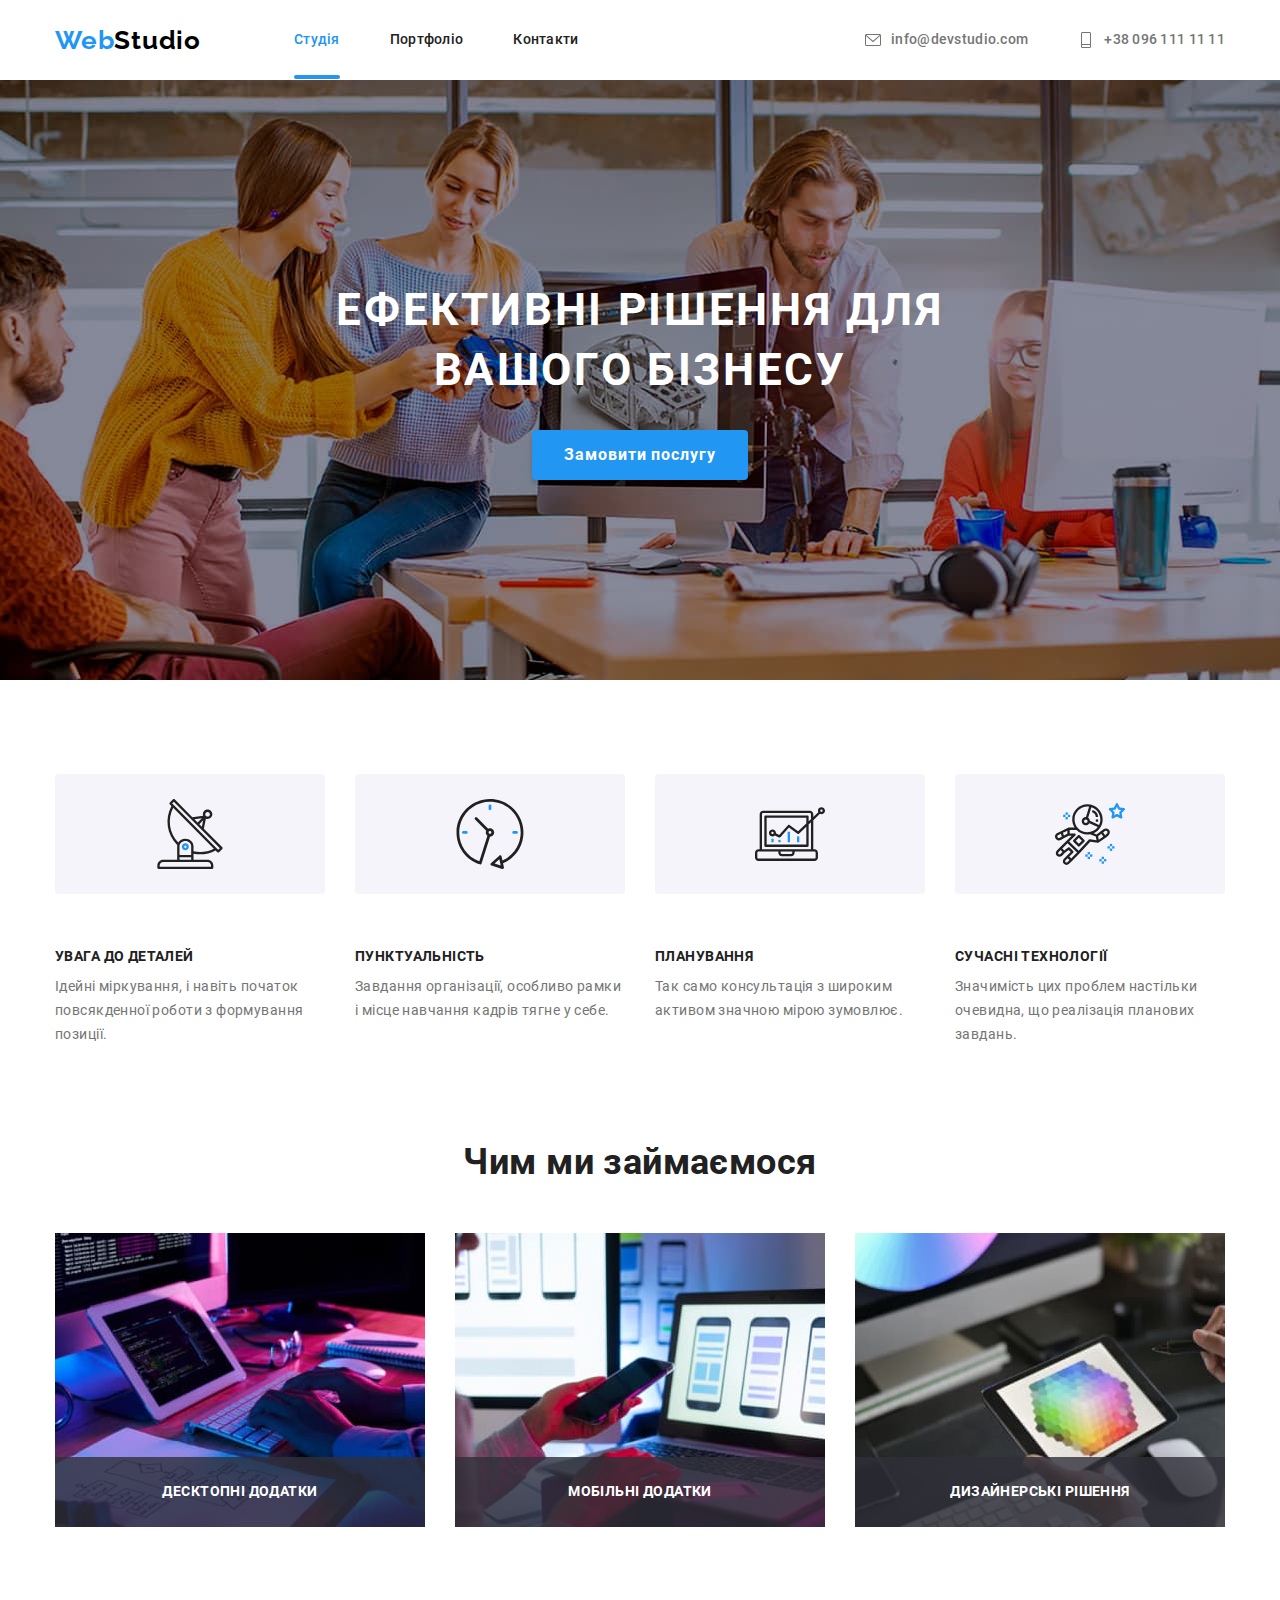
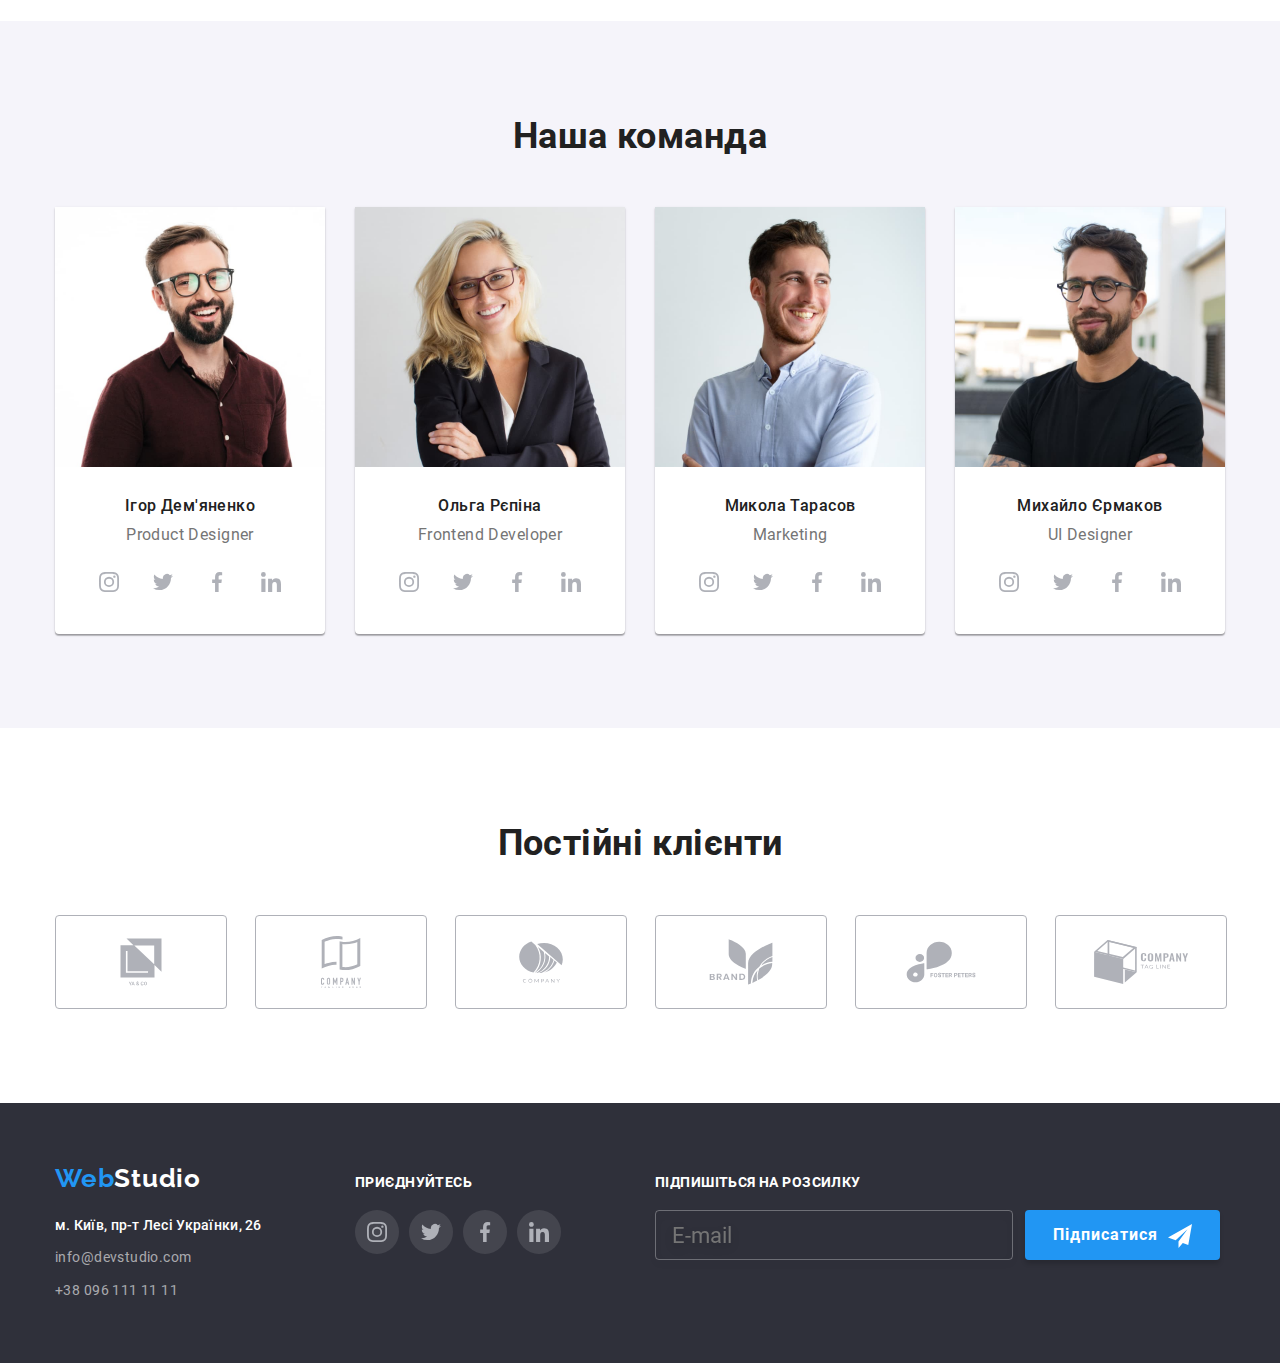
==== commit f2c026ad: "Додав ховер до адреси у футері" ====
--- a/index.html
+++ b/index.html
@@ -39,7 +39,6 @@
       </li>
     </ul>
   </header>
-  </div>
 
   <!-- ОСНОВНА ЧАСТИНА -->
   <main>
@@ -305,7 +304,7 @@
         <address class="address">
           <ul class="navigation-list">
             <li class="navigation-item">
-              <a class="footer-address" href="https://goo.gl/maps/JBjCmAGv6qrL9rGS9" target="_blank">м. Київ, пр-т Лесі Українки, 26</a>
+              <a class="navigation-link" href="https://goo.gl/maps/JBjCmAGv6qrL9rGS9" target="_blank">м. Київ, пр-т Лесі Українки, 26</a>
             </li>
             <li class="navigation-item">
               <a class="footer-contacts" href="mailto:info@devstudio.com">info@devstudio.com</a>
@@ -347,4 +346,4 @@
   </div>
 </body>
 
-</html>
+</html>--- a/styles/fonts.css
+++ b/styles/fonts.css
@@ -1,49 +1,49 @@
-@font-face {
-  font-family: "Roboto";
-  font-weight: 400;
-  font-style: normal;
-  font-display: swap;
-  src: url("../fonts/roboto-400.woff2") format("woff2"),
-    url("../fonts/roboto-400.woff") format("woff"),
-    url("../fonts/roboto-400.ttf") format("truetype");
-}
-
-@font-face {
-  font-family: "Roboto";
-  font-weight: 500;
-  font-style: normal;
-  font-display: swap;
-  src: url("../fonts/roboto-500.woff2") format("woff2"),
-    url("../fonts/roboto-500.woff") format("woff"),
-    url("../fonts/roboto-500.ttf") format("truetype");
-}
-
-@font-face {
-  font-family: "Roboto";
-  font-weight: 700;
-  font-style: normal;
-  font-display: swap;
-  src: url("../fonts/roboto-700.woff2") format("woff2"),
-    url("../fonts/roboto-700.woff") format("woff"),
-    url("../fonts/roboto-700.ttf") format("truetype");
-}
-
-@font-face {
-  font-family: "Roboto";
-  font-weight: 900;
-  font-style: normal;
-  font-display: swap;
-  src: url("../fonts/roboto-900.woff2") format("woff2"),
-    url("../fonts/roboto-900.woff") format("woff"),
-    url("../fonts/roboto-900.ttf") format("truetype");
-}
-
-@font-face {
-  font-family: "Raleway";
-  font-weight: 700;
-  font-style: normal;
-  font-display: swap;
-  src: url("../fonts/raleway-700.woff2") format("woff2"),
-    url("../fonts/raleway-700.woff") format("woff"),
-    url("../fonts/raleway-700.ttf") format("truetype");
-}
+@font-face {
+  font-family: "Roboto";
+  font-weight: 400;
+  font-style: normal;
+  font-display: swap;
+  src: url("../fonts/roboto-400.woff2") format("woff2"),
+    url("../fonts/roboto-400.woff") format("woff"),
+    url("../fonts/roboto-400.ttf") format("truetype");
+}
+
+@font-face {
+  font-family: "Roboto";
+  font-weight: 500;
+  font-style: normal;
+  font-display: swap;
+  src: url("../fonts/roboto-500.woff2") format("woff2"),
+    url("../fonts/roboto-500.woff") format("woff"),
+    url("../fonts/roboto-500.ttf") format("truetype");
+}
+
+@font-face {
+  font-family: "Roboto";
+  font-weight: 700;
+  font-style: normal;
+  font-display: swap;
+  src: url("../fonts/roboto-700.woff2") format("woff2"),
+    url("../fonts/roboto-700.woff") format("woff"),
+    url("../fonts/roboto-700.ttf") format("truetype");
+}
+
+@font-face {
+  font-family: "Roboto";
+  font-weight: 900;
+  font-style: normal;
+  font-display: swap;
+  src: url("../fonts/roboto-900.woff2") format("woff2"),
+    url("../fonts/roboto-900.woff") format("woff"),
+    url("../fonts/roboto-900.ttf") format("truetype");
+}
+
+@font-face {
+  font-family: "Raleway";
+  font-weight: 700;
+  font-style: normal;
+  font-display: swap;
+  src: url("../fonts/raleway-700.woff2") format("woff2"),
+    url("../fonts/raleway-700.woff") format("woff"),
+    url("../fonts/raleway-700.ttf") format("truetype");
+}
--- a/styles/svg.css
+++ b/styles/svg.css
@@ -1,57 +1,57 @@
-/* Виніс в окремий css векторні зображення в SVG форматі та їх псевдо-стани */
-/* Тому що поки не можу якось іншим чином змінювати колір при зміні стану */
-
-
-.letter-ico {
-background-image: url("data:image/svg+xml,%3Csvg width='16' height='12' xmlns='http://www.w3.org/2000/svg'%3E%3Cpath fill='%23757575' d='M14.5 0h-13C.673 0 0 .673 0 1.5v9c0 .827.673 1.5 1.5 1.5h13c.827 0 1.5-.673 1.5-1.5v-9c0-.827-.673-1.5-1.5-1.5zm0 1c.068 0 .133.014.192.039L8 6.839l-6.692-5.8A.498.498 0 0 1 1.5 1h13zm0 10h-13a.5.5 0 0 1-.5-.5V2.095l6.672 5.783a.5.5 0 0 0 .656 0L15 2.095V10.5a.5.5 0 0 1-.5.5z'/%3E%3C/svg%3E%0A");
-}
-
-.phone-ico {
-background-image: url("data:image/svg+xml,%3Csvg width='10' height='16' xmlns='http://www.w3.org/2000/svg'%3E%3Cpath fill='%23757575' d='M8.5 0h-7C.673 0 0 .673 0 1.5v13c0 .827.673 1.5 1.5 1.5h7c.827 0 1.5-.673 1.5-1.5v-13C10 .673 9.327 0 8.5 0zm-7 1h7a.5.5 0 0 1 .5.5V12H1V1.5a.5.5 0 0 1 .5-.5zm7 14h-7a.5.5 0 0 1-.5-.5V13h8v1.5a.5.5 0 0 1-.5.5z'/%3E%3C/svg%3E");
-}
-
-.navigation-contacts:hover .letter-ico ,
-.navigation-contacts:focus .letter-ico {
-background-image: url("data:image/svg+xml,%3Csvg width='16' height='12' xmlns='http://www.w3.org/2000/svg'%3E%3Cpath fill='%232196f3' d='M14.5 0h-13C.673 0 0 .673 0 1.5v9c0 .827.673 1.5 1.5 1.5h13c.827 0 1.5-.673 1.5-1.5v-9c0-.827-.673-1.5-1.5-1.5zm0 1c.068 0 .133.014.192.039L8 6.839l-6.692-5.8A.498.498 0 0 1 1.5 1h13zm0 10h-13a.5.5 0 0 1-.5-.5V2.095l6.672 5.783a.5.5 0 0 0 .656 0L15 2.095V10.5a.5.5 0 0 1-.5.5z'/%3E%3C/svg%3E%0A");
-}
-
-.navigation-contacts:hover .phone-ico,
-.navigation-contacts:focus .phone-ico {
-background-image: url("data:image/svg+xml,%3Csvg width='10' height='16' xmlns='http://www.w3.org/2000/svg'%3E%3Cpath fill='%232196f3' d='M8.5 0h-7C.673 0 0 .673 0 1.5v13c0 .827.673 1.5 1.5 1.5h7c.827 0 1.5-.673 1.5-1.5v-13C10 .673 9.327 0 8.5 0zm-7 1h7a.5.5 0 0 1 .5.5V12H1V1.5a.5.5 0 0 1 .5-.5zm7 14h-7a.5.5 0 0 1-.5-.5V13h8v1.5a.5.5 0 0 1-.5.5z'/%3E%3C/svg%3E");
-}
-
-.instagram-ico {
-background-image: url("data:image/svg+xml,%3Csvg width='20' height='20' fill='none' xmlns='http://www.w3.org/2000/svg'%3E%3Cg clip-path='url(%23a)' fill='%23AFB1B8'%3E%3Cpath d='M19.98 5.88c-.046-1.063-.218-1.793-.464-2.426a4.88 4.88 0 0 0-1.157-1.774 4.922 4.922 0 0 0-1.77-1.153C15.952.281 15.226.11 14.163.063 13.093.012 12.753 0 10.037 0 7.322 0 6.982.012 5.915.059 4.853.105 4.122.277 3.49.523A4.88 4.88 0 0 0 1.715 1.68 4.924 4.924 0 0 0 .563 3.45C.316 4.087.145 4.813.098 5.876c-.051 1.07-.063 1.41-.063 4.126 0 2.715.012 3.055.059 4.122.047 1.063.219 1.793.465 2.426a4.932 4.932 0 0 0 1.156 1.774c.5.508 1.106.902 1.77 1.152.637.247 1.364.419 2.426.465 1.067.047 1.407.059 4.122.059 2.716 0 3.056-.012 4.122-.059 1.063-.046 1.793-.218 2.426-.464a5.116 5.116 0 0 0 2.927-2.927c.246-.637.418-1.364.465-2.426.047-1.067.058-1.407.058-4.122s-.004-3.055-.05-4.122zm-1.8 8.166c-.044.977-.208 1.504-.344 1.856a3.318 3.318 0 0 1-1.9 1.898c-.35.137-.882.301-1.855.344-1.055.047-1.371.059-4.04.059-2.668 0-2.989-.012-4.04-.059-.977-.043-1.504-.207-1.856-.344a3.077 3.077 0 0 1-1.148-.746 3.11 3.11 0 0 1-.747-1.148c-.136-.352-.3-.883-.343-1.856-.047-1.055-.059-1.372-.059-4.04 0-2.669.012-2.99.059-4.04.043-.977.207-1.504.343-1.856A3.04 3.04 0 0 1 3 2.965a3.105 3.105 0 0 1 1.15-.746c.35-.137.882-.3 1.855-.344 1.055-.046 1.372-.058 4.04-.058 2.672 0 2.989.012 4.04.058.977.043 1.504.207 1.856.344.433.16.828.414 1.148.746.332.325.586.715.747 1.15.136.35.3.882.343 1.855.047 1.055.059 1.371.059 4.04 0 2.668-.012 2.98-.059 4.036z'/%3E%3Cpath d='M10.037 4.864A5.139 5.139 0 0 0 4.9 10.002a5.139 5.139 0 0 0 10.276 0 5.139 5.139 0 0 0-5.138-5.138zm0 8.47a3.333 3.333 0 1 1 .001-6.666 3.333 3.333 0 0 1 0 6.667zM16.578 4.661a1.2 1.2 0 1 1-2.4 0 1.2 1.2 0 0 1 2.4 0z'/%3E%3C/g%3E%3Cdefs%3E%3CclipPath id='a'%3E%3Cpath fill='%23fff' d='M0 0h20v20H0z'/%3E%3C/clipPath%3E%3C/defs%3E%3C/svg%3E");
-}
-
-.instagram-ico:hover,
-.instagram-ico:focus {
-background-image: url("data:image/svg+xml,%3Csvg width='20' height='20' fill='none' xmlns='http://www.w3.org/2000/svg'%3E%3Cg clip-path='url(%23a)' fill='%23ffffff'%3E%3Cpath d='M19.98 5.88c-.046-1.063-.218-1.793-.464-2.426a4.88 4.88 0 0 0-1.157-1.774 4.922 4.922 0 0 0-1.77-1.153C15.952.281 15.226.11 14.163.063 13.093.012 12.753 0 10.037 0 7.322 0 6.982.012 5.915.059 4.853.105 4.122.277 3.49.523A4.88 4.88 0 0 0 1.715 1.68 4.924 4.924 0 0 0 .563 3.45C.316 4.087.145 4.813.098 5.876c-.051 1.07-.063 1.41-.063 4.126 0 2.715.012 3.055.059 4.122.047 1.063.219 1.793.465 2.426a4.932 4.932 0 0 0 1.156 1.774c.5.508 1.106.902 1.77 1.152.637.247 1.364.419 2.426.465 1.067.047 1.407.059 4.122.059 2.716 0 3.056-.012 4.122-.059 1.063-.046 1.793-.218 2.426-.464a5.116 5.116 0 0 0 2.927-2.927c.246-.637.418-1.364.465-2.426.047-1.067.058-1.407.058-4.122s-.004-3.055-.05-4.122zm-1.8 8.166c-.044.977-.208 1.504-.344 1.856a3.318 3.318 0 0 1-1.9 1.898c-.35.137-.882.301-1.855.344-1.055.047-1.371.059-4.04.059-2.668 0-2.989-.012-4.04-.059-.977-.043-1.504-.207-1.856-.344a3.077 3.077 0 0 1-1.148-.746 3.11 3.11 0 0 1-.747-1.148c-.136-.352-.3-.883-.343-1.856-.047-1.055-.059-1.372-.059-4.04 0-2.669.012-2.99.059-4.04.043-.977.207-1.504.343-1.856A3.04 3.04 0 0 1 3 2.965a3.105 3.105 0 0 1 1.15-.746c.35-.137.882-.3 1.855-.344 1.055-.046 1.372-.058 4.04-.058 2.672 0 2.989.012 4.04.058.977.043 1.504.207 1.856.344.433.16.828.414 1.148.746.332.325.586.715.747 1.15.136.35.3.882.343 1.855.047 1.055.059 1.371.059 4.04 0 2.668-.012 2.98-.059 4.036z'/%3E%3Cpath d='M10.037 4.864A5.139 5.139 0 0 0 4.9 10.002a5.139 5.139 0 0 0 10.276 0 5.139 5.139 0 0 0-5.138-5.138zm0 8.47a3.333 3.333 0 1 1 .001-6.666 3.333 3.333 0 0 1 0 6.667zM16.578 4.661a1.2 1.2 0 1 1-2.4 0 1.2 1.2 0 0 1 2.4 0z'/%3E%3C/g%3E%3Cdefs%3E%3CclipPath id='a'%3E%3Cpath fill='%23fff' d='M0 0h20v20H0z'/%3E%3C/clipPath%3E%3C/defs%3E%3C/svg%3E");
-}
-
-.twitter-ico {
-background-image: url("data:image/svg+xml,%3Csvg width='20' height='20' fill='none' xmlns='http://www.w3.org/2000/svg'%3E%3Cg clip-path='url(%23a)'%3E%3Cpath d='M20 3.799a8.549 8.549 0 0 1-2.363.647 4.077 4.077 0 0 0 1.804-2.266 8.192 8.192 0 0 1-2.6.992A4.099 4.099 0 0 0 9.75 5.976c0 .325.027.638.095.935-3.409-.166-6.425-1.8-8.451-4.288A4.128 4.128 0 0 0 .83 4.694c0 1.42.732 2.679 1.821 3.407A4.05 4.05 0 0 1 .8 7.597v.045a4.119 4.119 0 0 0 3.285 4.03 4.09 4.09 0 0 1-1.075.134c-.262 0-.527-.015-.776-.07.531 1.624 2.038 2.818 3.831 2.856a8.238 8.238 0 0 1-5.084 1.75A7.67 7.67 0 0 1 0 16.284a11.543 11.543 0 0 0 6.29 1.84c7.545 0 11.67-6.25 11.67-11.668 0-.18-.006-.356-.015-.53A8.179 8.179 0 0 0 20 3.8z' fill='%23AFB1B8'/%3E%3C/g%3E%3Cdefs%3E%3CclipPath id='a'%3E%3Cpath fill='%23fff' d='M0 0h20v20H0z'/%3E%3C/clipPath%3E%3C/defs%3E%3C/svg%3E");
-}
-
-.twitter-ico:hover,
-.twitter-ico:focus { background-image: url("data:image/svg+xml,%3Csvg width='20' height='20' fill='none' xmlns='http://www.w3.org/2000/svg'%3E%3Cg clip-path='url(%23a)'%3E%3Cpath d='M20 3.799a8.549 8.549 0 0 1-2.363.647 4.077 4.077 0 0 0 1.804-2.266 8.192 8.192 0 0 1-2.6.992A4.099 4.099 0 0 0 9.75 5.976c0 .325.027.638.095.935-3.409-.166-6.425-1.8-8.451-4.288A4.128 4.128 0 0 0 .83 4.694c0 1.42.732 2.679 1.821 3.407A4.05 4.05 0 0 1 .8 7.597v.045a4.119 4.119 0 0 0 3.285 4.03 4.09 4.09 0 0 1-1.075.134c-.262 0-.527-.015-.776-.07.531 1.624 2.038 2.818 3.831 2.856a8.238 8.238 0 0 1-5.084 1.75A7.67 7.67 0 0 1 0 16.284a11.543 11.543 0 0 0 6.29 1.84c7.545 0 11.67-6.25 11.67-11.668 0-.18-.006-.356-.015-.53A8.179 8.179 0 0 0 20 3.8z' fill='%23ffffff'/%3E%3C/g%3E%3Cdefs%3E%3CclipPath id='a'%3E%3Cpath fill='%23fff' d='M0 0h20v20H0z'/%3E%3C/clipPath%3E%3C/defs%3E%3C/svg%3E");
-}
-
-.facebook-ico {
-background-image: url("data:image/svg+xml,%3Csvg width='20' height='20' fill='none' xmlns='http://www.w3.org/2000/svg'%3E%3Cg clip-path='url(%23a)'%3E%3Cpath d='M13.33 3.32h1.827V.14a23.576 23.576 0 0 0-2.66-.14C9.864 0 8.06 1.656 8.06 4.7v2.8H5.156v3.555H8.06V20h3.562v-8.944h2.787l.443-3.555h-3.231V5.05c0-1.027.277-1.73 1.709-1.73z' fill='%23AFB1B8'/%3E%3C/g%3E%3Cdefs%3E%3CclipPath id='a'%3E%3Cpath fill='%23fff' d='M0 0h20v20H0z'/%3E%3C/clipPath%3E%3C/defs%3E%3C/svg%3E");
-}
-
-.facebook-ico:hover,
-.facebook-ico:focus {
-background-image: url("data:image/svg+xml,%3Csvg width='20' height='20' fill='none' xmlns='http://www.w3.org/2000/svg'%3E%3Cg clip-path='url(%23a)'%3E%3Cpath d='M13.33 3.32h1.827V.14a23.576 23.576 0 0 0-2.66-.14C9.864 0 8.06 1.656 8.06 4.7v2.8H5.156v3.555H8.06V20h3.562v-8.944h2.787l.443-3.555h-3.231V5.05c0-1.027.277-1.73 1.709-1.73z' fill='%23ffffff'/%3E%3C/g%3E%3Cdefs%3E%3CclipPath id='a'%3E%3Cpath fill='%23fff' d='M0 0h20v20H0z'/%3E%3C/clipPath%3E%3C/defs%3E%3C/svg%3E");
-}
-
-.linkedin-ico {
-background-image: url("data:image/svg+xml,%3Csvg width='20' height='20' fill='none' xmlns='http://www.w3.org/2000/svg'%3E%3Cg clip-path='url(%23a)' fill='%23AFB1B8'%3E%3Cpath d='M19.995 20H20v-7.336c0-3.588-.772-6.352-4.967-6.352-2.017 0-3.37 1.106-3.923 2.156h-.058V6.647H7.074v13.352h4.142v-6.611c0-1.741.33-3.425 2.486-3.425 2.124 0 2.156 1.987 2.156 3.536V20h4.137zM.33 6.647h4.147V20H.33V6.647zM2.402 0A2.402 2.402 0 0 0 0 2.402c0 1.325 1.076 2.424 2.402 2.424 1.325 0 2.401-1.098 2.401-2.424A2.403 2.403 0 0 0 2.402 0z'/%3E%3C/g%3E%3Cdefs%3E%3CclipPath id='a'%3E%3Cpath fill='%23fff' d='M0 0h20v20H0z'/%3E%3C/clipPath%3E%3C/defs%3E%3C/svg%3E");
-}
-
-.linkedin-ico:hover,
-.linkedin-ico:focus {
-background-image: url("data:image/svg+xml,%3Csvg width='20' height='20' fill='none' xmlns='http://www.w3.org/2000/svg'%3E%3Cg clip-path='url(%23a)' fill='%23ffffff'%3E%3Cpath d='M19.995 20H20v-7.336c0-3.588-.772-6.352-4.967-6.352-2.017 0-3.37 1.106-3.923 2.156h-.058V6.647H7.074v13.352h4.142v-6.611c0-1.741.33-3.425 2.486-3.425 2.124 0 2.156 1.987 2.156 3.536V20h4.137zM.33 6.647h4.147V20H.33V6.647zM2.402 0A2.402 2.402 0 0 0 0 2.402c0 1.325 1.076 2.424 2.402 2.424 1.325 0 2.401-1.098 2.401-2.424A2.403 2.403 0 0 0 2.402 0z'/%3E%3C/g%3E%3Cdefs%3E%3CclipPath id='a'%3E%3Cpath fill='%23fff' d='M0 0h20v20H0z'/%3E%3C/clipPath%3E%3C/defs%3E%3C/svg%3E");
-}
-
+/* Виніс в окремий css векторні зображення в SVG форматі та їх псевдо-стани */
+/* Тому що поки не можу якось іншим чином змінювати колір при зміні стану */
+
+
+.letter-ico {
+background-image: url("data:image/svg+xml,%3Csvg width='16' height='12' xmlns='http://www.w3.org/2000/svg'%3E%3Cpath fill='%23757575' d='M14.5 0h-13C.673 0 0 .673 0 1.5v9c0 .827.673 1.5 1.5 1.5h13c.827 0 1.5-.673 1.5-1.5v-9c0-.827-.673-1.5-1.5-1.5zm0 1c.068 0 .133.014.192.039L8 6.839l-6.692-5.8A.498.498 0 0 1 1.5 1h13zm0 10h-13a.5.5 0 0 1-.5-.5V2.095l6.672 5.783a.5.5 0 0 0 .656 0L15 2.095V10.5a.5.5 0 0 1-.5.5z'/%3E%3C/svg%3E%0A");
+}
+
+.phone-ico {
+background-image: url("data:image/svg+xml,%3Csvg width='10' height='16' xmlns='http://www.w3.org/2000/svg'%3E%3Cpath fill='%23757575' d='M8.5 0h-7C.673 0 0 .673 0 1.5v13c0 .827.673 1.5 1.5 1.5h7c.827 0 1.5-.673 1.5-1.5v-13C10 .673 9.327 0 8.5 0zm-7 1h7a.5.5 0 0 1 .5.5V12H1V1.5a.5.5 0 0 1 .5-.5zm7 14h-7a.5.5 0 0 1-.5-.5V13h8v1.5a.5.5 0 0 1-.5.5z'/%3E%3C/svg%3E");
+}
+
+.navigation-contacts:hover .letter-ico ,
+.navigation-contacts:focus .letter-ico {
+background-image: url("data:image/svg+xml,%3Csvg width='16' height='12' xmlns='http://www.w3.org/2000/svg'%3E%3Cpath fill='%232196f3' d='M14.5 0h-13C.673 0 0 .673 0 1.5v9c0 .827.673 1.5 1.5 1.5h13c.827 0 1.5-.673 1.5-1.5v-9c0-.827-.673-1.5-1.5-1.5zm0 1c.068 0 .133.014.192.039L8 6.839l-6.692-5.8A.498.498 0 0 1 1.5 1h13zm0 10h-13a.5.5 0 0 1-.5-.5V2.095l6.672 5.783a.5.5 0 0 0 .656 0L15 2.095V10.5a.5.5 0 0 1-.5.5z'/%3E%3C/svg%3E%0A");
+}
+
+.navigation-contacts:hover .phone-ico,
+.navigation-contacts:focus .phone-ico {
+background-image: url("data:image/svg+xml,%3Csvg width='10' height='16' xmlns='http://www.w3.org/2000/svg'%3E%3Cpath fill='%232196f3' d='M8.5 0h-7C.673 0 0 .673 0 1.5v13c0 .827.673 1.5 1.5 1.5h7c.827 0 1.5-.673 1.5-1.5v-13C10 .673 9.327 0 8.5 0zm-7 1h7a.5.5 0 0 1 .5.5V12H1V1.5a.5.5 0 0 1 .5-.5zm7 14h-7a.5.5 0 0 1-.5-.5V13h8v1.5a.5.5 0 0 1-.5.5z'/%3E%3C/svg%3E");
+}
+
+.instagram-ico {
+background-image: url("data:image/svg+xml,%3Csvg width='20' height='20' fill='none' xmlns='http://www.w3.org/2000/svg'%3E%3Cg clip-path='url(%23a)' fill='%23AFB1B8'%3E%3Cpath d='M19.98 5.88c-.046-1.063-.218-1.793-.464-2.426a4.88 4.88 0 0 0-1.157-1.774 4.922 4.922 0 0 0-1.77-1.153C15.952.281 15.226.11 14.163.063 13.093.012 12.753 0 10.037 0 7.322 0 6.982.012 5.915.059 4.853.105 4.122.277 3.49.523A4.88 4.88 0 0 0 1.715 1.68 4.924 4.924 0 0 0 .563 3.45C.316 4.087.145 4.813.098 5.876c-.051 1.07-.063 1.41-.063 4.126 0 2.715.012 3.055.059 4.122.047 1.063.219 1.793.465 2.426a4.932 4.932 0 0 0 1.156 1.774c.5.508 1.106.902 1.77 1.152.637.247 1.364.419 2.426.465 1.067.047 1.407.059 4.122.059 2.716 0 3.056-.012 4.122-.059 1.063-.046 1.793-.218 2.426-.464a5.116 5.116 0 0 0 2.927-2.927c.246-.637.418-1.364.465-2.426.047-1.067.058-1.407.058-4.122s-.004-3.055-.05-4.122zm-1.8 8.166c-.044.977-.208 1.504-.344 1.856a3.318 3.318 0 0 1-1.9 1.898c-.35.137-.882.301-1.855.344-1.055.047-1.371.059-4.04.059-2.668 0-2.989-.012-4.04-.059-.977-.043-1.504-.207-1.856-.344a3.077 3.077 0 0 1-1.148-.746 3.11 3.11 0 0 1-.747-1.148c-.136-.352-.3-.883-.343-1.856-.047-1.055-.059-1.372-.059-4.04 0-2.669.012-2.99.059-4.04.043-.977.207-1.504.343-1.856A3.04 3.04 0 0 1 3 2.965a3.105 3.105 0 0 1 1.15-.746c.35-.137.882-.3 1.855-.344 1.055-.046 1.372-.058 4.04-.058 2.672 0 2.989.012 4.04.058.977.043 1.504.207 1.856.344.433.16.828.414 1.148.746.332.325.586.715.747 1.15.136.35.3.882.343 1.855.047 1.055.059 1.371.059 4.04 0 2.668-.012 2.98-.059 4.036z'/%3E%3Cpath d='M10.037 4.864A5.139 5.139 0 0 0 4.9 10.002a5.139 5.139 0 0 0 10.276 0 5.139 5.139 0 0 0-5.138-5.138zm0 8.47a3.333 3.333 0 1 1 .001-6.666 3.333 3.333 0 0 1 0 6.667zM16.578 4.661a1.2 1.2 0 1 1-2.4 0 1.2 1.2 0 0 1 2.4 0z'/%3E%3C/g%3E%3Cdefs%3E%3CclipPath id='a'%3E%3Cpath fill='%23fff' d='M0 0h20v20H0z'/%3E%3C/clipPath%3E%3C/defs%3E%3C/svg%3E");
+}
+
+.instagram-ico:hover,
+.instagram-ico:focus {
+background-image: url("data:image/svg+xml,%3Csvg width='20' height='20' fill='none' xmlns='http://www.w3.org/2000/svg'%3E%3Cg clip-path='url(%23a)' fill='%23ffffff'%3E%3Cpath d='M19.98 5.88c-.046-1.063-.218-1.793-.464-2.426a4.88 4.88 0 0 0-1.157-1.774 4.922 4.922 0 0 0-1.77-1.153C15.952.281 15.226.11 14.163.063 13.093.012 12.753 0 10.037 0 7.322 0 6.982.012 5.915.059 4.853.105 4.122.277 3.49.523A4.88 4.88 0 0 0 1.715 1.68 4.924 4.924 0 0 0 .563 3.45C.316 4.087.145 4.813.098 5.876c-.051 1.07-.063 1.41-.063 4.126 0 2.715.012 3.055.059 4.122.047 1.063.219 1.793.465 2.426a4.932 4.932 0 0 0 1.156 1.774c.5.508 1.106.902 1.77 1.152.637.247 1.364.419 2.426.465 1.067.047 1.407.059 4.122.059 2.716 0 3.056-.012 4.122-.059 1.063-.046 1.793-.218 2.426-.464a5.116 5.116 0 0 0 2.927-2.927c.246-.637.418-1.364.465-2.426.047-1.067.058-1.407.058-4.122s-.004-3.055-.05-4.122zm-1.8 8.166c-.044.977-.208 1.504-.344 1.856a3.318 3.318 0 0 1-1.9 1.898c-.35.137-.882.301-1.855.344-1.055.047-1.371.059-4.04.059-2.668 0-2.989-.012-4.04-.059-.977-.043-1.504-.207-1.856-.344a3.077 3.077 0 0 1-1.148-.746 3.11 3.11 0 0 1-.747-1.148c-.136-.352-.3-.883-.343-1.856-.047-1.055-.059-1.372-.059-4.04 0-2.669.012-2.99.059-4.04.043-.977.207-1.504.343-1.856A3.04 3.04 0 0 1 3 2.965a3.105 3.105 0 0 1 1.15-.746c.35-.137.882-.3 1.855-.344 1.055-.046 1.372-.058 4.04-.058 2.672 0 2.989.012 4.04.058.977.043 1.504.207 1.856.344.433.16.828.414 1.148.746.332.325.586.715.747 1.15.136.35.3.882.343 1.855.047 1.055.059 1.371.059 4.04 0 2.668-.012 2.98-.059 4.036z'/%3E%3Cpath d='M10.037 4.864A5.139 5.139 0 0 0 4.9 10.002a5.139 5.139 0 0 0 10.276 0 5.139 5.139 0 0 0-5.138-5.138zm0 8.47a3.333 3.333 0 1 1 .001-6.666 3.333 3.333 0 0 1 0 6.667zM16.578 4.661a1.2 1.2 0 1 1-2.4 0 1.2 1.2 0 0 1 2.4 0z'/%3E%3C/g%3E%3Cdefs%3E%3CclipPath id='a'%3E%3Cpath fill='%23fff' d='M0 0h20v20H0z'/%3E%3C/clipPath%3E%3C/defs%3E%3C/svg%3E");
+}
+
+.twitter-ico {
+background-image: url("data:image/svg+xml,%3Csvg width='20' height='20' fill='none' xmlns='http://www.w3.org/2000/svg'%3E%3Cg clip-path='url(%23a)'%3E%3Cpath d='M20 3.799a8.549 8.549 0 0 1-2.363.647 4.077 4.077 0 0 0 1.804-2.266 8.192 8.192 0 0 1-2.6.992A4.099 4.099 0 0 0 9.75 5.976c0 .325.027.638.095.935-3.409-.166-6.425-1.8-8.451-4.288A4.128 4.128 0 0 0 .83 4.694c0 1.42.732 2.679 1.821 3.407A4.05 4.05 0 0 1 .8 7.597v.045a4.119 4.119 0 0 0 3.285 4.03 4.09 4.09 0 0 1-1.075.134c-.262 0-.527-.015-.776-.07.531 1.624 2.038 2.818 3.831 2.856a8.238 8.238 0 0 1-5.084 1.75A7.67 7.67 0 0 1 0 16.284a11.543 11.543 0 0 0 6.29 1.84c7.545 0 11.67-6.25 11.67-11.668 0-.18-.006-.356-.015-.53A8.179 8.179 0 0 0 20 3.8z' fill='%23AFB1B8'/%3E%3C/g%3E%3Cdefs%3E%3CclipPath id='a'%3E%3Cpath fill='%23fff' d='M0 0h20v20H0z'/%3E%3C/clipPath%3E%3C/defs%3E%3C/svg%3E");
+}
+
+.twitter-ico:hover,
+.twitter-ico:focus { background-image: url("data:image/svg+xml,%3Csvg width='20' height='20' fill='none' xmlns='http://www.w3.org/2000/svg'%3E%3Cg clip-path='url(%23a)'%3E%3Cpath d='M20 3.799a8.549 8.549 0 0 1-2.363.647 4.077 4.077 0 0 0 1.804-2.266 8.192 8.192 0 0 1-2.6.992A4.099 4.099 0 0 0 9.75 5.976c0 .325.027.638.095.935-3.409-.166-6.425-1.8-8.451-4.288A4.128 4.128 0 0 0 .83 4.694c0 1.42.732 2.679 1.821 3.407A4.05 4.05 0 0 1 .8 7.597v.045a4.119 4.119 0 0 0 3.285 4.03 4.09 4.09 0 0 1-1.075.134c-.262 0-.527-.015-.776-.07.531 1.624 2.038 2.818 3.831 2.856a8.238 8.238 0 0 1-5.084 1.75A7.67 7.67 0 0 1 0 16.284a11.543 11.543 0 0 0 6.29 1.84c7.545 0 11.67-6.25 11.67-11.668 0-.18-.006-.356-.015-.53A8.179 8.179 0 0 0 20 3.8z' fill='%23ffffff'/%3E%3C/g%3E%3Cdefs%3E%3CclipPath id='a'%3E%3Cpath fill='%23fff' d='M0 0h20v20H0z'/%3E%3C/clipPath%3E%3C/defs%3E%3C/svg%3E");
+}
+
+.facebook-ico {
+background-image: url("data:image/svg+xml,%3Csvg width='20' height='20' fill='none' xmlns='http://www.w3.org/2000/svg'%3E%3Cg clip-path='url(%23a)'%3E%3Cpath d='M13.33 3.32h1.827V.14a23.576 23.576 0 0 0-2.66-.14C9.864 0 8.06 1.656 8.06 4.7v2.8H5.156v3.555H8.06V20h3.562v-8.944h2.787l.443-3.555h-3.231V5.05c0-1.027.277-1.73 1.709-1.73z' fill='%23AFB1B8'/%3E%3C/g%3E%3Cdefs%3E%3CclipPath id='a'%3E%3Cpath fill='%23fff' d='M0 0h20v20H0z'/%3E%3C/clipPath%3E%3C/defs%3E%3C/svg%3E");
+}
+
+.facebook-ico:hover,
+.facebook-ico:focus {
+background-image: url("data:image/svg+xml,%3Csvg width='20' height='20' fill='none' xmlns='http://www.w3.org/2000/svg'%3E%3Cg clip-path='url(%23a)'%3E%3Cpath d='M13.33 3.32h1.827V.14a23.576 23.576 0 0 0-2.66-.14C9.864 0 8.06 1.656 8.06 4.7v2.8H5.156v3.555H8.06V20h3.562v-8.944h2.787l.443-3.555h-3.231V5.05c0-1.027.277-1.73 1.709-1.73z' fill='%23ffffff'/%3E%3C/g%3E%3Cdefs%3E%3CclipPath id='a'%3E%3Cpath fill='%23fff' d='M0 0h20v20H0z'/%3E%3C/clipPath%3E%3C/defs%3E%3C/svg%3E");
+}
+
+.linkedin-ico {
+background-image: url("data:image/svg+xml,%3Csvg width='20' height='20' fill='none' xmlns='http://www.w3.org/2000/svg'%3E%3Cg clip-path='url(%23a)' fill='%23AFB1B8'%3E%3Cpath d='M19.995 20H20v-7.336c0-3.588-.772-6.352-4.967-6.352-2.017 0-3.37 1.106-3.923 2.156h-.058V6.647H7.074v13.352h4.142v-6.611c0-1.741.33-3.425 2.486-3.425 2.124 0 2.156 1.987 2.156 3.536V20h4.137zM.33 6.647h4.147V20H.33V6.647zM2.402 0A2.402 2.402 0 0 0 0 2.402c0 1.325 1.076 2.424 2.402 2.424 1.325 0 2.401-1.098 2.401-2.424A2.403 2.403 0 0 0 2.402 0z'/%3E%3C/g%3E%3Cdefs%3E%3CclipPath id='a'%3E%3Cpath fill='%23fff' d='M0 0h20v20H0z'/%3E%3C/clipPath%3E%3C/defs%3E%3C/svg%3E");
+}
+
+.linkedin-ico:hover,
+.linkedin-ico:focus {
+background-image: url("data:image/svg+xml,%3Csvg width='20' height='20' fill='none' xmlns='http://www.w3.org/2000/svg'%3E%3Cg clip-path='url(%23a)' fill='%23ffffff'%3E%3Cpath d='M19.995 20H20v-7.336c0-3.588-.772-6.352-4.967-6.352-2.017 0-3.37 1.106-3.923 2.156h-.058V6.647H7.074v13.352h4.142v-6.611c0-1.741.33-3.425 2.486-3.425 2.124 0 2.156 1.987 2.156 3.536V20h4.137zM.33 6.647h4.147V20H.33V6.647zM2.402 0A2.402 2.402 0 0 0 0 2.402c0 1.325 1.076 2.424 2.402 2.424 1.325 0 2.401-1.098 2.401-2.424A2.403 2.403 0 0 0 2.402 0z'/%3E%3C/g%3E%3Cdefs%3E%3CclipPath id='a'%3E%3Cpath fill='%23fff' d='M0 0h20v20H0z'/%3E%3C/clipPath%3E%3C/defs%3E%3C/svg%3E");
+}
+
